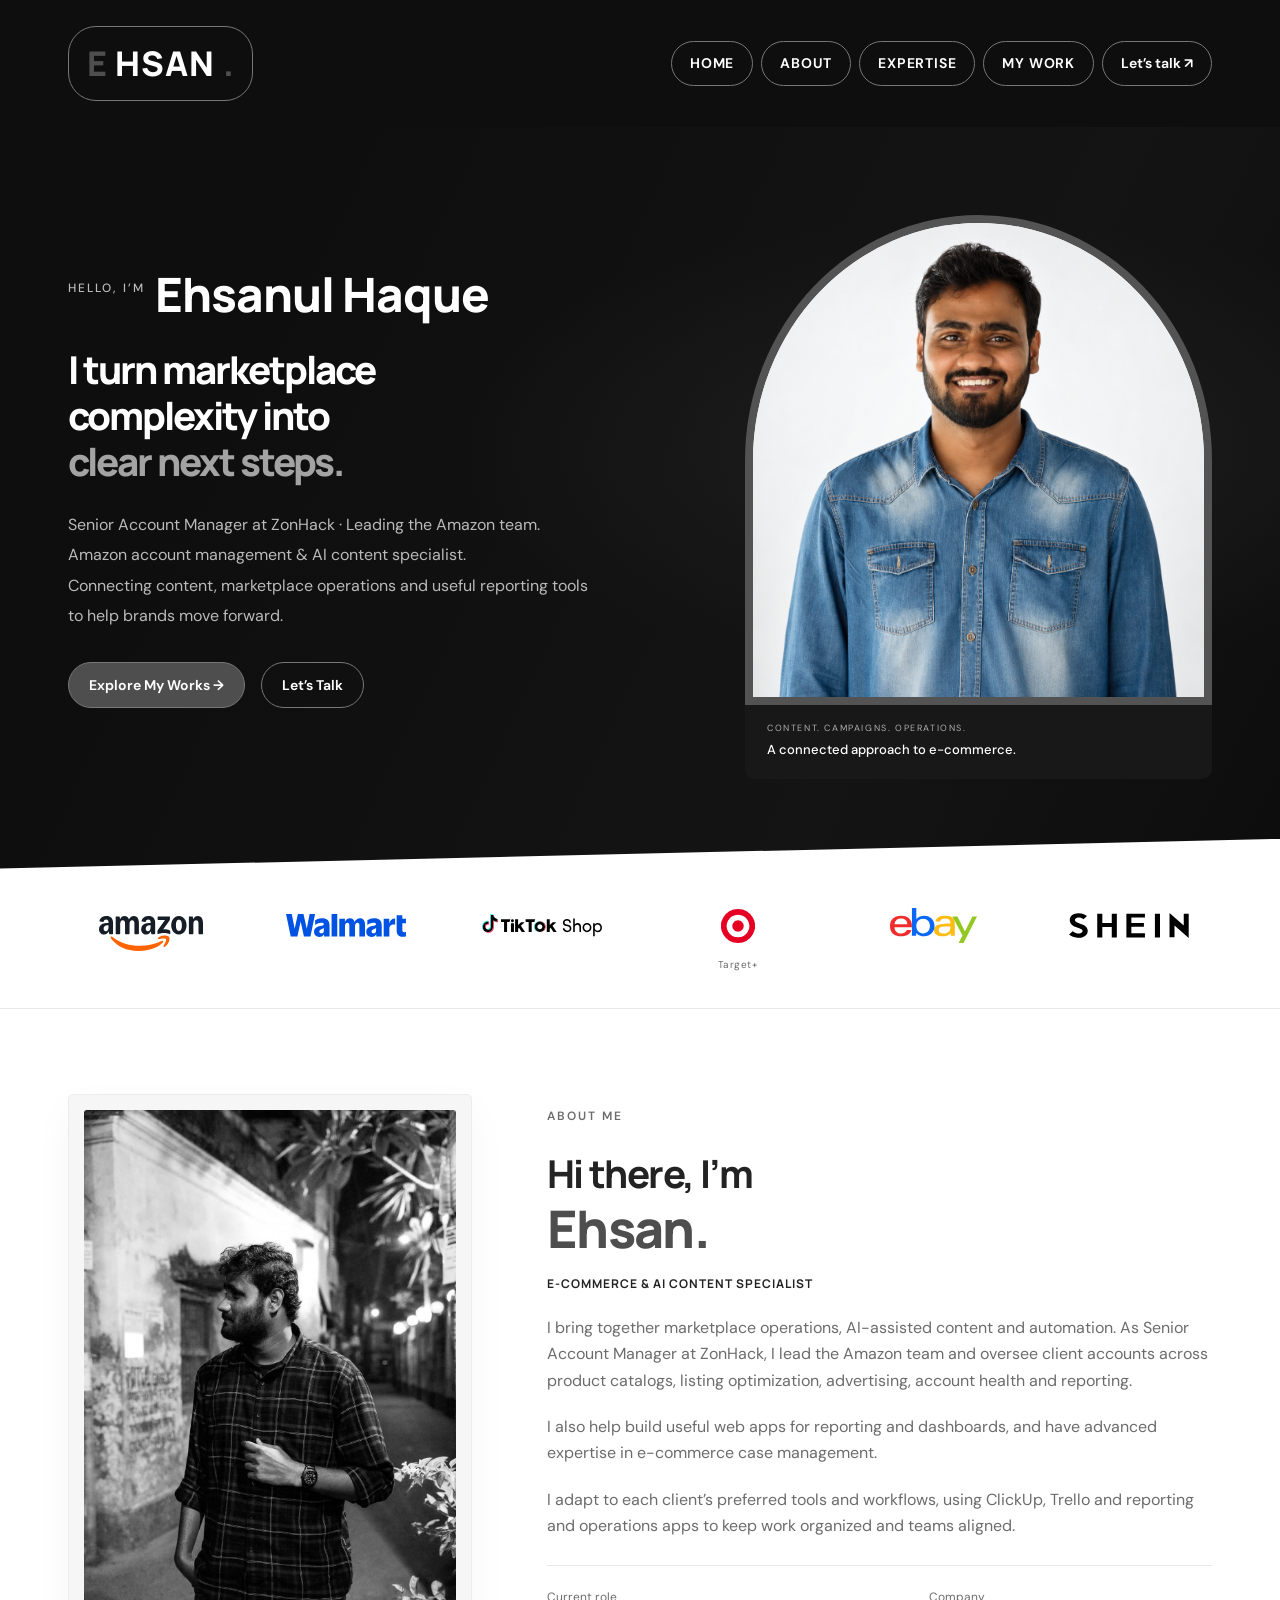
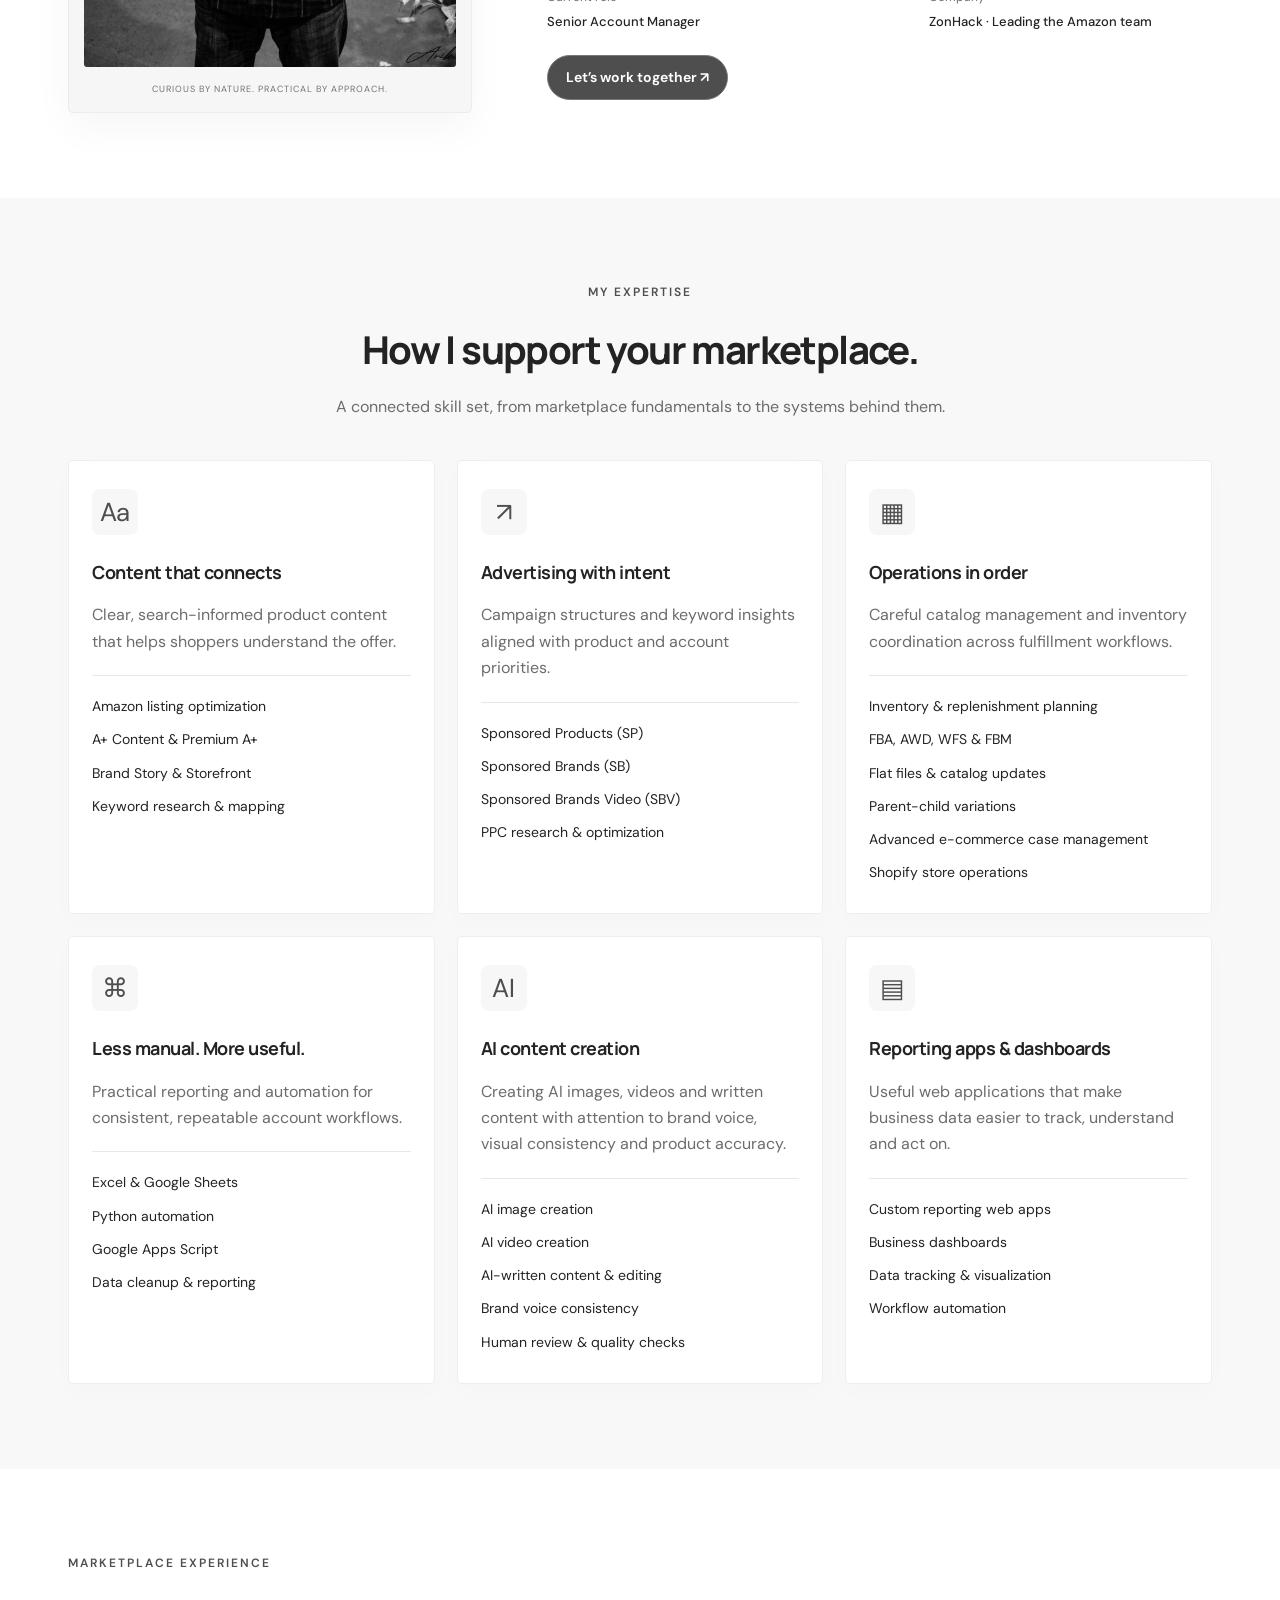
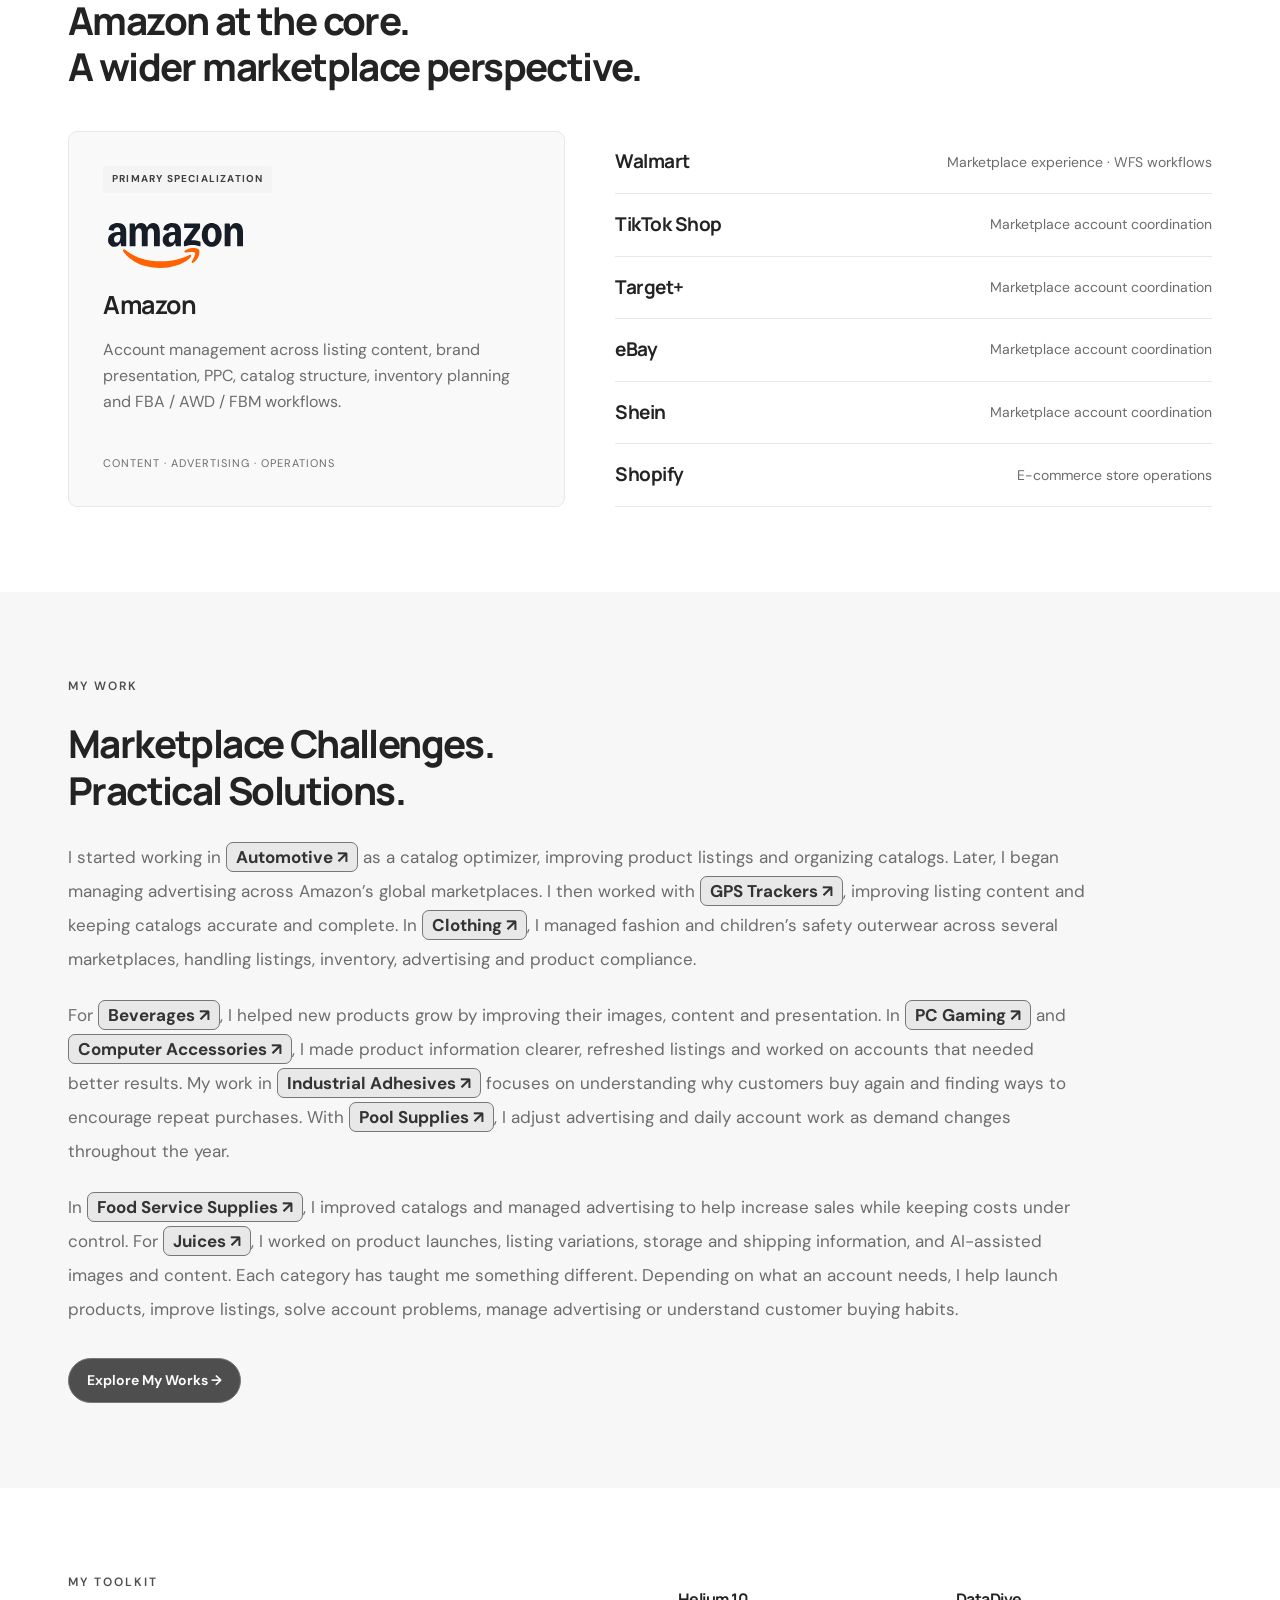
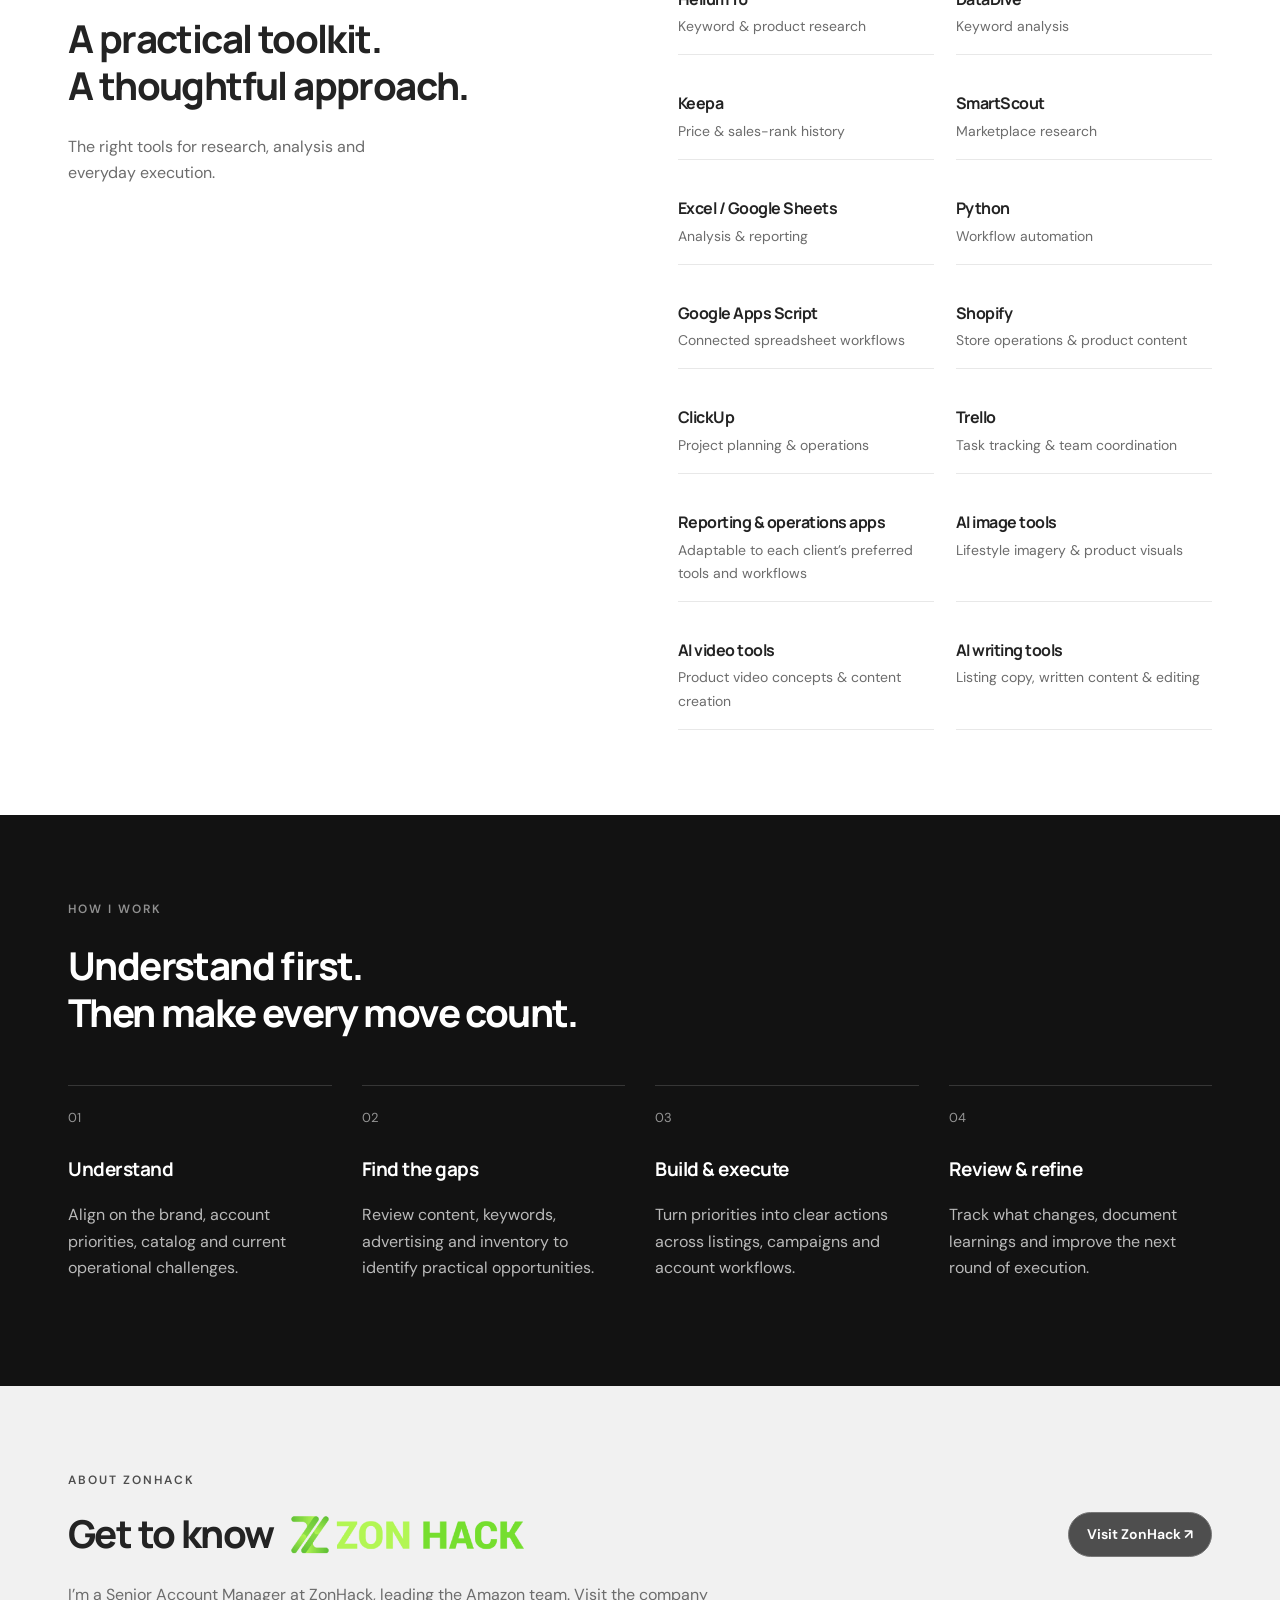
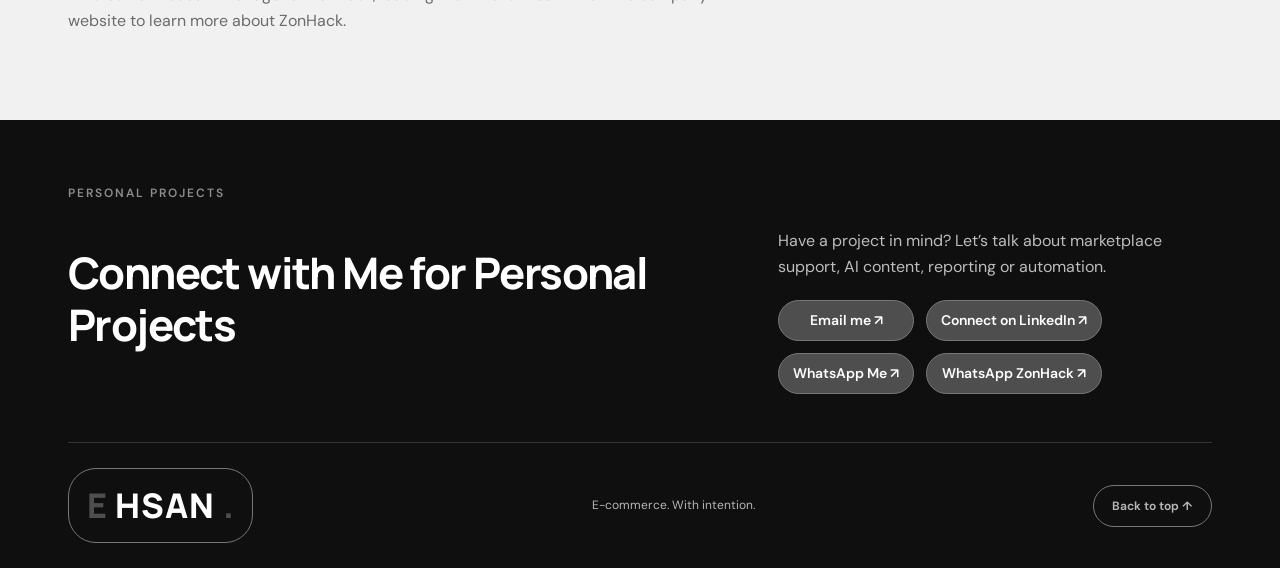
==== index.html @ 2efc2a70 "Use natural language for homepage marketplace journey" ====
<!doctype html>
<html lang="en"><head><meta charset="utf-8"><meta name="viewport" content="width=device-width,initial-scale=1"><title>Ehsan — E-commerce & Marketplace Specialist</title><meta name="description" content="Ehsan, Senior Account Manager and Amazon account management specialist. Marketplace strategy, AI content, advertising, reporting web apps, dashboards and automation."><link rel="icon" type="image/svg+xml" href="data:image/svg+xml,%3Csvg xmlns='http://www.w3.org/2000/svg' viewBox='0 0 40 40'%3E%3Crect width='40' height='40' rx='9' fill='%23474747'/%3E%3Ctext x='11' y='29' fill='white' font-family='Arial' font-size='29' font-weight='bold'%3Ee%3C/text%3E%3C/svg%3E"><link rel="stylesheet" href="styles.css?v=31d6a5881855"><link rel="stylesheet" href="theme.css?v=1203fa1ce2ac"></head>
<body><a class="skip" href="#main">Skip to content</a><header><a class="wordmark" href="#main"><span class="brand-accent">E</span>HSAN<span class="brand-dot">.</span></a><nav aria-label="Main navigation"><a href="#main">Home</a><a href="#about">About</a><a href="#expertise">Expertise</a><a href="my-work.html">My Work</a><a class="nav-cta" href="#contact">Let’s talk ↗</a></nav></header>
<main id="main"><section class="hero"><div class="wrap hero-grid"><div class="hero-intro"><div class="eyebrow"><span class="name-intro">HELLO, I’M</span><strong class="personal-name">Ehsanul Haque</strong></div><h1>I turn marketplace<br>complexity into<br><span>clear next steps.</span></h1><p class="hero-copy">Senior Account Manager at ZonHack · Leading the Amazon team.<br>Amazon account management & AI content specialist.<br>Connecting content, marketplace operations and useful reporting tools to help brands move forward.</p><div class="actions"><a class="button" href="my-work.html">Explore My Works →</a><a class="button hero-talk" href="#contact">Let’s Talk</a></div></div><div class="portrait-stage"><div class="portrait-frame"><img src="assets/ehsan-hero.png" alt="Ehsanul Haque" width="1141" height="1378" fetchpriority="high"></div><div class="portrait-caption"><span>CONTENT. CAMPAIGNS. OPERATIONS.</span><b>A connected approach to e-commerce.</b></div></div></div></section>
<div class="market-strip"><div class="wrap" aria-label="Marketplace experience"><div class="logo-item amazon"><img src="assets/amazon.svg" alt="Amazon" width="120" height="35"></div><div class="logo-item walmart"><img src="assets/walmart.svg" alt="Walmart" width="120" height="35"></div><div class="logo-item tiktok-shop"><img src="assets/tiktok-shop.svg" alt="TikTok Shop" width="120" height="35"><span>&nbsp;</span></div><div class="logo-item target"><img src="assets/target.svg" alt="Target" width="120" height="35"><span>Target+</span></div><div class="logo-item ebay"><img src="assets/ebay.svg" alt="eBay" width="120" height="35"><span>&nbsp;</span></div><div class="logo-item shein"><img src="assets/shein.svg" alt="SHEIN" width="120" height="35"><span>&nbsp;</span></div></div></div>
<section class="wrap section about" id="about"><div class="about-photo"><img src="assets/ehsan-about.jpeg" alt="Ehsanul Haque, Senior Account Manager" width="1080" height="1620" loading="lazy"><span>CURIOUS BY NATURE. PRACTICAL BY APPROACH.</span></div><div><div class="section-label">ABOUT ME</div><h2>Hi there, I’m <em>Ehsan.</em></h2><h3 class="about-subtitle">E-COMMERCE & AI CONTENT SPECIALIST</h3><p>I bring together marketplace operations, AI-assisted content and automation. As Senior Account Manager at ZonHack, I lead the Amazon team and oversee client accounts across product catalogs, listing optimization, advertising, account health and reporting.</p><p>I also help build useful web apps for reporting and dashboards, and have advanced expertise in e-commerce case management.</p><p>I adapt to each client’s preferred tools and workflows, using ClickUp, Trello and reporting and operations apps to keep work organized and teams aligned.</p><div class="about-facts"><div><span>Current role</span><strong>Senior Account Manager</strong></div><div><span>Company</span><strong>ZonHack · Leading the Amazon team</strong></div></div><a class="button" href="#contact">Let’s work together ↗</a></div></section>
<section class="expertise-bg" id="expertise"><div class="wrap section"><div class="section-heading"><div><div class="section-label">MY EXPERTISE</div><h2>How I support your marketplace.</h2></div><p>A connected skill set, from marketplace fundamentals to the systems behind them.</p></div><div class="expertise-grid">
<article><span class="skill-icon">Aa</span><h3>Content that connects</h3><p>Clear, search-informed product content that helps shoppers understand the offer.</p><ul><li>Amazon listing optimization</li><li>A+ Content & Premium A+</li><li>Brand Story & Storefront</li><li>Keyword research & mapping</li></ul></article>
<article><span class="skill-icon">↗</span><h3>Advertising with intent</h3><p>Campaign structures and keyword insights aligned with product and account priorities.</p><ul><li>Sponsored Products (SP)</li><li>Sponsored Brands (SB)</li><li>Sponsored Brands Video (SBV)</li><li>PPC research & optimization</li></ul></article>
<article><span class="skill-icon">▦</span><h3>Operations in order</h3><p>Careful catalog management and inventory coordination across fulfillment workflows.</p><ul><li>Inventory & replenishment planning</li><li>FBA, AWD, WFS & FBM</li><li>Flat files & catalog updates</li><li>Parent-child variations</li><li>Advanced e-commerce case management</li><li>Shopify store operations</li></ul></article>
<article><span class="skill-icon">⌘</span><h3>Less manual. More useful.</h3><p>Practical reporting and automation for consistent, repeatable account workflows.</p><ul><li>Excel & Google Sheets</li><li>Python automation</li><li>Google Apps Script</li><li>Data cleanup & reporting</li></ul></article><article><span class="skill-icon">AI</span><h3>AI content creation</h3><p>Creating AI images, videos and written content with attention to brand voice, visual consistency and product accuracy.</p><ul><li>AI image creation</li><li>AI video creation</li><li>AI-written content & editing</li><li>Brand voice consistency</li><li>Human review & quality checks</li></ul></article><article><span class="skill-icon">▤</span><h3>Reporting apps & dashboards</h3><p>Useful web applications that make business data easier to track, understand and act on.</p><ul><li>Custom reporting web apps</li><li>Business dashboards</li><li>Data tracking & visualization</li><li>Workflow automation</li></ul></article></div></div></section>
<section class="wrap section" id="marketplaces"><div class="section-heading"><div><div class="section-label">MARKETPLACE EXPERIENCE</div><h2>Amazon at the core.<br>A wider marketplace perspective.</h2></div></div><div class="market-grid"><article class="amazon-card"><span class="tag">PRIMARY SPECIALIZATION</span><img class="market-logo" src="assets/amazon.svg" alt="Amazon" width="145" height="45" loading="lazy"><h3>Amazon</h3><p>Account management across listing content, brand presentation, PPC, catalog structure, inventory planning and FBA / AWD / FBM workflows.</p><span class="mini-label">CONTENT · ADVERTISING · OPERATIONS</span></article><div class="other-markets"><div><h3>Walmart</h3><p>Marketplace experience · WFS workflows</p></div><div><h3>TikTok Shop</h3><p>Marketplace account coordination</p></div><div><h3>Target+</h3><p>Marketplace account coordination</p></div><div><h3>eBay</h3><p>Marketplace account coordination</p></div><div><h3>Shein</h3><p>Marketplace account coordination</p></div><div><h3>Shopify</h3><p>E-commerce store operations</p></div></div></div></section>
<section class="work-bg" id="projects"><div class="wrap section"><div class="section-label">MY WORK</div><h2>Marketplace Challenges.<br>Practical Solutions.</h2><div class="journey-copy"><p>I started working in <a class="journey-link" href="my-work.html#automotive">Automotive ↗</a> as a catalog optimizer, improving product listings and organizing catalogs. Later, I began managing advertising across Amazon’s global marketplaces. I then worked with <a class="journey-link" href="my-work.html#gps-trackers">GPS Trackers ↗</a>, improving listing content and keeping catalogs accurate and complete. In <a class="journey-link" href="my-work.html#clothing">Clothing ↗</a>, I managed fashion and children’s safety outerwear across several marketplaces, handling listings, inventory, advertising and product compliance.</p>
<p>For <a class="journey-link" href="my-work.html#beverages">Beverages ↗</a>, I helped new products grow by improving their images, content and presentation. In <a class="journey-link" href="my-work.html#pc-gaming">PC Gaming ↗</a> and <a class="journey-link" href="my-work.html#computer-accessories">Computer Accessories ↗</a>, I made product information clearer, refreshed listings and worked on accounts that needed better results. My work in <a class="journey-link" href="my-work.html#industrial-adhesives">Industrial Adhesives ↗</a> focuses on understanding why customers buy again and finding ways to encourage repeat purchases. With <a class="journey-link" href="my-work.html#pool-supplies">Pool Supplies ↗</a>, I adjust advertising and daily account work as demand changes throughout the year.</p>
<p>In <a class="journey-link" href="my-work.html#food-service-supplies">Food Service Supplies ↗</a>, I improved catalogs and managed advertising to help increase sales while keeping costs under control. For <a class="journey-link" href="my-work.html#juices">Juices ↗</a>, I worked on product launches, listing variations, storage and shipping information, and AI-assisted images and content. Each category has taught me something different. Depending on what an account needs, I help launch products, improve listings, solve account problems, manage advertising or understand customer buying habits.</p></div><a class="button" href="my-work.html">Explore My Works →</a></div></section>
<section class="wrap section tools-section" id="tools"><div><div class="section-label">MY TOOLKIT</div><h2>A practical toolkit.<br>A thoughtful approach.</h2><p>The right tools for research, analysis and everyday execution.</p></div><div id="tool-list" class="tool-list"></div></section>
<section class="process-bg" id="process"><div class="wrap section"><div class="section-label">HOW I WORK</div><h2>Understand first.<br>Then make every move count.</h2><div class="process-grid"><article><span>01</span><h3>Understand</h3><p>Align on the brand, account priorities, catalog and current operational challenges.</p></article><article><span>02</span><h3>Find the gaps</h3><p>Review content, keywords, advertising and inventory to identify practical opportunities.</p></article><article><span>03</span><h3>Build & execute</h3><p>Turn priorities into clear actions across listings, campaigns and account workflows.</p></article><article><span>04</span><h3>Review & refine</h3><p>Track what changes, document learnings and improve the next round of execution.</p></article></div></div></section>

<section id="zonhack" class="zonhack-section"><div class="wrap section"><div><div class="section-label">ABOUT ZONHACK</div><h2>Get to know <img class="zonhack-logo" src="[data-uri]" alt="ZonHack" width="400" height="71"></h2><p>I’m a Senior Account Manager at ZonHack, leading the Amazon team. Visit the company website to learn more about ZonHack.</p></div><a class="button" href="https://zonhack.com/">Visit ZonHack ↗</a></div></section><section id="contact" class="contact"><div class="wrap"><div class="section-label">PERSONAL PROJECTS</div><div class="contact-grid"><h2>Connect with Me for Personal Projects</h2><div><p>Have a project in mind? Let’s talk about marketplace support, AI content, reporting or automation.</p><div id="contact-action"></div></div></div><footer><a class="wordmark" href="#"><span class="brand-accent">E</span>HSAN<span class="brand-dot">.</span></a><span>E-commerce. With intention.</span><a href="#main">Back to top ↑</a></footer></div></section></main><script src="content.js?v=734c6d0367c2"></script><script src="site.js?v=f131860112da"></script></body></html>
---- styles.css ----
@import url('https://fonts.googleapis.com/css2?family=DM+Sans:wght@400;450;500;550;600;650;700&family=Manrope:wght@400;500;600;650;700;750;800&display=swap');
:root{--ink:#222222;--blue:#595959;--muted:#6f6f6f;--line:#e0e0e0;--paper:#ffffff;--soft:#f6f6f6}*{box-sizing:border-box}html{scroll-behavior:smooth;scroll-padding-top:100px}body{margin:0;background:var(--paper);color:var(--ink);font-family:'DM Sans',Arial,sans-serif;font-size:16px;line-height:1.65}a{color:inherit;text-decoration:none}a,summary{touch-action:manipulation}a:focus-visible,summary:focus-visible{outline:3px solid #989898;outline-offset:6px}.wrap{max-width:1240px;padding:0 48px;margin:auto}header{max-width:1440px;padding:25px 48px;margin:auto;display:flex;align-items:center;justify-content:space-between;border-bottom:1px solid var(--line)}.wordmark{font-family:'Manrope',sans-serif;font-size:32px;font-weight:800;letter-spacing:-1.8px}.wordmark span{font-family:Arial;font-size:13px;vertical-align:top;margin-left:4px;letter-spacing:0}nav{display:flex;gap:34px;align-items:center;font-size:14px;font-weight:600}.nav-cta{padding:10px 18px;border:1px solid var(--line);border-radius:5px}.nav-cta span{margin-left:18px}.hero{padding-top:62px;padding-bottom:60px}.eyebrow,.section-label{font-size:12px;letter-spacing:1.7px;font-weight:700}.eyebrow{display:flex;align-items:center;gap:10px;margin-bottom:27px}.tiny-line{display:block;width:24px;height:2px;background:var(--blue)}.hero-grid{display:grid;grid-template-columns:1.65fr 1fr;gap:65px;align-items:center}h1,h2,h3,p{margin-top:0}h1,h2,h3{font-family:'Manrope',sans-serif}h1{font-size:clamp(40px,4.6vw,65px);line-height:1.12;letter-spacing:-2.9px;font-weight:750;margin-bottom:25px}h1>span{color:var(--blue)}.hero-copy{color:var(--muted);max-width:525px;font-size:17px;line-height:1.8}.actions{display:flex;align-items:center;gap:26px;margin:30px 0}.button{background:var(--blue);color:white;padding:15px 21px;display:inline-flex;align-items:center;gap:26px;border-radius:5px;font-size:14px;font-weight:650;transition:background .2s,transform .2s}.button:hover{background:#444444;transform:translateY(-2px)}.text-link{font-size:14px;font-weight:600}.text-link span{margin-left:12px}.role{border-left:2px solid #dedede;padding-left:15px;font-size:13px;line-height:1.8;color:var(--muted);margin-top:35px}.role strong{font-weight:500;color:var(--ink)}.hero-card{background:#222222;color:#ffffff;padding:26px 30px 20px;border-radius:12px;position:relative;box-shadow:14px 16px 0 #f1f1f1;overflow:hidden}.card-top{display:flex;justify-content:space-between;color:#c7c7c7;font-size:10px;letter-spacing:1.1px;gap:10px}.big-a{font-family:Georgia,serif;font-size:94px;line-height:1.2;letter-spacing:-6px;margin-top:15px;color:#bdbdbd}.big-a span{font-family:Arial,sans-serif;font-size:56px;margin-left:5px;color:#a2a2a2}.hero-card h2{font-size:30px;line-height:1.2;letter-spacing:-1px;margin:5px 0 12px}.hero-card p{color:#bdbdbd;font-size:14px;margin-bottom:22px}.pillar{display:flex;border-top:1px solid #414141;align-items:center;gap:16px;padding:10px 0;font-size:14px}.pillar>span:first-child{color:#ababab;font-size:11px}.pillar b{font-weight:500;flex:1}.pillar>span:last-child{color:#bdbdbd}.card-bottom{font-size:9px;letter-spacing:1px;margin-top:13px;color:#ababab}.market-strip{border-block:1px solid var(--line);background:#fcfcfc}.market-strip>.wrap{display:flex;justify-content:space-between;align-items:center;gap:25px;padding-block:25px;flex-wrap:wrap}.market-strip .wrap>span{font-size:10px;letter-spacing:1.5px;color:var(--muted)}.market-strip b{font-size:21px;letter-spacing:-.7px}.market-strip small{font-size:10px;font-weight:400;letter-spacing:0}.section{padding-top:90px;padding-bottom:90px}.section-label{color:var(--blue);margin-bottom:24px}h2{font-size:clamp(30px,3.25vw,44px);line-height:1.22;letter-spacing:-1.6px;font-weight:650;margin-bottom:24px}h3{font-size:19px;letter-spacing:-.5px;line-height:1.35;font-weight:700}p{color:var(--muted);margin-bottom:20px}.about,.experience{display:grid;grid-template-columns:1fr 2fr;gap:50px}.about>div:last-child,.experience>div:last-child{max-width:700px}.large-copy{font-size:22px;color:var(--ink);line-height:1.6}.section-heading{display:flex;justify-content:space-between;gap:50px;align-items:flex-end;margin-bottom:36px}.section-heading h2{margin-bottom:0}.section-heading>p{max-width:340px;margin:0;font-size:15px}.expertise-bg{background:var(--soft)}.expertise-grid{display:grid;grid-template-columns:repeat(4,1fr);gap:25px}.expertise-grid article{border-top:1px solid #cfcfcf;padding-top:25px}.skill-icon{display:inline-flex;width:40px;height:40px;border:1px solid #d6d6d6;background:#f0f0f0;align-items:center;justify-content:center;font-size:23px;color:var(--blue);border-radius:8px;margin-bottom:27px}.expertise-grid h3{font-size:18px}.expertise-grid p{font-size:14px}.expertise-grid ul{list-style:none;padding:18px 0 0;margin:0;border-top:1px solid var(--line);font-size:13px;line-height:2.15}.market-grid{display:grid;grid-template-columns:1fr 1.2fr;gap:50px}.amazon-card{border:1px solid #dedede;border-radius:9px;padding:34px;background:#f9f9f9;display:flex;flex-direction:column;align-items:flex-start}.tag{font-size:10px;letter-spacing:1.2px;color:var(--blue);font-weight:700;background:#eeeeee;padding:5px 9px;border-radius:3px;display:inline-block}.amazon-card h3{font-size:36px;margin:30px 0 15px}.mini-label{font-size:10px;letter-spacing:1px;margin-top:auto;color:var(--muted)}.other-markets>div{display:flex;justify-content:space-between;align-items:center;gap:25px;padding:18px 0;border-bottom:1px solid var(--line)}.other-markets h3{margin:0}.other-markets p{font-size:13px;margin:0;text-align:right}.work-bg{background:#f7f7f7}.project{border-top:1px solid #d8d8d8}.project:last-child{border-bottom:1px solid #d8d8d8}.project summary{display:flex;gap:24px;align-items:center;padding:25px 0;cursor:pointer;list-style:none}.project summary::-webkit-details-marker{display:none}.project-number{font-size:12px;color:var(--muted);width:30px}.project h3{font-size:27px;margin:0;flex:1}.project-status{font-size:10px;letter-spacing:1px;color:var(--muted)}.project-toggle{border:1px solid #d2d2d2;border-radius:50%;width:35px;height:35px;display:grid;place-items:center;font-size:24px;font-weight:400;transition:transform .2s}.project[open] .project-toggle{transform:rotate(45deg)}.project-body{max-width:760px;padding:0 50px 22px;font-size:15px}.tools-section{display:grid;grid-template-columns:1fr 1fr;gap:75px}.tools-section>div>p{max-width:320px}.tool-list{display:grid;grid-template-columns:1fr 1fr;gap:22px}.tool-list>div{border-bottom:1px solid var(--line);padding-bottom:15px}.tool-list h3{font-size:16px;margin-bottom:5px}.tool-list p{font-size:13px;margin:0}.process-bg{background:#222222;color:white}.process-bg .section-label{color:#bcbcbc}.process-grid{display:grid;grid-template-columns:repeat(4,1fr);gap:30px;margin-top:48px}.process-grid article{border-top:1px solid #545454;padding-top:18px}.process-grid article>span{font-size:13px;color:#bcbcbc}.process-grid h3{margin-top:27px}.process-grid p{font-size:14px;color:#c0c0c0}.experience .tag{margin-bottom:22px}.experience-foot{font-size:13px;border-top:1px solid var(--line);padding-top:20px;margin-top:25px;color:var(--muted)}.contact{background:var(--blue);color:white;padding-top:64px}.contact .section-label{color:#dcdcdc}.contact-grid{display:grid;grid-template-columns:1.5fr 1fr;gap:60px;align-items:center}.contact h2{font-size:clamp(35px,3.5vw,49px)}.contact h2 span{color:#cacaca}.contact p{color:#eaeaea}.light{background:white;color:var(--blue)}.light:hover{background:#f2f2f2}.contact-pending{border:1px solid #bababa;border-radius:4px;padding:14px 18px;display:inline-block;font-size:14px}.contact-address{font-size:14px;margin-top:14px}footer{border-top:1px solid #8b8b8b;display:flex;align-items:center;justify-content:space-between;gap:20px;margin-top:48px;padding:25px 0}footer>span,footer>a:last-child{font-size:12px;color:#eaeaea}.skip{position:absolute;top:-100px;left:15px;padding:12px;background:white;z-index:10}.skip:focus{top:10px}@media(min-width:1440px){header{padding-inline:148px;max-width:1440px}}@media(max-width:1000px){.hero-grid{gap:35px;grid-template-columns:1.4fr 1fr}h1{font-size:48px;letter-spacing:-2px}.hero-card{padding:24px}.expertise-grid{grid-template-columns:repeat(2,1fr);gap:35px}.about,.experience{grid-template-columns:1fr 2.5fr;gap:20px}.tools-section{gap:35px}.market-grid{gap:30px}.process-grid{grid-template-columns:repeat(2,1fr)}.contact-grid{gap:30px}}@media(max-width:720px){.wrap{padding-inline:24px}header{padding:20px 24px}nav{gap:18px}nav>a:not(.nav-cta){display:none}.wordmark{font-size:29px}.hero{padding-top:40px;padding-bottom:45px}.eyebrow{font-size:10px;letter-spacing:1.1px}.hero-grid{grid-template-columns:1fr;gap:40px}h1{font-size:clamp(37px,8.4vw,57px);letter-spacing:-1.8px}.hero-copy{font-size:16px}.hero-card{max-width:460px;width:100%;padding:25px 28px}.big-a{float:right;margin-top:25px;font-size:90px}.hero-card h2{margin-top:30px}.hero-card>p{max-width:210px}.card-top{font-size:9px}.hero-card .pillar{clear:both}.actions{gap:20px;flex-wrap:wrap}.role{margin-top:25px}.market-strip>.wrap{justify-content:flex-start;gap:22px 28px}.market-strip .wrap>span{width:100%}.market-strip b{font-size:19px}.section{padding-top:58px;padding-bottom:58px}.about,.experience,.market-grid,.tools-section,.contact-grid{grid-template-columns:1fr;gap:24px}.section-heading{display:block;margin-bottom:30px}.section-heading>p{margin-top:22px;max-width:100%}.large-copy{font-size:20px}.expertise-grid{gap:30px 22px}.expertise-grid h3{font-size:17px}.expertise-grid ul{font-size:12px}.expertise-grid p{font-size:14px}.project summary{gap:12px;flex-wrap:wrap;padding:22px 0}.project h3{font-size:23px}.project-status{order:4;width:100%;margin-left:42px;font-size:9px}.project-body{padding-left:42px;padding-right:0}.other-markets>div{gap:20px}.other-markets p{max-width:150px}.other-markets h3{font-size:18px}.section-label{font-size:10px;margin-bottom:20px}.process-grid{gap:25px}.contact{padding-top:48px}.contact-grid h2{margin-bottom:0}footer{flex-wrap:wrap;margin-top:30px}footer>.wordmark{width:100%}footer{padding-bottom:28px}.tools-section>div>p{max-width:100%}}@media(prefers-reduced-motion:reduce){html{scroll-behavior:auto}*{transition:none!important}} 
/* Reference-inspired visual direction */
:root{--blue:#535353;--ink:#212121;--muted:#6f6f6f;--line:#e9e9e9;--soft:#f8f8f8}
header{background:#0e0e0e;color:#ffffff;max-width:none;padding:26px max(32px,calc((100vw - 1144px)/2));border:0;position:relative;z-index:2}.wordmark{letter-spacing:1px;font-size:29px}.wordmark .brand-accent{font:inherit;color:var(--blue);margin:0;vertical-align:baseline}.wordmark .brand-dot{font:inherit;color:var(--blue);margin:0;vertical-align:baseline}nav{gap:27px;font-size:12px}nav>a:not(.nav-cta){text-transform:uppercase;letter-spacing:.8px}.nav-cta{border-color:#535353;border-radius:30px;padding:9px 20px}.hero{max-width:none;background:radial-gradient(ellipse at 76% 43%,#1e1e1e 0,transparent 38%),linear-gradient(115deg,#0e0e0e 20%,#141414 70%,#0d0d0d);color:white;position:relative;padding:68px 0 70px}.hero-grid{grid-template-columns:1.3fr 1fr;gap:70px}.eyebrow{font-size:12px;font-weight:500;letter-spacing:2px;margin-bottom:22px}h1{font-size:clamp(40px,4.1vw,59px);font-weight:800;line-height:1.2;letter-spacing:-2px}.hero-copy{font-size:16px;color:#bababa;line-height:1.9}.button{border-radius:30px;padding:13px 25px}.hero .text-link{border-bottom:1px solid #868686;padding-bottom:4px}.hero-socials{display:flex;gap:20px;font-size:12px;color:#cecece;letter-spacing:.7px;margin-top:40px}.hero-socials>span{color:#5d5d5d}.portrait-stage{position:relative;padding:20px 0}.portrait-frame{border-radius:50% 50% 10px 10px;border:8px solid #535353;overflow:hidden;box-shadow:24px -18px 0 -19px #535353;aspect-ratio:1/1.05;background:#fafafa}.portrait-frame img{width:100%;height:100%;object-fit:cover;object-position:50% 40%;display:block}.portrait-caption{position:relative;margin-top:-35px;margin-left:-26px;background:#181818;border-left:3px solid var(--blue);padding:16px 22px;box-shadow:0 12px 32px #05050540}.portrait-caption span{display:block;font-size:9px;letter-spacing:1.6px;color:#aeaeae}.portrait-caption b{font-size:13px;font-weight:500}.scroll-cue{display:flex;gap:15px;align-items:center;justify-content:center;font-size:9px;letter-spacing:2px;color:#b4b4b4;margin-top:45px}.scroll-cue span{font-size:20px;color:var(--blue)}.hero{clip-path:polygon(0 0,100% 0,100% 96%,0 100%);margin-bottom:-1px}@media(max-width:720px){header{padding:20px 24px}.hero{padding-top:35px}.hero-grid{grid-template-columns:1fr;gap:20px}h1{font-size:clamp(36px,8.5vw,55px)}.portrait-stage{max-width:330px;margin:20px auto 0;width:100%}.portrait-caption{margin-left:-10px}.hero-socials{margin-top:25px}.hero nav{gap:10px}}
---- theme.css ----
/* Reference-inspired theme. Adjust these colors to restyle the site. */
:root { --blue: #4e4e4e; --ink: #232323; --muted: #6c6c6c; --line: #e8e8e8; --soft: #f8f8f8; }
body { font-size: 16px; }
.section { padding-block: 85px; }
h2 { font-size: clamp(30px, 3vw, 40px); font-weight: 750; }
.section-label { font-size: 12px; letter-spacing: 2px; font-weight: 600; }
.button:hover { background: #3d3d3d; }
.section-heading { margin-bottom: 40px; }
.expertise-bg .section-heading, .centered { display: block; text-align: center; }
.expertise-bg .section-heading > p { max-width: 650px; margin: 20px auto 0; font-size: 16px; }
.centered p { margin: 20px 0 0; }
.about { grid-template-columns: .85fr 1.4fr; gap: 75px; align-items: center; }
.about-photo { padding: 15px; background: #f6f6f6; border: 1px solid #ececec; border-radius: 5px; box-shadow: 0 15px 40px #1717170a; }
.about-photo img { width: 100%; height: auto; display: block; border-radius: 3px; }
.about-photo > span { display: block; text-align: center; font-size: 9px; letter-spacing: 1px; color: #727272; padding-top: 15px; }
.about h2 { margin-bottom: 15px; }
.about h2 em { font-style: normal; color: var(--blue); }
.about .section-label { color: var(--muted); }
.about-subtitle { font-size: 12px; letter-spacing: 1px; margin-bottom: 23px; }
.about p { font-size: 16px; }
.about-facts { display: grid; grid-template-columns: 1.3fr 1fr; gap: 15px; border-top: 1px solid var(--line); padding-block: 22px; margin-top: 25px; }
.about-facts span, .about-facts strong { display: block; }
.about-facts span { color: var(--muted); font-size: 12px; margin-bottom: 4px; }
.about-facts strong { font-size: 13px; font-weight: 500; }
.market-strip { background: white; border-top: 0; }
.market-strip > .wrap { display: grid; grid-template-columns: repeat(6, 1fr); gap: 30px; padding-block: 34px; }
.market-strip .logo-item { display: flex; flex-direction: column; align-items: center; justify-content: center; gap: 10px; min-width: 0; }
.market-strip img { display: block; width: 100%; max-width: 120px; height: 35px; object-fit: contain; }
.market-strip .logo-item.target img { width: 34px; }
.market-strip .logo-item span { font-size: 10px; color: #6c6c6c; letter-spacing: .5px; }
.expertise-grid { gap: 22px; grid-template-columns: repeat(3, minmax(0, 1fr)); }
.expertise-grid article { background: white; border: 1px solid #eeeeee; border-radius: 5px; padding: 28px 23px; box-shadow: 0 8px 26px #14141404; }
.skill-icon { color: var(--blue); background: #f7f7f7; border: 0; margin-bottom: 25px; width: 46px; height: 46px; font-size: 26px; }
.expertise-grid p { font-size: 16px; }
.expertise-grid ul { font-size: 14px; line-height: 1.8; }
.expertise-grid li + li { margin-top: 8px; }
.expertise-grid h3 { font-size: 18px; }
.amazon-card { background: #f9f9f9; border-color: var(--line); }
.tag { background: #f4f4f4; color: #3f3f3f; }
.amazon-card .market-logo { width: 145px; height: 45px; object-fit: contain; margin: 30px 0 10px; }
.amazon-card h3 { font-size: 25px; margin: 10px 0 15px; }
.mini-label { font-size: 11px; }
.other-markets p { font-size: 14px; }
.project-list { display: grid; grid-template-columns: repeat(2, 1fr); gap: 22px; }
.project { background: white; border: 1px solid var(--line); border-radius: 5px; padding: 5px 25px; }
.project:last-child { border: 1px solid var(--line); }
.project summary { flex-wrap: wrap; gap: 14px; padding-block: 25px; }
.project-number { width: 22px; color: var(--blue); }
.project h3 { font-size: 24px; }
.project-status { order: 4; width: 100%; font-size: 10px; margin-left: 36px; }
.project-markets { order: 3; width: 100%; padding-left: 36px; font-size: 14px; line-height: 1.7; color: #595959; }
.project h3 { min-width: 0; overflow-wrap: anywhere; }
.project-toggle { width: 29px; height: 29px; font-size: 20px; }
.project-body { padding: 0 0 15px 36px; font-size: 16px; }
.tools-section { align-items: start; }
.tool-list > div { padding: 16px 0; }
.tool-list p { font-size: 14px; }
.process-bg { background: #121212; }
.process-bg .section-label { color: #909090; }
.process-grid article { border-color: #363636; }
.process-grid article > span { color: #949494; }
.process-grid p { font-size: 16px; color: #bababa; }
.experience-bg { background: #fafafa; }
.timeline { max-width: 960px; margin: auto; }
.timeline-item { display: grid; grid-template-columns: 1fr 2.4fr; gap: 45px; padding-block: 35px; border-bottom: 1px solid var(--line); }
.timeline-item:first-child { padding-top: 0; }
.job-meta > span { font-size: 13px; color: #3e3e3e; }
.job-meta h3 { font-size: 18px; margin: 10px 0 8px; }
.job-meta p { font-size: 13px; }
.job-body { border-left: 2px solid #dedede; padding-left: 28px; }
.current .job-body { border-left-color: var(--blue); }
.job-body h3 { font-size: 22px; margin-bottom: 12px; }
.current-badge { display: inline-block; color: #3d3d3d; background: #ececec; padding: 4px 10px; font-size: 10px; letter-spacing: 1px; margin-bottom: 8px; border-radius: 3px; }
.job-body ul { padding-left: 18px; color: var(--muted); margin-block: 8px 0; }
.job-body li { font-size: 16px; margin-bottom: 8px; }
.education-note { max-width: 960px; margin: 35px auto 0; padding: 28px 30px; background: white; border: 1px solid var(--line); border-radius: 5px; }
.education-note > span { font-size: 11px; letter-spacing: 1px; color: var(--blue); }
.education-note h3 { margin: 10px 0 6px; }
.education-note p { font-size: 14px; margin: 0; }
.contact { background: #0f0f0f; }
.contact h2 span { color: #747474; }
.contact .section-label { color: #8c8c8c; }
.contact p { color: #bdbdbd; }
.light { background: var(--blue); color: white; }
.light:hover { background: #3d3d3d; }
.contact .text-link { color: white; }
footer { border-color: #343434; }
footer > span, footer > a:last-child { color: #b6b6b6; }
@media(max-width:1000px) {
  header { padding-inline: 32px; }
  nav { gap: 17px; }
  .about { gap: 35px; }
  .expertise-grid { grid-template-columns: repeat(2, 1fr); }
  .hero-grid { gap: 35px; }
}
@media(max-width:720px) {
  .section { padding-block: 58px; }
  header { padding: 20px 24px; }
  .about { grid-template-columns: 1fr; gap: 35px; }
  .about-photo { max-width: 330px; margin: auto; }
  .about-facts { grid-template-columns: 1fr; }
  .market-strip > .wrap { grid-template-columns: repeat(3, 1fr); gap: 26px 20px; }
  .market-strip img { height: 29px; max-width: 110px; }
  .market-strip .logo-item.target img { width: 29px; }
  .project-list { grid-template-columns: 1fr; }
  .project-status { margin-left: 36px; }
  .timeline-item { grid-template-columns: 1fr; gap: 12px; padding-block: 27px; }
  .job-meta p { margin-bottom: 0; }
  .job-body { padding-left: 20px; }
  .job-body h3 { font-size: 20px; }
  .education-note { padding: 24px; }
}
@media(max-width:430px) {
  .expertise-grid, .process-grid { grid-template-columns: 1fr; }
  .expertise-grid article { padding: 25px; }
  .hero-intro h1 { font-size: 36px; letter-spacing: -1.4px; }
}

/* Name prominence and neutral finish */
.personal-name { display:block; font-family:Manrope,Arial,sans-serif; font-size:clamp(32px,3.7vw,52px); font-weight:800; line-height:1.2; letter-spacing:-1px; margin-top:10px; }
.name-intro { font-size:12px; color:#bbb; }
.wordmark { font-size:38px; font-weight:800; }
.about h2 em { display:block; font-size:1.35em; font-weight:800; }
.hero .eyebrow { margin-bottom:24px; }
.hero h1 { font-size:clamp(30px,3vw,42px); }
.project-body h4 { margin:20px 0 8px; color:#333; }
.project-body ul { padding-left:20px; color:#666; }
.project-body li { margin-bottom:10px; }
#contact-action .button { font-size:18px; font-weight:800; }
@media(max-width:430px) { .hero-intro h1 { font-size:30px; } .wordmark { font-size:32px; } .project-body { padding-left:0; } }

/* Equal logo rows keep every marketplace on the same horizontal centerline. */
.market-strip .logo-item { display:grid; grid-template-rows:48px 18px; align-items:center; justify-items:center; align-content:start; gap:6px; }
.market-strip .logo-item img { grid-row:1; align-self:center; margin:0; }
.market-strip .logo-item span { grid-row:2; line-height:18px; }
.zonhack-section { background:#f1f1f1; }
.zonhack-section .wrap { display:flex; justify-content:space-between; align-items:center; gap:40px; }
.zonhack-section p { max-width:650px; margin:0; }
.zonhack-section .button { flex-shrink:0; }
#contact-action p { margin-top:18px; }
@media(max-width:720px) { .zonhack-section .wrap { flex-direction:column; align-items:flex-start; gap:25px; } }
.contact-links { display:flex; flex-direction:column; align-items:flex-start; gap:8px; margin-top:24px; }
.contact-links a { color:#e4e4e4; text-decoration:underline; text-underline-offset:4px; font-size:16px; }
.contact-links a:hover { color:white; }
.whatsapp-links { display:flex; flex-wrap:wrap; gap:8px; color:#aaa; }
/* Clear button affordances and dedicated long-form stories. */
a:not(.skip), button.button { display:inline-flex; align-items:center; justify-content:center; gap:8px; border:1px solid #777; border-radius:28px; padding:11px 18px; text-decoration:none; font-size:14px; font-weight:650; line-height:1.5; cursor:pointer; }
a.wordmark { font-size:34px; font-weight:800; }
nav { flex-wrap:wrap; gap:8px; }
.hero-socials { flex-wrap:wrap; gap:12px; }
.hero .scroll-cue { position:relative; margin:20px 4%; }
.button, button.button { background:#4e4e4e; color:#fff; font-family:inherit; }
a:hover, button.button:hover { background:#666; color:#fff; }
a:focus-visible,button:focus-visible { outline:3px solid #999; outline-offset:4px; }
.hero h1 span { color:#a3a3a3; }
.zonhack-logo { display:inline-block; width:236px; height:auto; vertical-align:middle; margin:12px 0; }
.contact-links a { text-decoration:none; color:white; }
.contact-grid h2 { font-size:clamp(30px,3.4vw,46px); line-height:1.2; }
dialog { border:1px solid #777; border-radius:16px; padding:32px; width:min(520px,90vw); background:#f8f8f8; color:#222; }
dialog::backdrop { background:#0009; }
.contact dialog p { color:#555; }
.email-options { display:flex; flex-direction:column; gap:12px; margin-top:24px; }
.case-page h1 { font-size:clamp(36px,5vw,66px); line-height:1.12; max-width:900px; margin:20px 0; }
.case-page .section-label strong { display:block; font-size:28px; letter-spacing:0; margin-top:15px; }
.case-intro { max-width:720px; }
.category-nav { display:flex; flex-wrap:wrap; margin:36px 0 60px; gap:10px; }
.category-nav .button { font-size:14px; }
.case-story { border-top:1px solid #ccc; padding:54px 0; scroll-margin-top:25px; }
.case-story h2 { max-width:850px; margin:14px 0 30px; }
.case-story h3 { font-size:20px; margin:24px 0 12px; }
.case-story p,.case-story li { font-size:16px; line-height:1.85; color:#505050; }
.case-story ul { padding-left:22px; }
.case-story li { margin:0 0 12px; }
.story-columns { display:grid; grid-template-columns:1.2fr 1fr; gap:50px; margin-bottom:28px; }
@media(max-width:900px) { header { flex-wrap:wrap; gap:15px; } header nav { display:flex; width:100%; flex-wrap:wrap; } header nav a { padding:8px 12px; } }
@media(max-width:720px) { .story-columns { grid-template-columns:1fr; gap:8px; } .category-nav { display:flex; } .contact-grid { grid-template-columns:1fr; gap:25px; } .zonhack-logo { max-width:100%; } }
.journey-copy { max-width:1020px; margin:25px 0 32px; }
.journey-copy p { font-size:17px; line-height:2; margin-bottom:22px; }
a.journey-link { display:inline; padding:3px 9px; border-radius:7px; font-size:inherit; font-weight:700; background:#e8e8e8; color:#333; box-decoration-break:clone; -webkit-box-decoration-break:clone; }
a.journey-link:hover { background:#444; color:white; }
.work-name { display:block; font-size:32px; font-weight:800; margin:18px 0; }
.work-page h1 { font-size:clamp(34px,4.6vw,60px); line-height:1.15; }
.work-intro { max-width:820px; font-size:17px; line-height:1.8; margin-bottom:42px; }
.work-cards { display:grid; grid-template-columns:repeat(2,minmax(0,1fr)); gap:24px; align-items:start; margin-bottom:36px; }
.work-card { padding:30px; background:#f8f8f8; border:1px solid #ddd; border-radius:12px; scroll-margin-top:24px; }
.work-card h2 { font-size:28px; line-height:1.25; margin-bottom:18px; }
.work-card p { font-size:16px; line-height:1.8; }
.work-card summary { display:inline-flex; border-radius:28px; padding:10px 18px; background:#4e4e4e; color:white; cursor:pointer; font-weight:650; list-style:none; }
.work-card summary::-webkit-details-marker { display:none; }
.work-card summary:hover { background:#333; }
.open-label { display:none; }
details[open] .open-label { display:inline; }
details[open] .closed-label { display:none; }
.full-story { margin-top:26px; border-top:1px solid #ddd; }
.full-story h3 { margin:24px 0 12px; font-size:20px; }
.full-story .story-columns { display:block; }
.full-story li { margin-bottom:10px; color:#555; line-height:1.8; }
.full-story ul { padding-left:20px; }
@media(max-width:760px) { .work-cards { grid-template-columns:1fr; } .work-card { padding:24px; } }
/* Final alignment and compact contact controls. */
.portrait-caption { width:100%; margin-left:0; margin-top:0; box-sizing:border-box; border-left:0; border-radius:0 0 10px 10px; }
.portrait-frame { border-radius:50% 50% 0 0; }
.hero .actions { align-items:center; gap:16px; flex-wrap:wrap; }
.hero .actions > a { min-height:46px; padding:11px 20px; margin:0; line-height:22px; border:1px solid #777; }
.hero .actions .hero-talk { background:transparent; }
.zonhack-section .wrap { display:grid; grid-template-columns:minmax(0,1fr) auto; gap:0 40px; align-items:start; }
.zonhack-section .wrap > div { display:contents; }
.zonhack-section .section-label { grid-column:1 / -1; margin-bottom:20px; }
.zonhack-section h2 { grid-column:1; grid-row:2; display:flex; flex-wrap:wrap; align-items:center; gap:16px; margin:0; }
.zonhack-section .zonhack-logo { width:236px; height:auto; margin:0; }
.zonhack-section .wrap > .button { grid-column:2; grid-row:2; align-self:center; }
.zonhack-section p { grid-column:1 / -1; margin-top:24px; }
.contact-button-grid { display:grid; grid-template-columns:max-content max-content; gap:12px; justify-content:start; }
#contact-action .contact-button-grid > .button { padding:9px 14px; font-size:14px; font-weight:600; min-height:40px; margin:0; gap:5px; }
@media(max-width:720px) { .zonhack-section .wrap { grid-template-columns:1fr; gap:20px; } .zonhack-section .section-label { margin:0; } .zonhack-section .wrap > .button { grid-column:1; grid-row:3; justify-self:start; } .zonhack-section p { grid-row:4; margin:0; } }
@media(max-width:380px) { #contact-action .contact-button-grid > .button { font-size:12px; padding:8px 10px; } .contact-button-grid { gap:8px; } }
/* One clean silhouette for the portrait and its caption. */
.portrait-stage .portrait-frame { box-shadow:none; width:100%; margin:0; }
.portrait-stage .portrait-caption { box-shadow:none; width:100%; margin:0; }
/* Align the Amazon wordmark optically with the other marketplace names. */
.market-strip .logo-item.amazon img { transform:translateY(8px); }
@media(max-width:720px) { .market-strip .logo-item.amazon img { transform:translateY(6px); } }
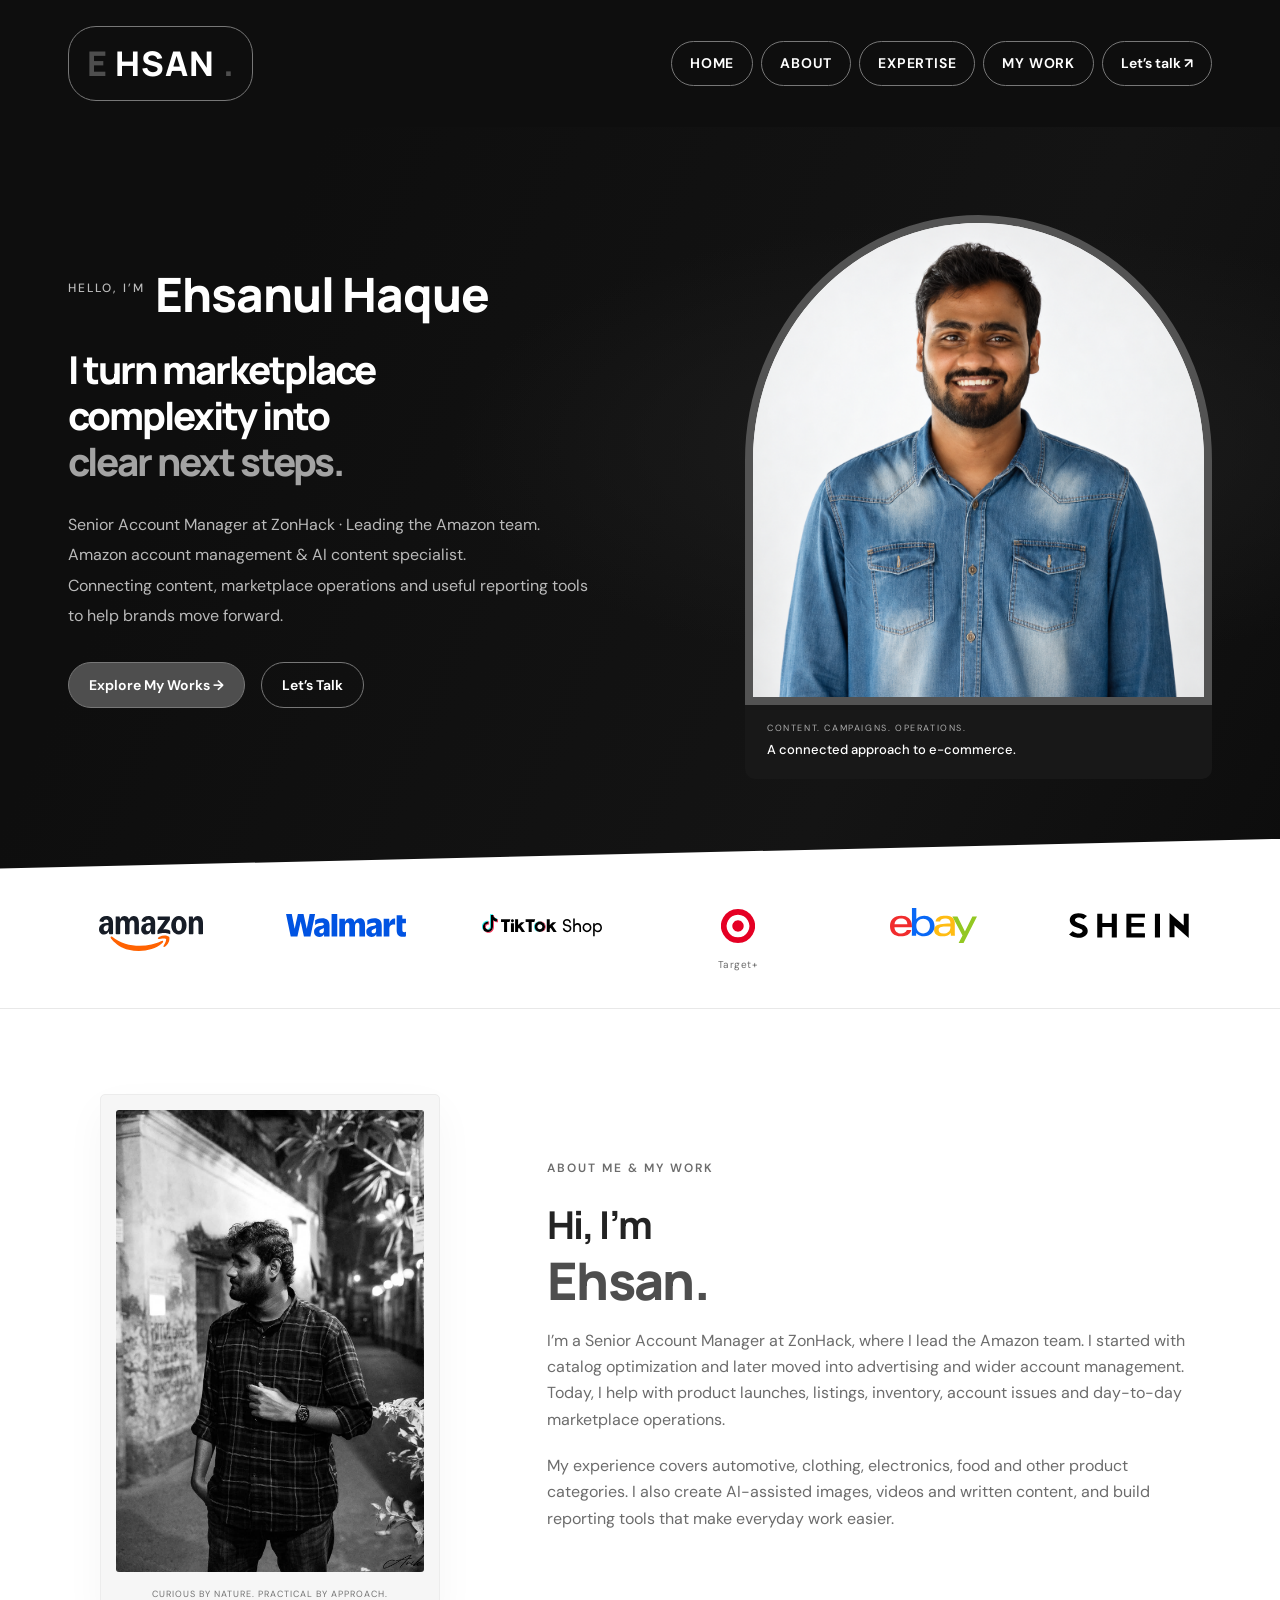
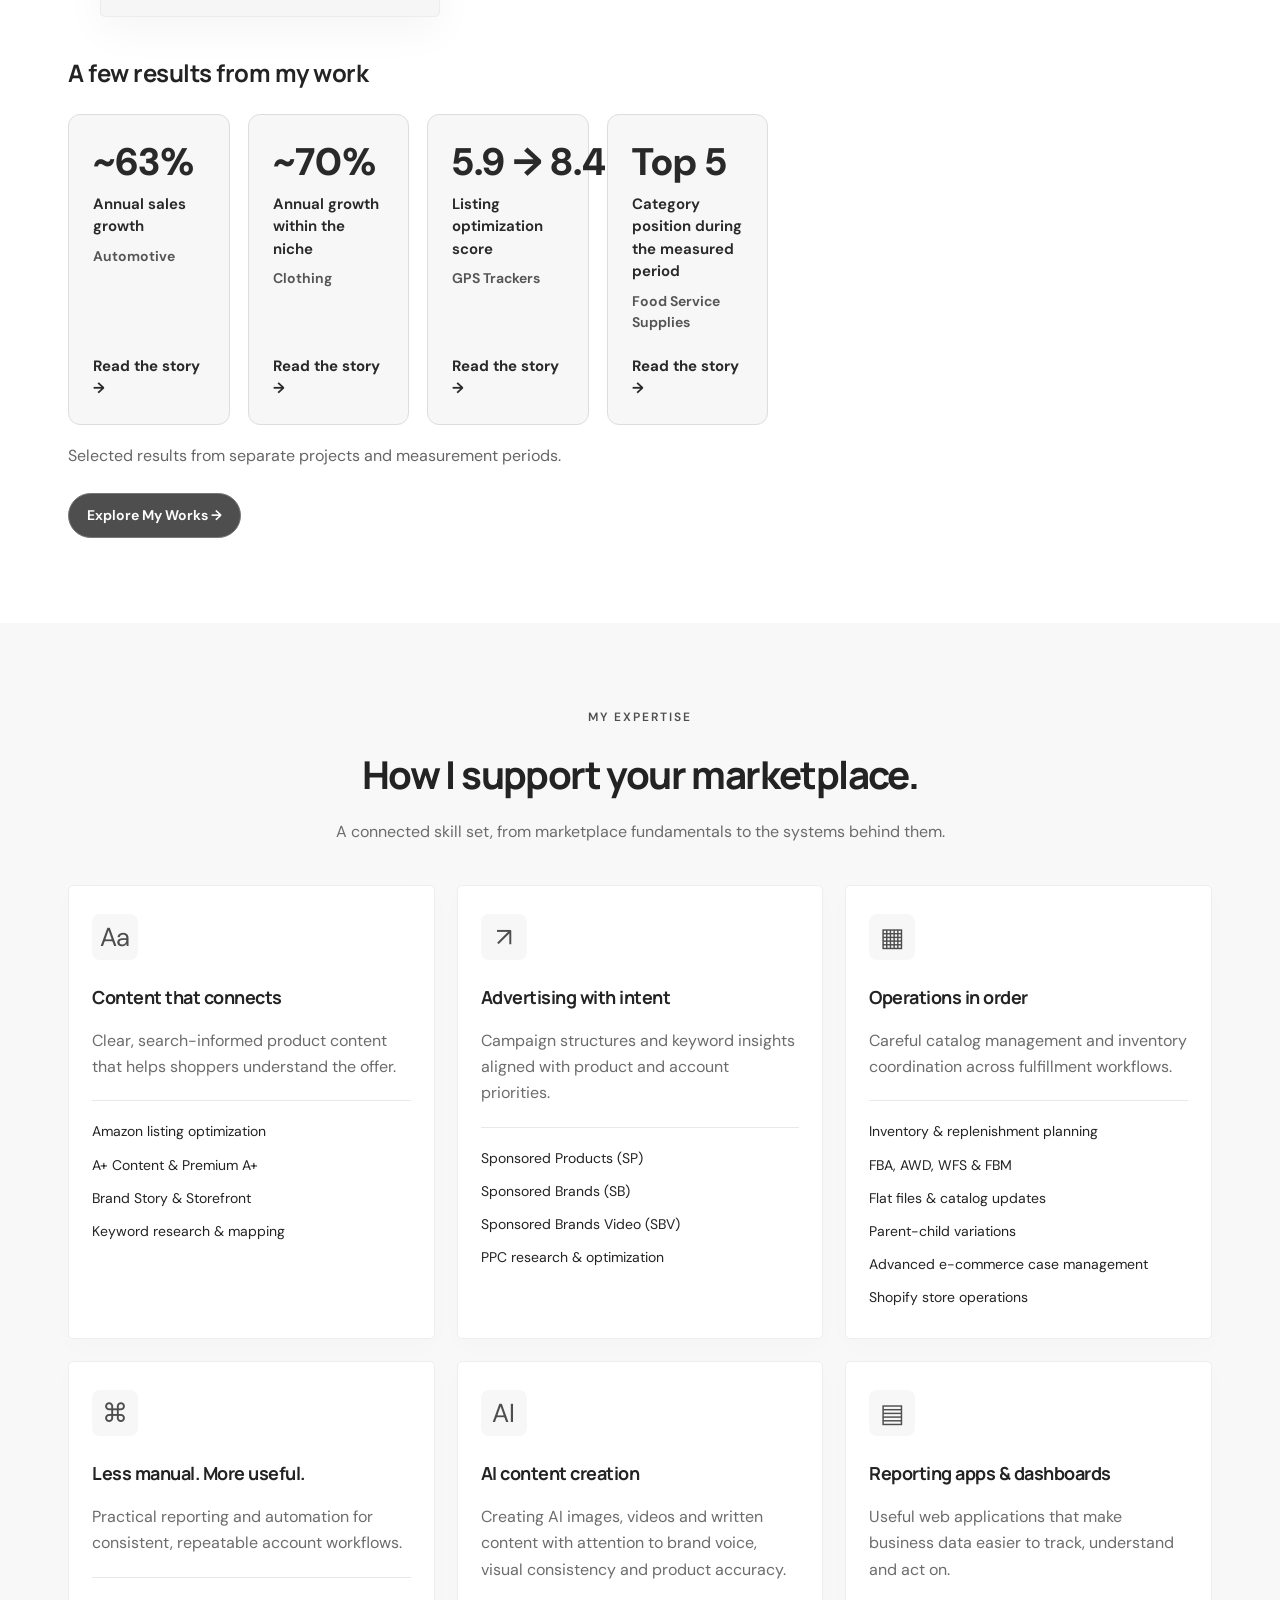
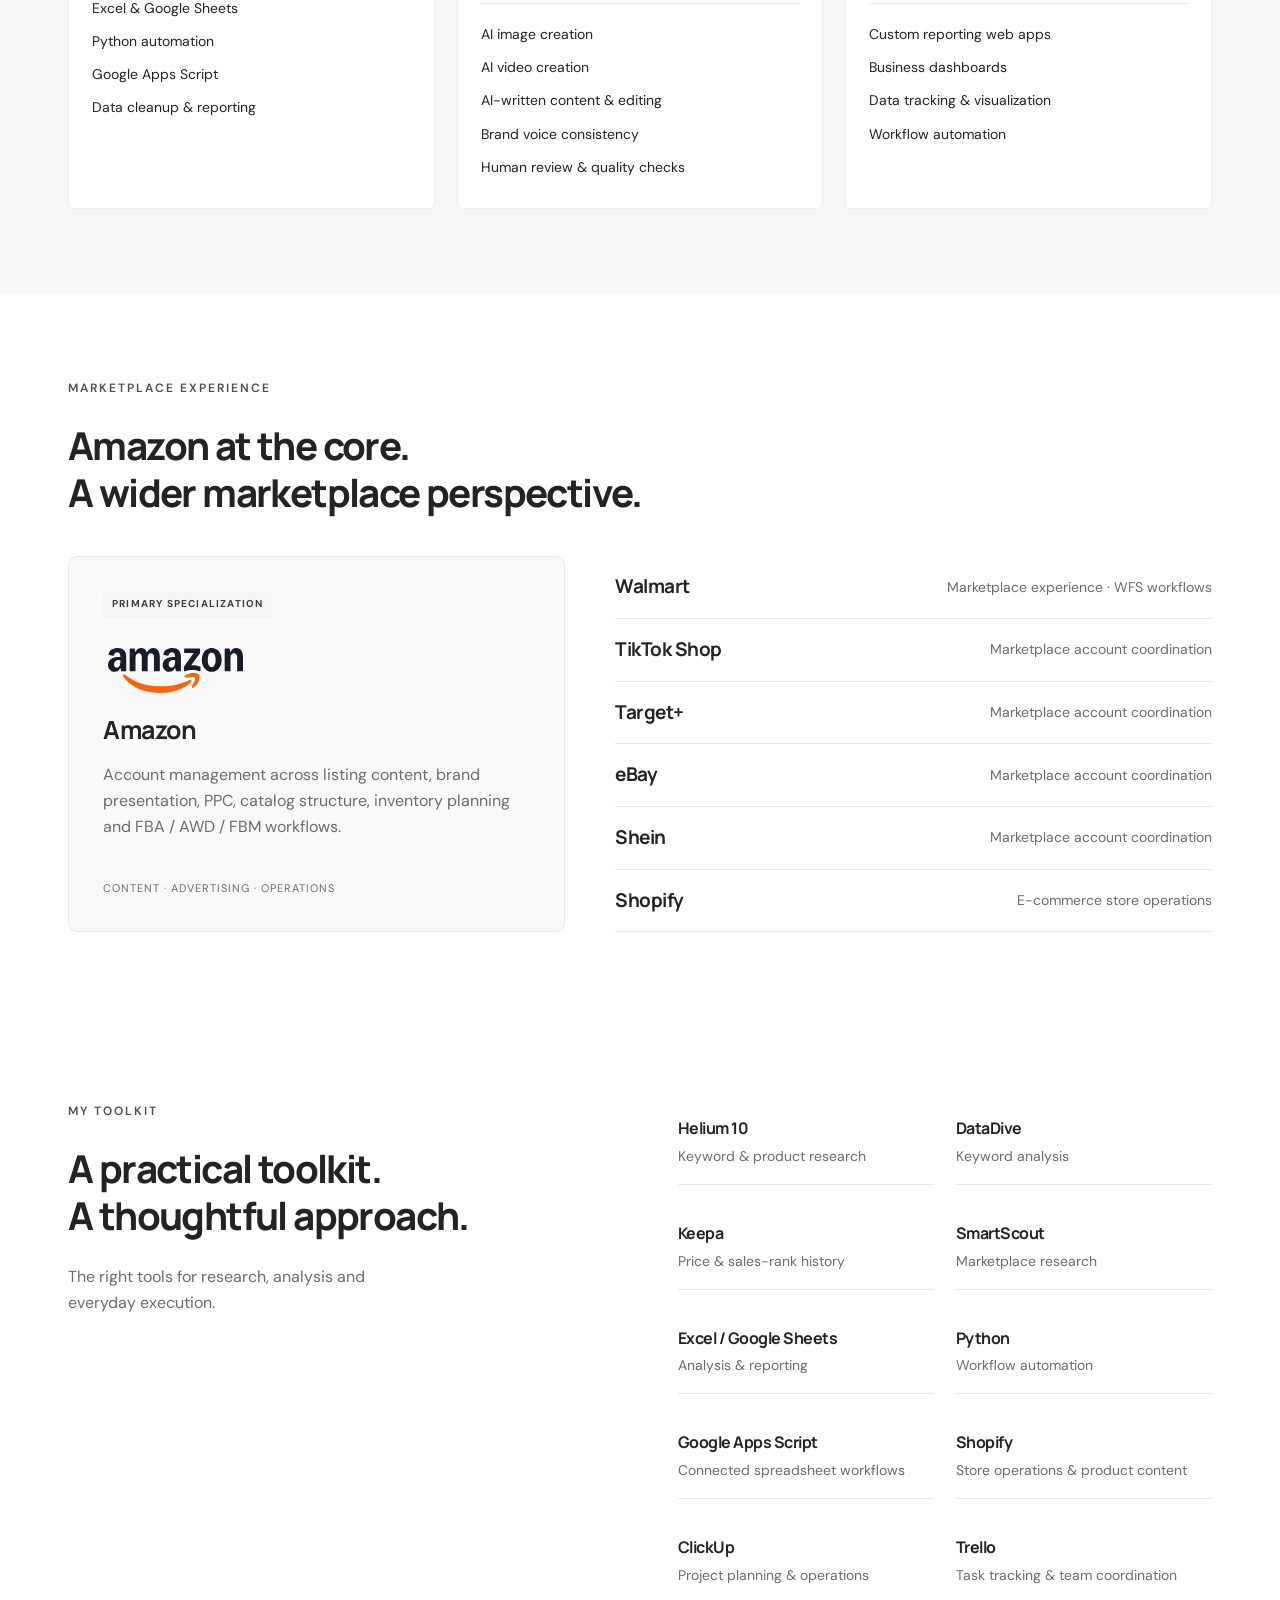
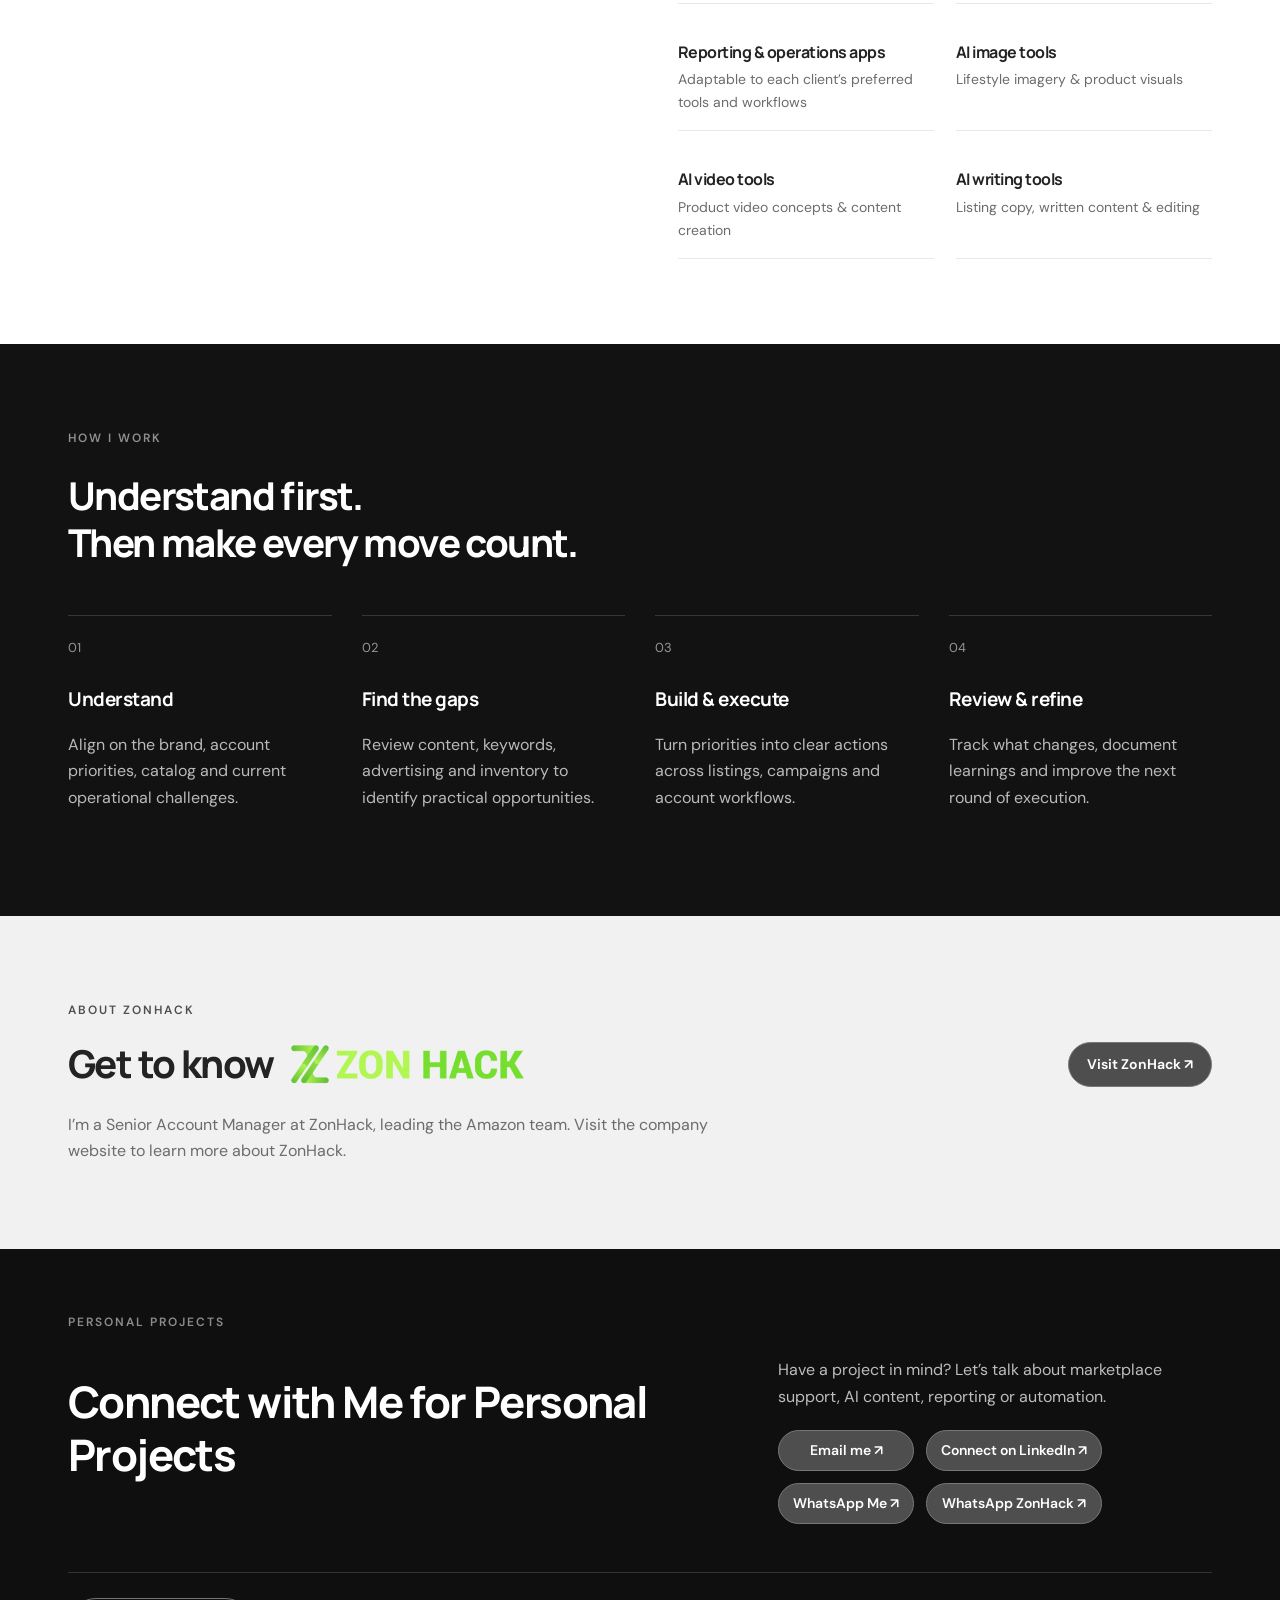
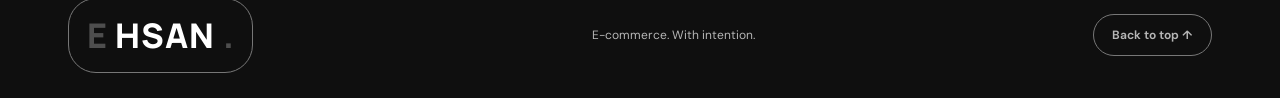
==== commit 2e078ad9: "Combine introduction with selected results and retain journeys on My Work" ====
--- a/index.html
+++ b/index.html
@@ -1,18 +1,21 @@
 <!doctype html>
-<html lang="en"><head><meta charset="utf-8"><meta name="viewport" content="width=device-width,initial-scale=1"><title>Ehsan — E-commerce & Marketplace Specialist</title><meta name="description" content="Ehsan, Senior Account Manager and Amazon account management specialist. Marketplace strategy, AI content, advertising, reporting web apps, dashboards and automation."><link rel="icon" type="image/svg+xml" href="data:image/svg+xml,%3Csvg xmlns='http://www.w3.org/2000/svg' viewBox='0 0 40 40'%3E%3Crect width='40' height='40' rx='9' fill='%23474747'/%3E%3Ctext x='11' y='29' fill='white' font-family='Arial' font-size='29' font-weight='bold'%3Ee%3C/text%3E%3C/svg%3E"><link rel="stylesheet" href="styles.css?v=31d6a5881855"><link rel="stylesheet" href="theme.css?v=1203fa1ce2ac"></head>
+<html lang="en"><head><meta charset="utf-8"><meta name="viewport" content="width=device-width,initial-scale=1"><title>Ehsan — E-commerce & Marketplace Specialist</title><meta name="description" content="Ehsan, Senior Account Manager and Amazon account management specialist. Marketplace strategy, AI content, advertising, reporting web apps, dashboards and automation."><link rel="icon" type="image/svg+xml" href="data:image/svg+xml,%3Csvg xmlns='http://www.w3.org/2000/svg' viewBox='0 0 40 40'%3E%3Crect width='40' height='40' rx='9' fill='%23474747'/%3E%3Ctext x='11' y='29' fill='white' font-family='Arial' font-size='29' font-weight='bold'%3Ee%3C/text%3E%3C/svg%3E"><link rel="stylesheet" href="styles.css?v=31d6a5881855"><link rel="stylesheet" href="theme.css?v=83966a58b118"></head>
 <body><a class="skip" href="#main">Skip to content</a><header><a class="wordmark" href="#main"><span class="brand-accent">E</span>HSAN<span class="brand-dot">.</span></a><nav aria-label="Main navigation"><a href="#main">Home</a><a href="#about">About</a><a href="#expertise">Expertise</a><a href="my-work.html">My Work</a><a class="nav-cta" href="#contact">Let’s talk ↗</a></nav></header>
 <main id="main"><section class="hero"><div class="wrap hero-grid"><div class="hero-intro"><div class="eyebrow"><span class="name-intro">HELLO, I’M</span><strong class="personal-name">Ehsanul Haque</strong></div><h1>I turn marketplace<br>complexity into<br><span>clear next steps.</span></h1><p class="hero-copy">Senior Account Manager at ZonHack · Leading the Amazon team.<br>Amazon account management & AI content specialist.<br>Connecting content, marketplace operations and useful reporting tools to help brands move forward.</p><div class="actions"><a class="button" href="my-work.html">Explore My Works →</a><a class="button hero-talk" href="#contact">Let’s Talk</a></div></div><div class="portrait-stage"><div class="portrait-frame"><img src="assets/ehsan-hero.png" alt="Ehsanul Haque" width="1141" height="1378" fetchpriority="high"></div><div class="portrait-caption"><span>CONTENT. CAMPAIGNS. OPERATIONS.</span><b>A connected approach to e-commerce.</b></div></div></div></section>
 <div class="market-strip"><div class="wrap" aria-label="Marketplace experience"><div class="logo-item amazon"><img src="assets/amazon.svg" alt="Amazon" width="120" height="35"></div><div class="logo-item walmart"><img src="assets/walmart.svg" alt="Walmart" width="120" height="35"></div><div class="logo-item tiktok-shop"><img src="assets/tiktok-shop.svg" alt="TikTok Shop" width="120" height="35"><span>&nbsp;</span></div><div class="logo-item target"><img src="assets/target.svg" alt="Target" width="120" height="35"><span>Target+</span></div><div class="logo-item ebay"><img src="assets/ebay.svg" alt="eBay" width="120" height="35"><span>&nbsp;</span></div><div class="logo-item shein"><img src="assets/shein.svg" alt="SHEIN" width="120" height="35"><span>&nbsp;</span></div></div></div>
-<section class="wrap section about" id="about"><div class="about-photo"><img src="assets/ehsan-about.jpeg" alt="Ehsanul Haque, Senior Account Manager" width="1080" height="1620" loading="lazy"><span>CURIOUS BY NATURE. PRACTICAL BY APPROACH.</span></div><div><div class="section-label">ABOUT ME</div><h2>Hi there, I’m <em>Ehsan.</em></h2><h3 class="about-subtitle">E-COMMERCE & AI CONTENT SPECIALIST</h3><p>I bring together marketplace operations, AI-assisted content and automation. As Senior Account Manager at ZonHack, I lead the Amazon team and oversee client accounts across product catalogs, listing optimization, advertising, account health and reporting.</p><p>I also help build useful web apps for reporting and dashboards, and have advanced expertise in e-commerce case management.</p><p>I adapt to each client’s preferred tools and workflows, using ClickUp, Trello and reporting and operations apps to keep work organized and teams aligned.</p><div class="about-facts"><div><span>Current role</span><strong>Senior Account Manager</strong></div><div><span>Company</span><strong>ZonHack · Leading the Amazon team</strong></div></div><a class="button" href="#contact">Let’s work together ↗</a></div></section>
+<section class="wrap section about about-results" id="about"><div class="about-photo"><img src="assets/ehsan-about.jpeg" alt="Ehsanul Haque, Senior Account Manager" width="1080" height="1620" loading="lazy"><span>CURIOUS BY NATURE. PRACTICAL BY APPROACH.</span></div><div class="about-intro"><div class="section-label">ABOUT ME &amp; MY WORK</div><h2>Hi, I’m <em>Ehsan.</em></h2><p>I’m a Senior Account Manager at ZonHack, where I lead the Amazon team. I started with catalog optimization and later moved into advertising and wider account management. Today, I help with product launches, listings, inventory, account issues and day-to-day marketplace operations.</p><p>My experience covers automotive, clothing, electronics, food and other product categories. I also create AI-assisted images, videos and written content, and build reporting tools that make everyday work easier.</p></div><div class="selected-results" id="projects"><h3>A few results from my work</h3><div class="results-grid">
+<a class="result-card" href="my-work.html#automotive"><strong>~63%</strong><span>Annual sales growth</span><small>Automotive</small><span class="result-link">Read the story →</span></a>
+<a class="result-card" href="my-work.html#clothing"><strong>~70%</strong><span>Annual growth within the niche</span><small>Clothing</small><span class="result-link">Read the story →</span></a>
+<a class="result-card" href="my-work.html#gps-trackers"><strong>5.9 → 8.4</strong><span>Listing optimization score</span><small>GPS Trackers</small><span class="result-link">Read the story →</span></a>
+<a class="result-card" href="my-work.html#food-service-supplies"><strong>Top 5</strong><span>Category position during the measured period</span><small>Food Service Supplies</small><span class="result-link">Read the story →</span></a>
+</div><p class="results-note">Selected results from separate projects and measurement periods.</p><a class="button" href="my-work.html">Explore My Works →</a></div></section>
 <section class="expertise-bg" id="expertise"><div class="wrap section"><div class="section-heading"><div><div class="section-label">MY EXPERTISE</div><h2>How I support your marketplace.</h2></div><p>A connected skill set, from marketplace fundamentals to the systems behind them.</p></div><div class="expertise-grid">
 <article><span class="skill-icon">Aa</span><h3>Content that connects</h3><p>Clear, search-informed product content that helps shoppers understand the offer.</p><ul><li>Amazon listing optimization</li><li>A+ Content & Premium A+</li><li>Brand Story & Storefront</li><li>Keyword research & mapping</li></ul></article>
 <article><span class="skill-icon">↗</span><h3>Advertising with intent</h3><p>Campaign structures and keyword insights aligned with product and account priorities.</p><ul><li>Sponsored Products (SP)</li><li>Sponsored Brands (SB)</li><li>Sponsored Brands Video (SBV)</li><li>PPC research & optimization</li></ul></article>
 <article><span class="skill-icon">▦</span><h3>Operations in order</h3><p>Careful catalog management and inventory coordination across fulfillment workflows.</p><ul><li>Inventory & replenishment planning</li><li>FBA, AWD, WFS & FBM</li><li>Flat files & catalog updates</li><li>Parent-child variations</li><li>Advanced e-commerce case management</li><li>Shopify store operations</li></ul></article>
 <article><span class="skill-icon">⌘</span><h3>Less manual. More useful.</h3><p>Practical reporting and automation for consistent, repeatable account workflows.</p><ul><li>Excel & Google Sheets</li><li>Python automation</li><li>Google Apps Script</li><li>Data cleanup & reporting</li></ul></article><article><span class="skill-icon">AI</span><h3>AI content creation</h3><p>Creating AI images, videos and written content with attention to brand voice, visual consistency and product accuracy.</p><ul><li>AI image creation</li><li>AI video creation</li><li>AI-written content & editing</li><li>Brand voice consistency</li><li>Human review & quality checks</li></ul></article><article><span class="skill-icon">▤</span><h3>Reporting apps & dashboards</h3><p>Useful web applications that make business data easier to track, understand and act on.</p><ul><li>Custom reporting web apps</li><li>Business dashboards</li><li>Data tracking & visualization</li><li>Workflow automation</li></ul></article></div></div></section>
 <section class="wrap section" id="marketplaces"><div class="section-heading"><div><div class="section-label">MARKETPLACE EXPERIENCE</div><h2>Amazon at the core.<br>A wider marketplace perspective.</h2></div></div><div class="market-grid"><article class="amazon-card"><span class="tag">PRIMARY SPECIALIZATION</span><img class="market-logo" src="assets/amazon.svg" alt="Amazon" width="145" height="45" loading="lazy"><h3>Amazon</h3><p>Account management across listing content, brand presentation, PPC, catalog structure, inventory planning and FBA / AWD / FBM workflows.</p><span class="mini-label">CONTENT · ADVERTISING · OPERATIONS</span></article><div class="other-markets"><div><h3>Walmart</h3><p>Marketplace experience · WFS workflows</p></div><div><h3>TikTok Shop</h3><p>Marketplace account coordination</p></div><div><h3>Target+</h3><p>Marketplace account coordination</p></div><div><h3>eBay</h3><p>Marketplace account coordination</p></div><div><h3>Shein</h3><p>Marketplace account coordination</p></div><div><h3>Shopify</h3><p>E-commerce store operations</p></div></div></div></section>
-<section class="work-bg" id="projects"><div class="wrap section"><div class="section-label">MY WORK</div><h2>Marketplace Challenges.<br>Practical Solutions.</h2><div class="journey-copy"><p>I started working in <a class="journey-link" href="my-work.html#automotive">Automotive ↗</a> as a catalog optimizer, improving product listings and organizing catalogs. Later, I began managing advertising across Amazon’s global marketplaces. I then worked with <a class="journey-link" href="my-work.html#gps-trackers">GPS Trackers ↗</a>, improving listing content and keeping catalogs accurate and complete. In <a class="journey-link" href="my-work.html#clothing">Clothing ↗</a>, I managed fashion and children’s safety outerwear across several marketplaces, handling listings, inventory, advertising and product compliance.</p>
-<p>For <a class="journey-link" href="my-work.html#beverages">Beverages ↗</a>, I helped new products grow by improving their images, content and presentation. In <a class="journey-link" href="my-work.html#pc-gaming">PC Gaming ↗</a> and <a class="journey-link" href="my-work.html#computer-accessories">Computer Accessories ↗</a>, I made product information clearer, refreshed listings and worked on accounts that needed better results. My work in <a class="journey-link" href="my-work.html#industrial-adhesives">Industrial Adhesives ↗</a> focuses on understanding why customers buy again and finding ways to encourage repeat purchases. With <a class="journey-link" href="my-work.html#pool-supplies">Pool Supplies ↗</a>, I adjust advertising and daily account work as demand changes throughout the year.</p>
-<p>In <a class="journey-link" href="my-work.html#food-service-supplies">Food Service Supplies ↗</a>, I improved catalogs and managed advertising to help increase sales while keeping costs under control. For <a class="journey-link" href="my-work.html#juices">Juices ↗</a>, I worked on product launches, listing variations, storage and shipping information, and AI-assisted images and content. Each category has taught me something different. Depending on what an account needs, I help launch products, improve listings, solve account problems, manage advertising or understand customer buying habits.</p></div><a class="button" href="my-work.html">Explore My Works →</a></div></section>
+
 <section class="wrap section tools-section" id="tools"><div><div class="section-label">MY TOOLKIT</div><h2>A practical toolkit.<br>A thoughtful approach.</h2><p>The right tools for research, analysis and everyday execution.</p></div><div id="tool-list" class="tool-list"></div></section>
 <section class="process-bg" id="process"><div class="wrap section"><div class="section-label">HOW I WORK</div><h2>Understand first.<br>Then make every move count.</h2><div class="process-grid"><article><span>01</span><h3>Understand</h3><p>Align on the brand, account priorities, catalog and current operational challenges.</p></article><article><span>02</span><h3>Find the gaps</h3><p>Review content, keywords, advertising and inventory to identify practical opportunities.</p></article><article><span>03</span><h3>Build & execute</h3><p>Turn priorities into clear actions across listings, campaigns and account workflows.</p></article><article><span>04</span><h3>Review & refine</h3><p>Track what changes, document learnings and improve the next round of execution.</p></article></div></div></section>
 
--- a/theme.css
+++ b/theme.css
@@ -221,3 +221,21 @@
 .market-strip .logo-item.amazon img { transform:translateY(8px); }
 @media(max-width:720px) { .market-strip .logo-item.amazon img { transform:translateY(6px); } }
 
+/* Combined introduction and selected results. */
+.about-results { align-items:center; row-gap:40px; }
+.about-results .about-photo { max-width:340px; justify-self:center; }
+.selected-results { grid-column:1 / -1; }
+.selected-results > h3 { font-size:24px; margin-bottom:24px; }
+.results-grid { display:grid; grid-template-columns:repeat(4,minmax(0,1fr)); gap:18px; }
+a.result-card { display:flex; flex-direction:column; align-items:flex-start; justify-content:flex-start; padding:24px; border:1px solid #ddd; border-radius:12px; background:#f7f7f7; color:#292929; text-align:left; gap:8px; }
+a.result-card:hover { background:#eaeaea; color:#111; border-color:#888; }
+.result-card strong { font-size:clamp(28px,3vw,40px); font-weight:800; line-height:1.2; white-space:nowrap; }
+.result-card > span { font-size:15px; line-height:1.5; }
+.result-card small { font-size:14px; color:#555; }
+.result-card .result-link { margin-top:auto; padding-top:14px; font-weight:700; }
+.results-note { font-size:14px; color:#666; margin:18px 0 24px; }
+.work-journey { margin:35px 0 45px; }
+.work-journey h2 { font-size:28px; }
+@media(max-width:1000px) { .results-grid { grid-template-columns:repeat(2,minmax(0,1fr)); } }
+@media(max-width:440px) { .results-grid { grid-template-columns:1fr; } }
+
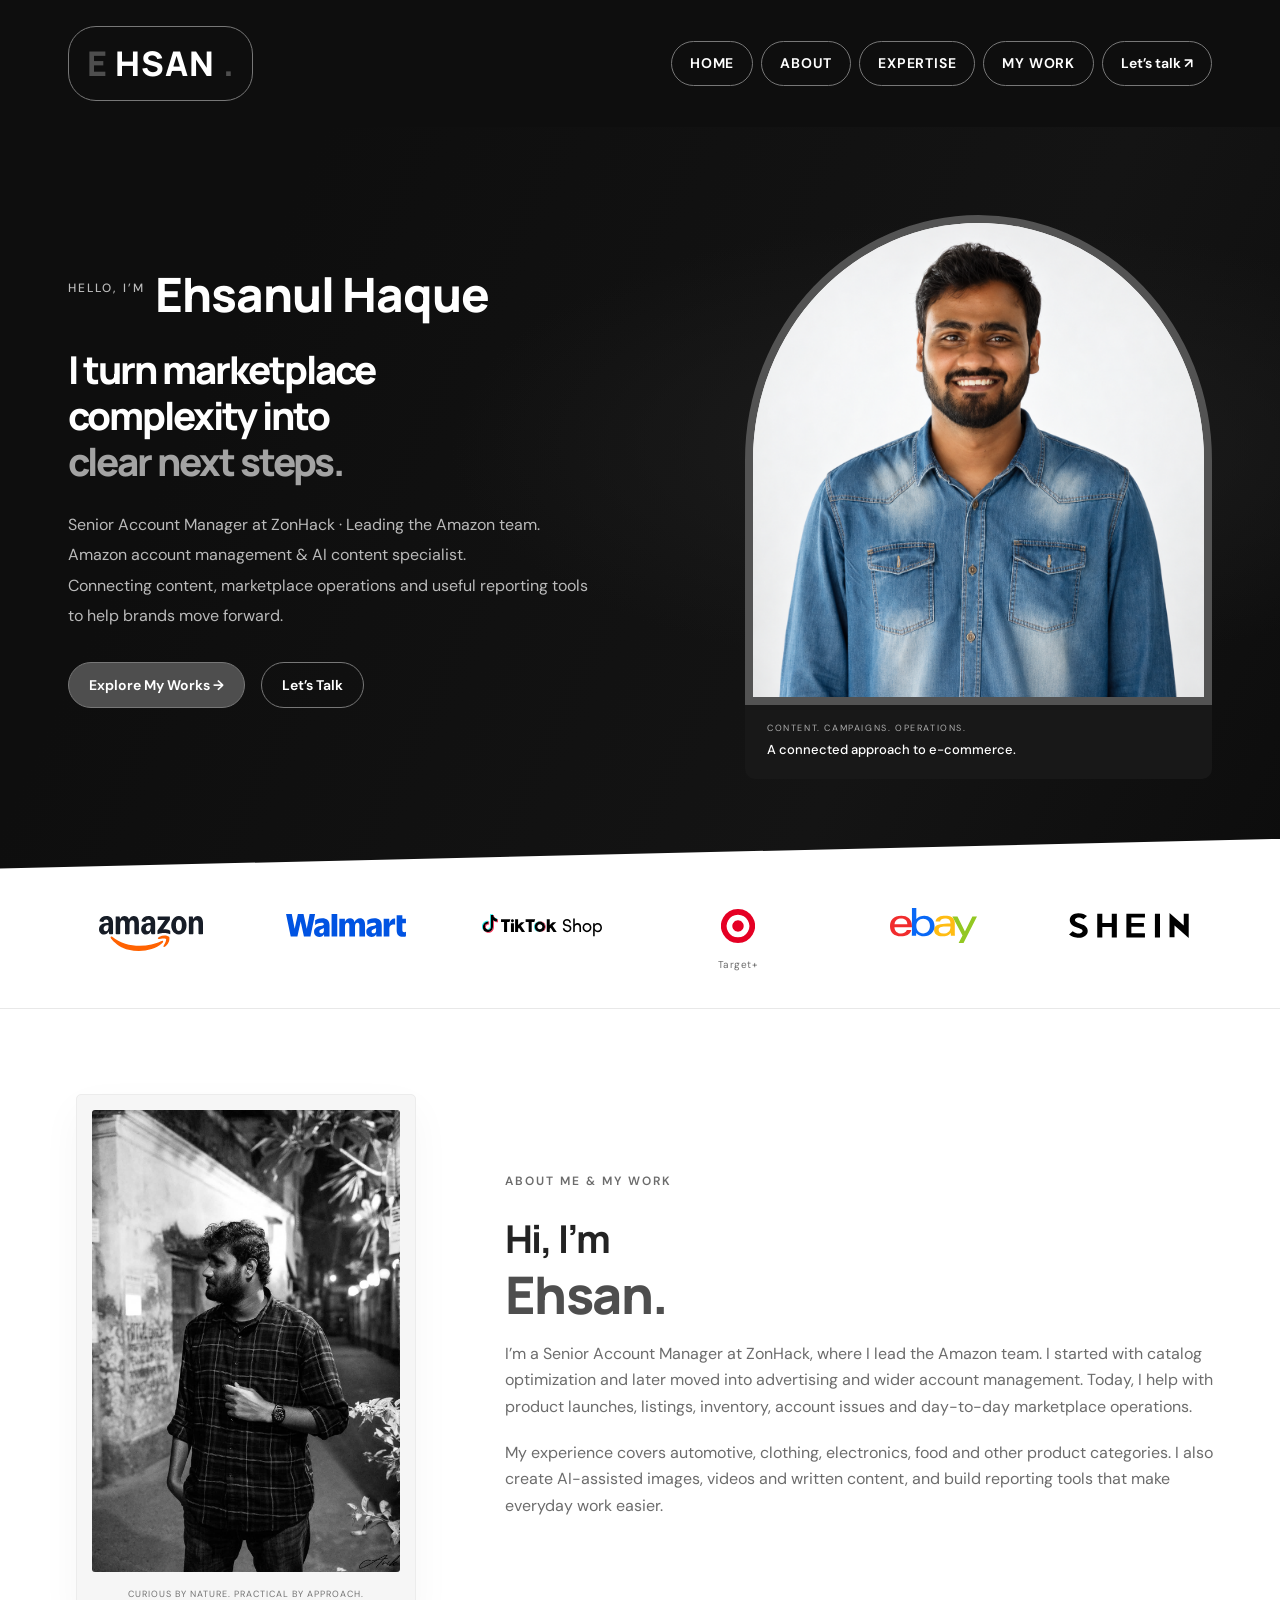
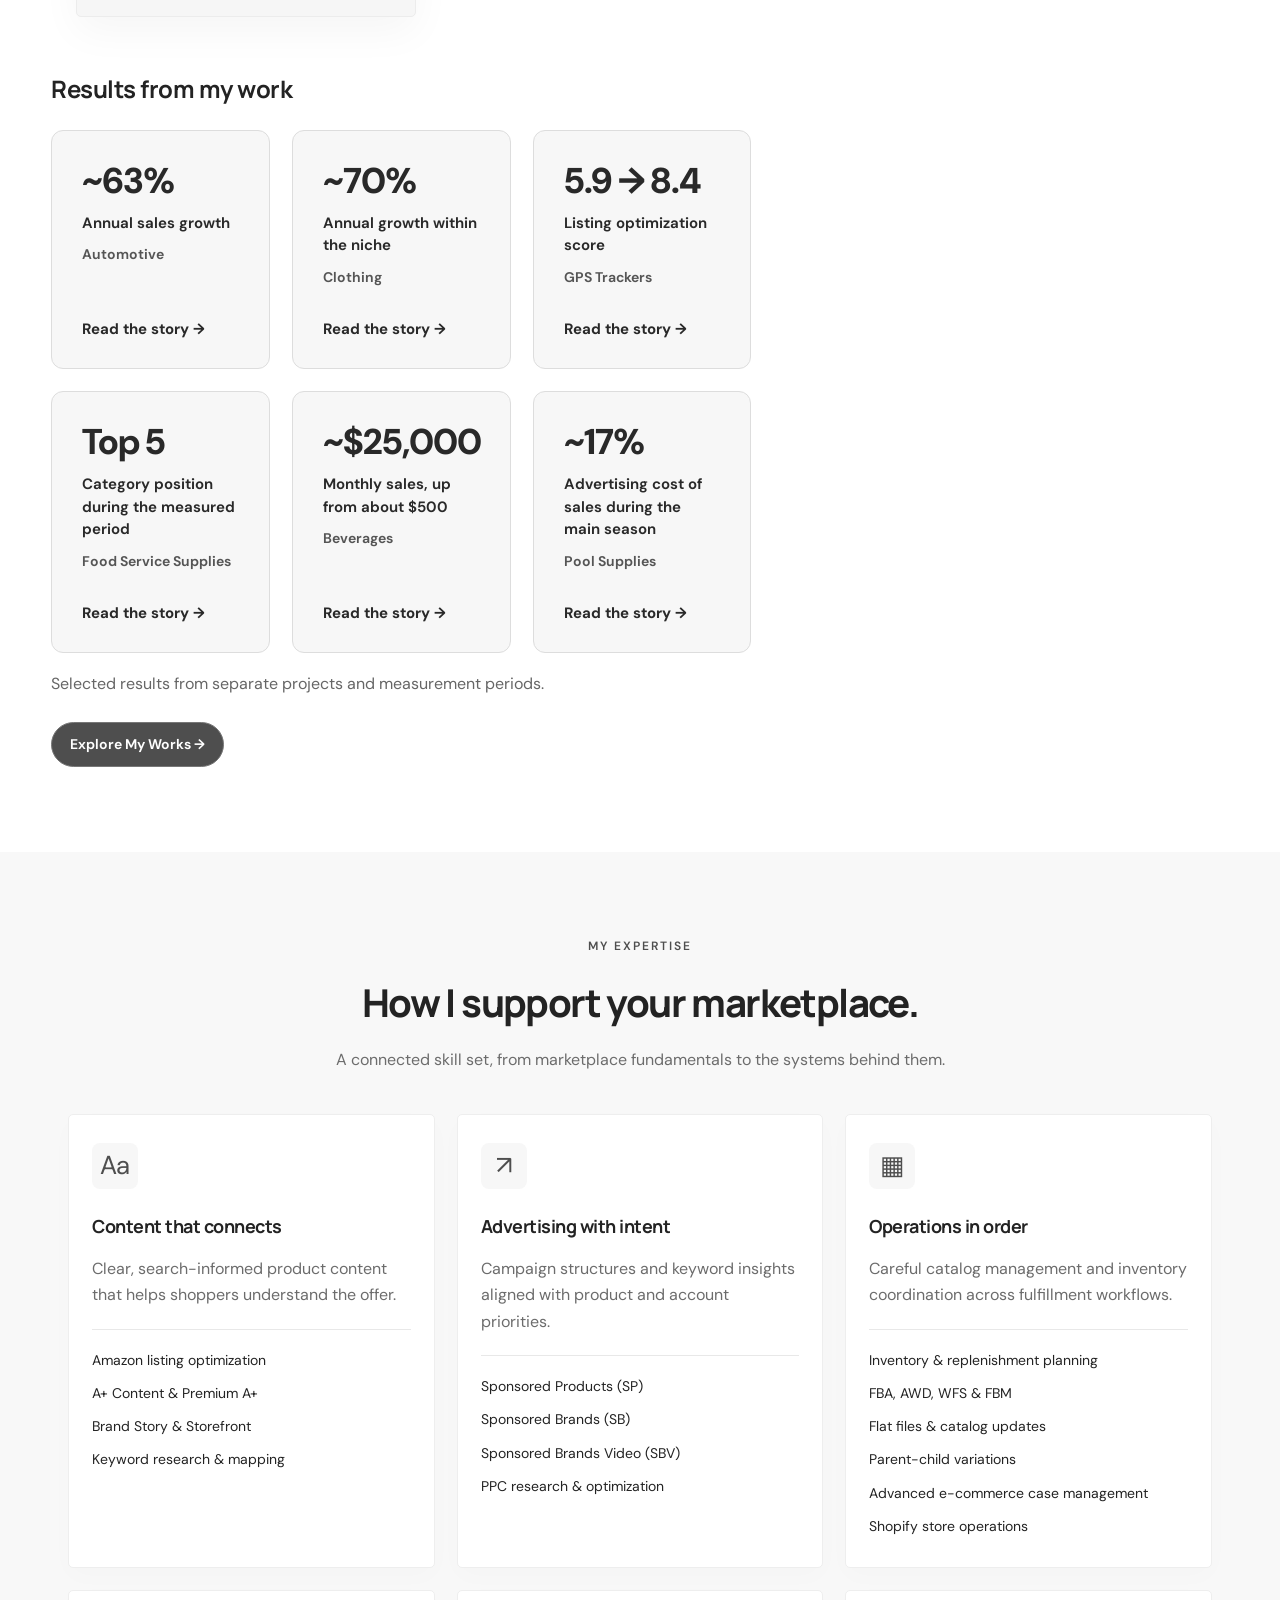
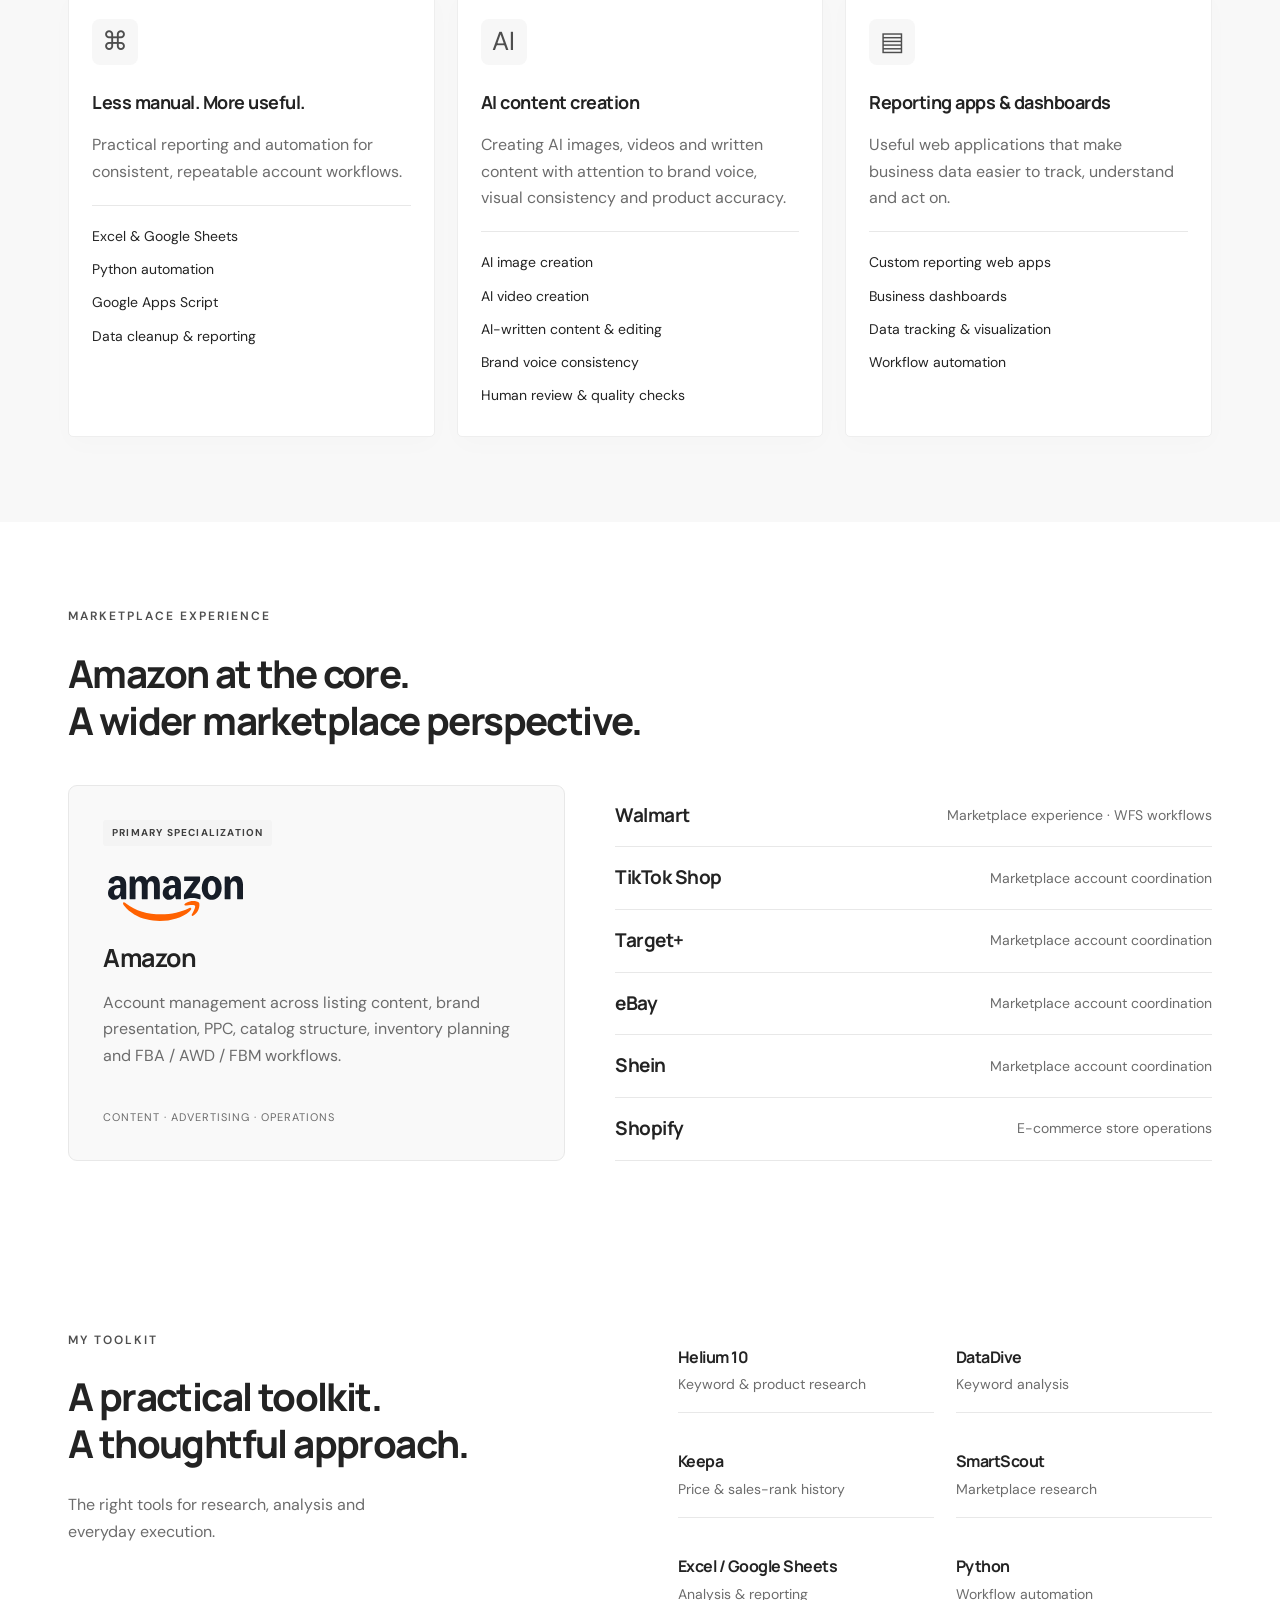
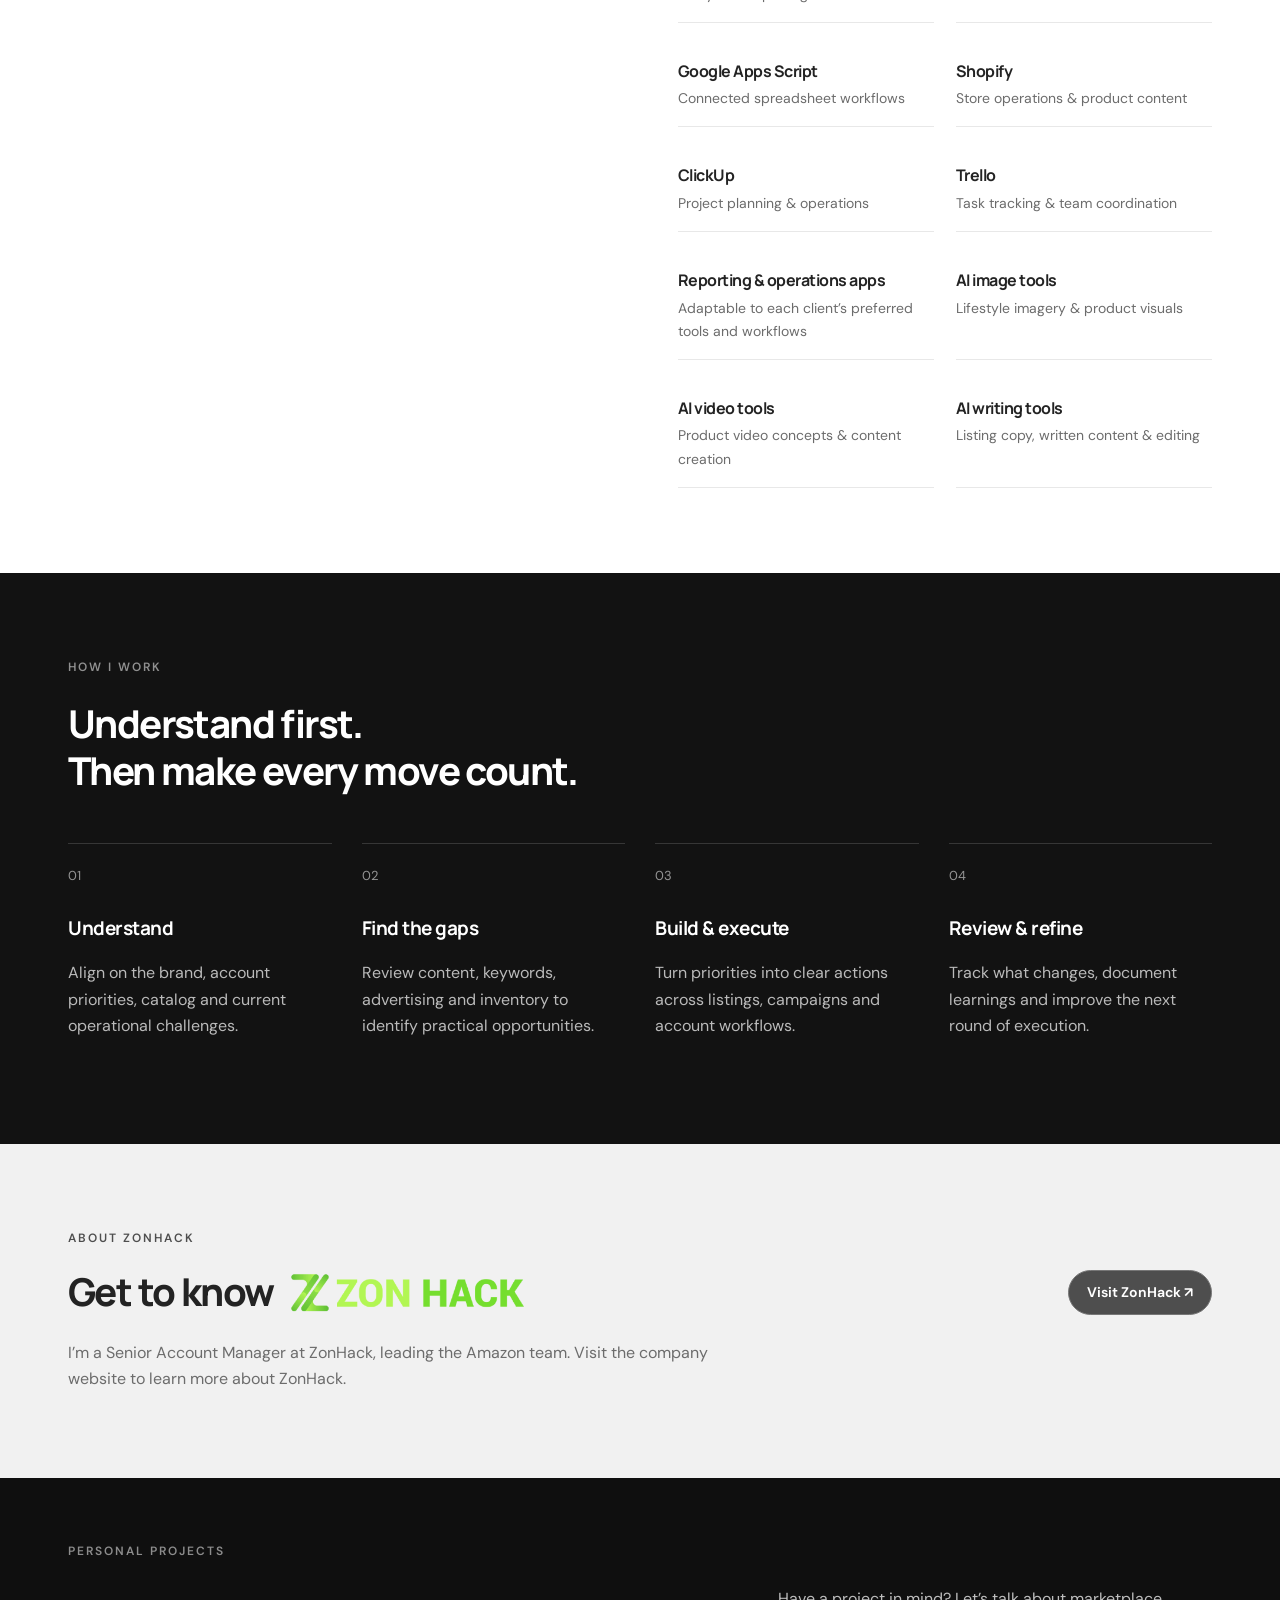
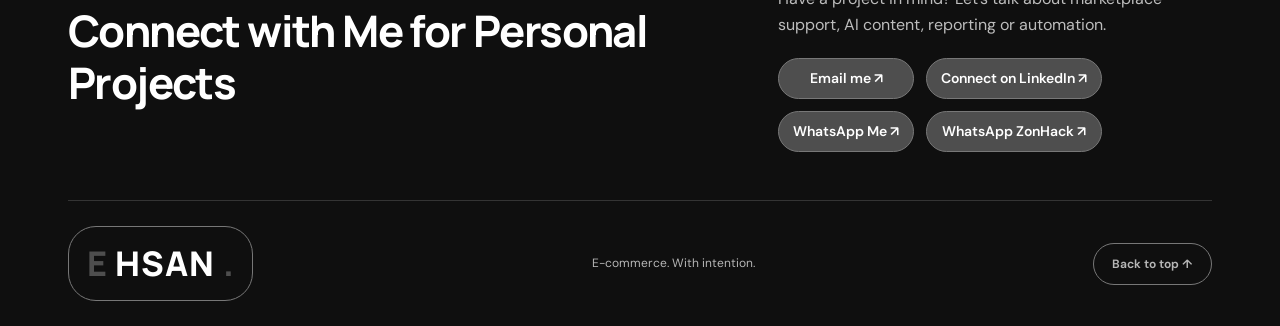
==== commit dc568e20: "Widen result cards and add beverage and seasonal advertising highlights" ====
--- a/index.html
+++ b/index.html
@@ -1,13 +1,15 @@
 <!doctype html>
-<html lang="en"><head><meta charset="utf-8"><meta name="viewport" content="width=device-width,initial-scale=1"><title>Ehsan — E-commerce & Marketplace Specialist</title><meta name="description" content="Ehsan, Senior Account Manager and Amazon account management specialist. Marketplace strategy, AI content, advertising, reporting web apps, dashboards and automation."><link rel="icon" type="image/svg+xml" href="data:image/svg+xml,%3Csvg xmlns='http://www.w3.org/2000/svg' viewBox='0 0 40 40'%3E%3Crect width='40' height='40' rx='9' fill='%23474747'/%3E%3Ctext x='11' y='29' fill='white' font-family='Arial' font-size='29' font-weight='bold'%3Ee%3C/text%3E%3C/svg%3E"><link rel="stylesheet" href="styles.css?v=31d6a5881855"><link rel="stylesheet" href="theme.css?v=83966a58b118"></head>
+<html lang="en"><head><meta charset="utf-8"><meta name="viewport" content="width=device-width,initial-scale=1"><title>Ehsan — E-commerce & Marketplace Specialist</title><meta name="description" content="Ehsan, Senior Account Manager and Amazon account management specialist. Marketplace strategy, AI content, advertising, reporting web apps, dashboards and automation."><link rel="icon" type="image/svg+xml" href="data:image/svg+xml,%3Csvg xmlns='http://www.w3.org/2000/svg' viewBox='0 0 40 40'%3E%3Crect width='40' height='40' rx='9' fill='%23474747'/%3E%3Ctext x='11' y='29' fill='white' font-family='Arial' font-size='29' font-weight='bold'%3Ee%3C/text%3E%3C/svg%3E"><link rel="stylesheet" href="styles.css?v=31d6a5881855"><link rel="stylesheet" href="theme.css?v=c451ef0831c7"></head>
 <body><a class="skip" href="#main">Skip to content</a><header><a class="wordmark" href="#main"><span class="brand-accent">E</span>HSAN<span class="brand-dot">.</span></a><nav aria-label="Main navigation"><a href="#main">Home</a><a href="#about">About</a><a href="#expertise">Expertise</a><a href="my-work.html">My Work</a><a class="nav-cta" href="#contact">Let’s talk ↗</a></nav></header>
 <main id="main"><section class="hero"><div class="wrap hero-grid"><div class="hero-intro"><div class="eyebrow"><span class="name-intro">HELLO, I’M</span><strong class="personal-name">Ehsanul Haque</strong></div><h1>I turn marketplace<br>complexity into<br><span>clear next steps.</span></h1><p class="hero-copy">Senior Account Manager at ZonHack · Leading the Amazon team.<br>Amazon account management & AI content specialist.<br>Connecting content, marketplace operations and useful reporting tools to help brands move forward.</p><div class="actions"><a class="button" href="my-work.html">Explore My Works →</a><a class="button hero-talk" href="#contact">Let’s Talk</a></div></div><div class="portrait-stage"><div class="portrait-frame"><img src="assets/ehsan-hero.png" alt="Ehsanul Haque" width="1141" height="1378" fetchpriority="high"></div><div class="portrait-caption"><span>CONTENT. CAMPAIGNS. OPERATIONS.</span><b>A connected approach to e-commerce.</b></div></div></div></section>
 <div class="market-strip"><div class="wrap" aria-label="Marketplace experience"><div class="logo-item amazon"><img src="assets/amazon.svg" alt="Amazon" width="120" height="35"></div><div class="logo-item walmart"><img src="assets/walmart.svg" alt="Walmart" width="120" height="35"></div><div class="logo-item tiktok-shop"><img src="assets/tiktok-shop.svg" alt="TikTok Shop" width="120" height="35"><span>&nbsp;</span></div><div class="logo-item target"><img src="assets/target.svg" alt="Target" width="120" height="35"><span>Target+</span></div><div class="logo-item ebay"><img src="assets/ebay.svg" alt="eBay" width="120" height="35"><span>&nbsp;</span></div><div class="logo-item shein"><img src="assets/shein.svg" alt="SHEIN" width="120" height="35"><span>&nbsp;</span></div></div></div>
-<section class="wrap section about about-results" id="about"><div class="about-photo"><img src="assets/ehsan-about.jpeg" alt="Ehsanul Haque, Senior Account Manager" width="1080" height="1620" loading="lazy"><span>CURIOUS BY NATURE. PRACTICAL BY APPROACH.</span></div><div class="about-intro"><div class="section-label">ABOUT ME &amp; MY WORK</div><h2>Hi, I’m <em>Ehsan.</em></h2><p>I’m a Senior Account Manager at ZonHack, where I lead the Amazon team. I started with catalog optimization and later moved into advertising and wider account management. Today, I help with product launches, listings, inventory, account issues and day-to-day marketplace operations.</p><p>My experience covers automotive, clothing, electronics, food and other product categories. I also create AI-assisted images, videos and written content, and build reporting tools that make everyday work easier.</p></div><div class="selected-results" id="projects"><h3>A few results from my work</h3><div class="results-grid">
+<section class="wrap section about about-results" id="about"><div class="about-photo"><img src="assets/ehsan-about.jpeg" alt="Ehsanul Haque, Senior Account Manager" width="1080" height="1620" loading="lazy"><span>CURIOUS BY NATURE. PRACTICAL BY APPROACH.</span></div><div class="about-intro"><div class="section-label">ABOUT ME &amp; MY WORK</div><h2>Hi, I’m <em>Ehsan.</em></h2><p>I’m a Senior Account Manager at ZonHack, where I lead the Amazon team. I started with catalog optimization and later moved into advertising and wider account management. Today, I help with product launches, listings, inventory, account issues and day-to-day marketplace operations.</p><p>My experience covers automotive, clothing, electronics, food and other product categories. I also create AI-assisted images, videos and written content, and build reporting tools that make everyday work easier.</p></div><div class="selected-results" id="projects"><h3>Results from my work</h3><div class="results-grid">
 <a class="result-card" href="my-work.html#automotive"><strong>~63%</strong><span>Annual sales growth</span><small>Automotive</small><span class="result-link">Read the story →</span></a>
 <a class="result-card" href="my-work.html#clothing"><strong>~70%</strong><span>Annual growth within the niche</span><small>Clothing</small><span class="result-link">Read the story →</span></a>
 <a class="result-card" href="my-work.html#gps-trackers"><strong>5.9 → 8.4</strong><span>Listing optimization score</span><small>GPS Trackers</small><span class="result-link">Read the story →</span></a>
 <a class="result-card" href="my-work.html#food-service-supplies"><strong>Top 5</strong><span>Category position during the measured period</span><small>Food Service Supplies</small><span class="result-link">Read the story →</span></a>
+<a class="result-card" href="my-work.html#beverages"><strong>~$25,000</strong><span>Monthly sales, up from about $500</span><small>Beverages</small><span class="result-link">Read the story →</span></a>
+<a class="result-card" href="my-work.html#pool-supplies"><strong>~17%</strong><span>Advertising cost of sales during the main season</span><small>Pool Supplies</small><span class="result-link">Read the story →</span></a>
 </div><p class="results-note">Selected results from separate projects and measurement periods.</p><a class="button" href="my-work.html">Explore My Works →</a></div></section>
 <section class="expertise-bg" id="expertise"><div class="wrap section"><div class="section-heading"><div><div class="section-label">MY EXPERTISE</div><h2>How I support your marketplace.</h2></div><p>A connected skill set, from marketplace fundamentals to the systems behind them.</p></div><div class="expertise-grid">
 <article><span class="skill-icon">Aa</span><h3>Content that connects</h3><p>Clear, search-informed product content that helps shoppers understand the offer.</p><ul><li>Amazon listing optimization</li><li>A+ Content & Premium A+</li><li>Brand Story & Storefront</li><li>Keyword research & mapping</li></ul></article>
--- a/theme.css
+++ b/theme.css
@@ -115,110 +115,110 @@
   .expertise-grid article { padding: 25px; }
   .hero-intro h1 { font-size: 36px; letter-spacing: -1.4px; }
 }
-
-/* Name prominence and neutral finish */
-.personal-name { display:block; font-family:Manrope,Arial,sans-serif; font-size:clamp(32px,3.7vw,52px); font-weight:800; line-height:1.2; letter-spacing:-1px; margin-top:10px; }
-.name-intro { font-size:12px; color:#bbb; }
-.wordmark { font-size:38px; font-weight:800; }
-.about h2 em { display:block; font-size:1.35em; font-weight:800; }
-.hero .eyebrow { margin-bottom:24px; }
-.hero h1 { font-size:clamp(30px,3vw,42px); }
-.project-body h4 { margin:20px 0 8px; color:#333; }
-.project-body ul { padding-left:20px; color:#666; }
-.project-body li { margin-bottom:10px; }
-#contact-action .button { font-size:18px; font-weight:800; }
+
+/* Name prominence and neutral finish */
+.personal-name { display:block; font-family:Manrope,Arial,sans-serif; font-size:clamp(32px,3.7vw,52px); font-weight:800; line-height:1.2; letter-spacing:-1px; margin-top:10px; }
+.name-intro { font-size:12px; color:#bbb; }
+.wordmark { font-size:38px; font-weight:800; }
+.about h2 em { display:block; font-size:1.35em; font-weight:800; }
+.hero .eyebrow { margin-bottom:24px; }
+.hero h1 { font-size:clamp(30px,3vw,42px); }
+.project-body h4 { margin:20px 0 8px; color:#333; }
+.project-body ul { padding-left:20px; color:#666; }
+.project-body li { margin-bottom:10px; }
+#contact-action .button { font-size:18px; font-weight:800; }
 @media(max-width:430px) { .hero-intro h1 { font-size:30px; } .wordmark { font-size:32px; } .project-body { padding-left:0; } }
-
-/* Equal logo rows keep every marketplace on the same horizontal centerline. */
-.market-strip .logo-item { display:grid; grid-template-rows:48px 18px; align-items:center; justify-items:center; align-content:start; gap:6px; }
-.market-strip .logo-item img { grid-row:1; align-self:center; margin:0; }
-.market-strip .logo-item span { grid-row:2; line-height:18px; }
-.zonhack-section { background:#f1f1f1; }
-.zonhack-section .wrap { display:flex; justify-content:space-between; align-items:center; gap:40px; }
-.zonhack-section p { max-width:650px; margin:0; }
-.zonhack-section .button { flex-shrink:0; }
-#contact-action p { margin-top:18px; }
+
+/* Equal logo rows keep every marketplace on the same horizontal centerline. */
+.market-strip .logo-item { display:grid; grid-template-rows:48px 18px; align-items:center; justify-items:center; align-content:start; gap:6px; }
+.market-strip .logo-item img { grid-row:1; align-self:center; margin:0; }
+.market-strip .logo-item span { grid-row:2; line-height:18px; }
+.zonhack-section { background:#f1f1f1; }
+.zonhack-section .wrap { display:flex; justify-content:space-between; align-items:center; gap:40px; }
+.zonhack-section p { max-width:650px; margin:0; }
+.zonhack-section .button { flex-shrink:0; }
+#contact-action p { margin-top:18px; }
 @media(max-width:720px) { .zonhack-section .wrap { flex-direction:column; align-items:flex-start; gap:25px; } }
-.contact-links { display:flex; flex-direction:column; align-items:flex-start; gap:8px; margin-top:24px; }
-.contact-links a { color:#e4e4e4; text-decoration:underline; text-underline-offset:4px; font-size:16px; }
-.contact-links a:hover { color:white; }
+.contact-links { display:flex; flex-direction:column; align-items:flex-start; gap:8px; margin-top:24px; }
+.contact-links a { color:#e4e4e4; text-decoration:underline; text-underline-offset:4px; font-size:16px; }
+.contact-links a:hover { color:white; }
 .whatsapp-links { display:flex; flex-wrap:wrap; gap:8px; color:#aaa; }
-/* Clear button affordances and dedicated long-form stories. */
-a:not(.skip), button.button { display:inline-flex; align-items:center; justify-content:center; gap:8px; border:1px solid #777; border-radius:28px; padding:11px 18px; text-decoration:none; font-size:14px; font-weight:650; line-height:1.5; cursor:pointer; }
-a.wordmark { font-size:34px; font-weight:800; }
-nav { flex-wrap:wrap; gap:8px; }
-.hero-socials { flex-wrap:wrap; gap:12px; }
-.hero .scroll-cue { position:relative; margin:20px 4%; }
-.button, button.button { background:#4e4e4e; color:#fff; font-family:inherit; }
-a:hover, button.button:hover { background:#666; color:#fff; }
-a:focus-visible,button:focus-visible { outline:3px solid #999; outline-offset:4px; }
-.hero h1 span { color:#a3a3a3; }
-.zonhack-logo { display:inline-block; width:236px; height:auto; vertical-align:middle; margin:12px 0; }
-.contact-links a { text-decoration:none; color:white; }
-.contact-grid h2 { font-size:clamp(30px,3.4vw,46px); line-height:1.2; }
-dialog { border:1px solid #777; border-radius:16px; padding:32px; width:min(520px,90vw); background:#f8f8f8; color:#222; }
-dialog::backdrop { background:#0009; }
-.contact dialog p { color:#555; }
-.email-options { display:flex; flex-direction:column; gap:12px; margin-top:24px; }
-.case-page h1 { font-size:clamp(36px,5vw,66px); line-height:1.12; max-width:900px; margin:20px 0; }
-.case-page .section-label strong { display:block; font-size:28px; letter-spacing:0; margin-top:15px; }
-.case-intro { max-width:720px; }
-.category-nav { display:flex; flex-wrap:wrap; margin:36px 0 60px; gap:10px; }
-.category-nav .button { font-size:14px; }
-.case-story { border-top:1px solid #ccc; padding:54px 0; scroll-margin-top:25px; }
-.case-story h2 { max-width:850px; margin:14px 0 30px; }
-.case-story h3 { font-size:20px; margin:24px 0 12px; }
-.case-story p,.case-story li { font-size:16px; line-height:1.85; color:#505050; }
-.case-story ul { padding-left:22px; }
-.case-story li { margin:0 0 12px; }
-.story-columns { display:grid; grid-template-columns:1.2fr 1fr; gap:50px; margin-bottom:28px; }
-@media(max-width:900px) { header { flex-wrap:wrap; gap:15px; } header nav { display:flex; width:100%; flex-wrap:wrap; } header nav a { padding:8px 12px; } }
+/* Clear button affordances and dedicated long-form stories. */
+a:not(.skip), button.button { display:inline-flex; align-items:center; justify-content:center; gap:8px; border:1px solid #777; border-radius:28px; padding:11px 18px; text-decoration:none; font-size:14px; font-weight:650; line-height:1.5; cursor:pointer; }
+a.wordmark { font-size:34px; font-weight:800; }
+nav { flex-wrap:wrap; gap:8px; }
+.hero-socials { flex-wrap:wrap; gap:12px; }
+.hero .scroll-cue { position:relative; margin:20px 4%; }
+.button, button.button { background:#4e4e4e; color:#fff; font-family:inherit; }
+a:hover, button.button:hover { background:#666; color:#fff; }
+a:focus-visible,button:focus-visible { outline:3px solid #999; outline-offset:4px; }
+.hero h1 span { color:#a3a3a3; }
+.zonhack-logo { display:inline-block; width:236px; height:auto; vertical-align:middle; margin:12px 0; }
+.contact-links a { text-decoration:none; color:white; }
+.contact-grid h2 { font-size:clamp(30px,3.4vw,46px); line-height:1.2; }
+dialog { border:1px solid #777; border-radius:16px; padding:32px; width:min(520px,90vw); background:#f8f8f8; color:#222; }
+dialog::backdrop { background:#0009; }
+.contact dialog p { color:#555; }
+.email-options { display:flex; flex-direction:column; gap:12px; margin-top:24px; }
+.case-page h1 { font-size:clamp(36px,5vw,66px); line-height:1.12; max-width:900px; margin:20px 0; }
+.case-page .section-label strong { display:block; font-size:28px; letter-spacing:0; margin-top:15px; }
+.case-intro { max-width:720px; }
+.category-nav { display:flex; flex-wrap:wrap; margin:36px 0 60px; gap:10px; }
+.category-nav .button { font-size:14px; }
+.case-story { border-top:1px solid #ccc; padding:54px 0; scroll-margin-top:25px; }
+.case-story h2 { max-width:850px; margin:14px 0 30px; }
+.case-story h3 { font-size:20px; margin:24px 0 12px; }
+.case-story p,.case-story li { font-size:16px; line-height:1.85; color:#505050; }
+.case-story ul { padding-left:22px; }
+.case-story li { margin:0 0 12px; }
+.story-columns { display:grid; grid-template-columns:1.2fr 1fr; gap:50px; margin-bottom:28px; }
+@media(max-width:900px) { header { flex-wrap:wrap; gap:15px; } header nav { display:flex; width:100%; flex-wrap:wrap; } header nav a { padding:8px 12px; } }
 @media(max-width:720px) { .story-columns { grid-template-columns:1fr; gap:8px; } .category-nav { display:flex; } .contact-grid { grid-template-columns:1fr; gap:25px; } .zonhack-logo { max-width:100%; } }
-.journey-copy { max-width:1020px; margin:25px 0 32px; }
-.journey-copy p { font-size:17px; line-height:2; margin-bottom:22px; }
-a.journey-link { display:inline; padding:3px 9px; border-radius:7px; font-size:inherit; font-weight:700; background:#e8e8e8; color:#333; box-decoration-break:clone; -webkit-box-decoration-break:clone; }
-a.journey-link:hover { background:#444; color:white; }
-.work-name { display:block; font-size:32px; font-weight:800; margin:18px 0; }
-.work-page h1 { font-size:clamp(34px,4.6vw,60px); line-height:1.15; }
-.work-intro { max-width:820px; font-size:17px; line-height:1.8; margin-bottom:42px; }
-.work-cards { display:grid; grid-template-columns:repeat(2,minmax(0,1fr)); gap:24px; align-items:start; margin-bottom:36px; }
-.work-card { padding:30px; background:#f8f8f8; border:1px solid #ddd; border-radius:12px; scroll-margin-top:24px; }
-.work-card h2 { font-size:28px; line-height:1.25; margin-bottom:18px; }
-.work-card p { font-size:16px; line-height:1.8; }
-.work-card summary { display:inline-flex; border-radius:28px; padding:10px 18px; background:#4e4e4e; color:white; cursor:pointer; font-weight:650; list-style:none; }
-.work-card summary::-webkit-details-marker { display:none; }
-.work-card summary:hover { background:#333; }
-.open-label { display:none; }
-details[open] .open-label { display:inline; }
-details[open] .closed-label { display:none; }
-.full-story { margin-top:26px; border-top:1px solid #ddd; }
-.full-story h3 { margin:24px 0 12px; font-size:20px; }
-.full-story .story-columns { display:block; }
-.full-story li { margin-bottom:10px; color:#555; line-height:1.8; }
-.full-story ul { padding-left:20px; }
+.journey-copy { max-width:1020px; margin:25px 0 32px; }
+.journey-copy p { font-size:17px; line-height:2; margin-bottom:22px; }
+a.journey-link { display:inline; padding:3px 9px; border-radius:7px; font-size:inherit; font-weight:700; background:#e8e8e8; color:#333; box-decoration-break:clone; -webkit-box-decoration-break:clone; }
+a.journey-link:hover { background:#444; color:white; }
+.work-name { display:block; font-size:32px; font-weight:800; margin:18px 0; }
+.work-page h1 { font-size:clamp(34px,4.6vw,60px); line-height:1.15; }
+.work-intro { max-width:820px; font-size:17px; line-height:1.8; margin-bottom:42px; }
+.work-cards { display:grid; grid-template-columns:repeat(2,minmax(0,1fr)); gap:24px; align-items:start; margin-bottom:36px; }
+.work-card { padding:30px; background:#f8f8f8; border:1px solid #ddd; border-radius:12px; scroll-margin-top:24px; }
+.work-card h2 { font-size:28px; line-height:1.25; margin-bottom:18px; }
+.work-card p { font-size:16px; line-height:1.8; }
+.work-card summary { display:inline-flex; border-radius:28px; padding:10px 18px; background:#4e4e4e; color:white; cursor:pointer; font-weight:650; list-style:none; }
+.work-card summary::-webkit-details-marker { display:none; }
+.work-card summary:hover { background:#333; }
+.open-label { display:none; }
+details[open] .open-label { display:inline; }
+details[open] .closed-label { display:none; }
+.full-story { margin-top:26px; border-top:1px solid #ddd; }
+.full-story h3 { margin:24px 0 12px; font-size:20px; }
+.full-story .story-columns { display:block; }
+.full-story li { margin-bottom:10px; color:#555; line-height:1.8; }
+.full-story ul { padding-left:20px; }
 @media(max-width:760px) { .work-cards { grid-template-columns:1fr; } .work-card { padding:24px; } }
-/* Final alignment and compact contact controls. */
-.portrait-caption { width:100%; margin-left:0; margin-top:0; box-sizing:border-box; border-left:0; border-radius:0 0 10px 10px; }
-.portrait-frame { border-radius:50% 50% 0 0; }
-.hero .actions { align-items:center; gap:16px; flex-wrap:wrap; }
-.hero .actions > a { min-height:46px; padding:11px 20px; margin:0; line-height:22px; border:1px solid #777; }
-.hero .actions .hero-talk { background:transparent; }
-.zonhack-section .wrap { display:grid; grid-template-columns:minmax(0,1fr) auto; gap:0 40px; align-items:start; }
-.zonhack-section .wrap > div { display:contents; }
-.zonhack-section .section-label { grid-column:1 / -1; margin-bottom:20px; }
-.zonhack-section h2 { grid-column:1; grid-row:2; display:flex; flex-wrap:wrap; align-items:center; gap:16px; margin:0; }
-.zonhack-section .zonhack-logo { width:236px; height:auto; margin:0; }
-.zonhack-section .wrap > .button { grid-column:2; grid-row:2; align-self:center; }
-.zonhack-section p { grid-column:1 / -1; margin-top:24px; }
-.contact-button-grid { display:grid; grid-template-columns:max-content max-content; gap:12px; justify-content:start; }
-#contact-action .contact-button-grid > .button { padding:9px 14px; font-size:14px; font-weight:600; min-height:40px; margin:0; gap:5px; }
-@media(max-width:720px) { .zonhack-section .wrap { grid-template-columns:1fr; gap:20px; } .zonhack-section .section-label { margin:0; } .zonhack-section .wrap > .button { grid-column:1; grid-row:3; justify-self:start; } .zonhack-section p { grid-row:4; margin:0; } }
+/* Final alignment and compact contact controls. */
+.portrait-caption { width:100%; margin-left:0; margin-top:0; box-sizing:border-box; border-left:0; border-radius:0 0 10px 10px; }
+.portrait-frame { border-radius:50% 50% 0 0; }
+.hero .actions { align-items:center; gap:16px; flex-wrap:wrap; }
+.hero .actions > a { min-height:46px; padding:11px 20px; margin:0; line-height:22px; border:1px solid #777; }
+.hero .actions .hero-talk { background:transparent; }
+.zonhack-section .wrap { display:grid; grid-template-columns:minmax(0,1fr) auto; gap:0 40px; align-items:start; }
+.zonhack-section .wrap > div { display:contents; }
+.zonhack-section .section-label { grid-column:1 / -1; margin-bottom:20px; }
+.zonhack-section h2 { grid-column:1; grid-row:2; display:flex; flex-wrap:wrap; align-items:center; gap:16px; margin:0; }
+.zonhack-section .zonhack-logo { width:236px; height:auto; margin:0; }
+.zonhack-section .wrap > .button { grid-column:2; grid-row:2; align-self:center; }
+.zonhack-section p { grid-column:1 / -1; margin-top:24px; }
+.contact-button-grid { display:grid; grid-template-columns:max-content max-content; gap:12px; justify-content:start; }
+#contact-action .contact-button-grid > .button { padding:9px 14px; font-size:14px; font-weight:600; min-height:40px; margin:0; gap:5px; }
+@media(max-width:720px) { .zonhack-section .wrap { grid-template-columns:1fr; gap:20px; } .zonhack-section .section-label { margin:0; } .zonhack-section .wrap > .button { grid-column:1; grid-row:3; justify-self:start; } .zonhack-section p { grid-row:4; margin:0; } }
 @media(max-width:380px) { #contact-action .contact-button-grid > .button { font-size:12px; padding:8px 10px; } .contact-button-grid { gap:8px; } }
-/* One clean silhouette for the portrait and its caption. */
-.portrait-stage .portrait-frame { box-shadow:none; width:100%; margin:0; }
+/* One clean silhouette for the portrait and its caption. */
+.portrait-stage .portrait-frame { box-shadow:none; width:100%; margin:0; }
 .portrait-stage .portrait-caption { box-shadow:none; width:100%; margin:0; }
-/* Align the Amazon wordmark optically with the other marketplace names. */
-.market-strip .logo-item.amazon img { transform:translateY(8px); }
+/* Align the Amazon wordmark optically with the other marketplace names. */
+.market-strip .logo-item.amazon img { transform:translateY(8px); }
 @media(max-width:720px) { .market-strip .logo-item.amazon img { transform:translateY(6px); } }
 
 /* Combined introduction and selected results. */
@@ -239,3 +239,15 @@
 @media(max-width:1000px) { .results-grid { grid-template-columns:repeat(2,minmax(0,1fr)); } }
 @media(max-width:440px) { .results-grid { grid-template-columns:1fr; } }
 
+/* Give the results the full section width, overriding the legacy About limit. */
+.wrap.about-results { width:100%; max-width:1680px; padding-inline:clamp(24px,4vw,76px); grid-template-columns:minmax(240px,.7fr) minmax(0,1.3fr); column-gap:clamp(32px,5vw,90px); row-gap:56px; }
+.about-results .about-intro { max-width:800px; }
+.about-results > .selected-results { width:100%; max-width:none; min-width:0; grid-column:1 / -1; }
+.about-results .results-grid { width:100%; grid-template-columns:repeat(3,minmax(0,1fr)); gap:22px; }
+.about-results a.result-card { min-width:0; min-height:235px; padding:28px 30px; gap:10px; }
+.about-results .result-card strong { font-size:clamp(30px,2.8vw,46px); letter-spacing:-1px; }
+.about-results .result-card .result-link { white-space:nowrap; padding-top:20px; }
+@media(max-width:1000px) { .about-results .results-grid { grid-template-columns:repeat(2,minmax(0,1fr)); } }
+@media(max-width:720px) { .wrap.about-results { grid-template-columns:1fr; row-gap:32px; } .about-results a.result-card { padding:24px; } }
+@media(max-width:540px) { .about-results .results-grid { grid-template-columns:1fr; gap:16px; } .about-results a.result-card { min-height:210px; } }
+
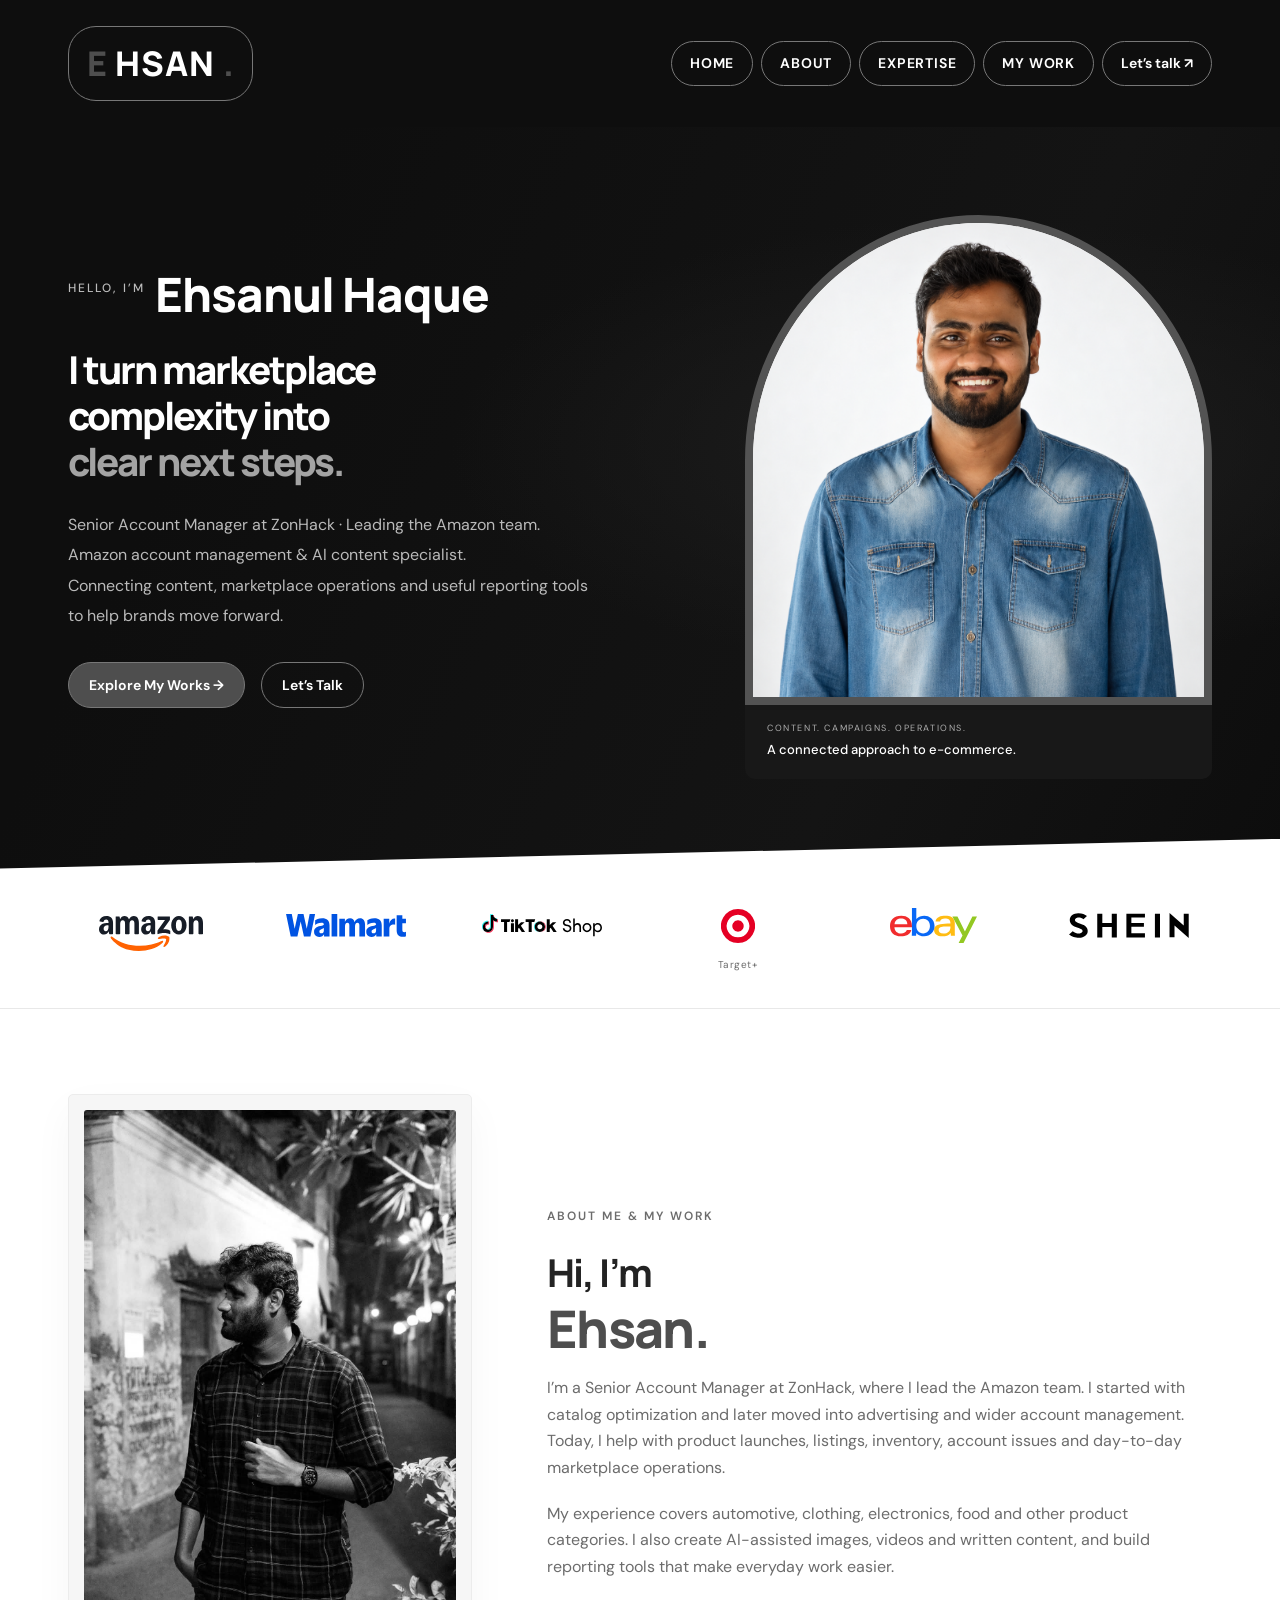
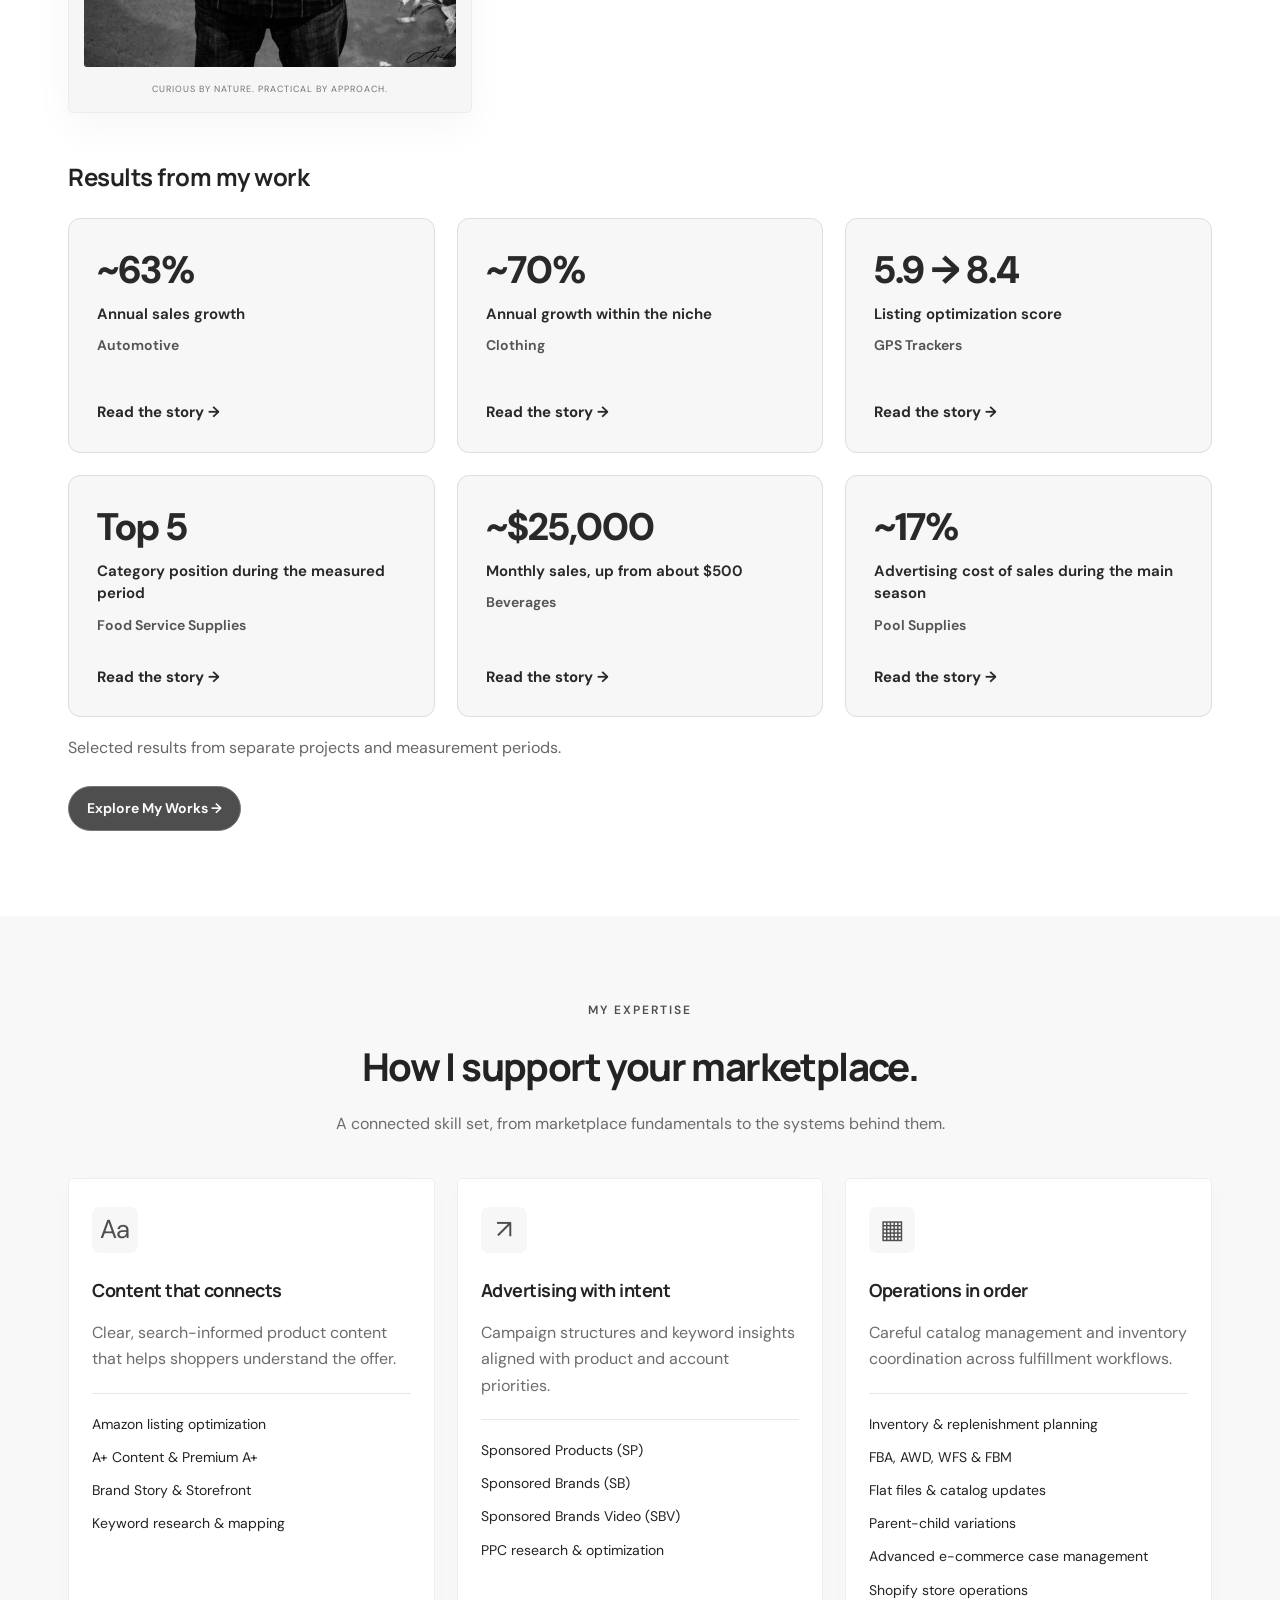
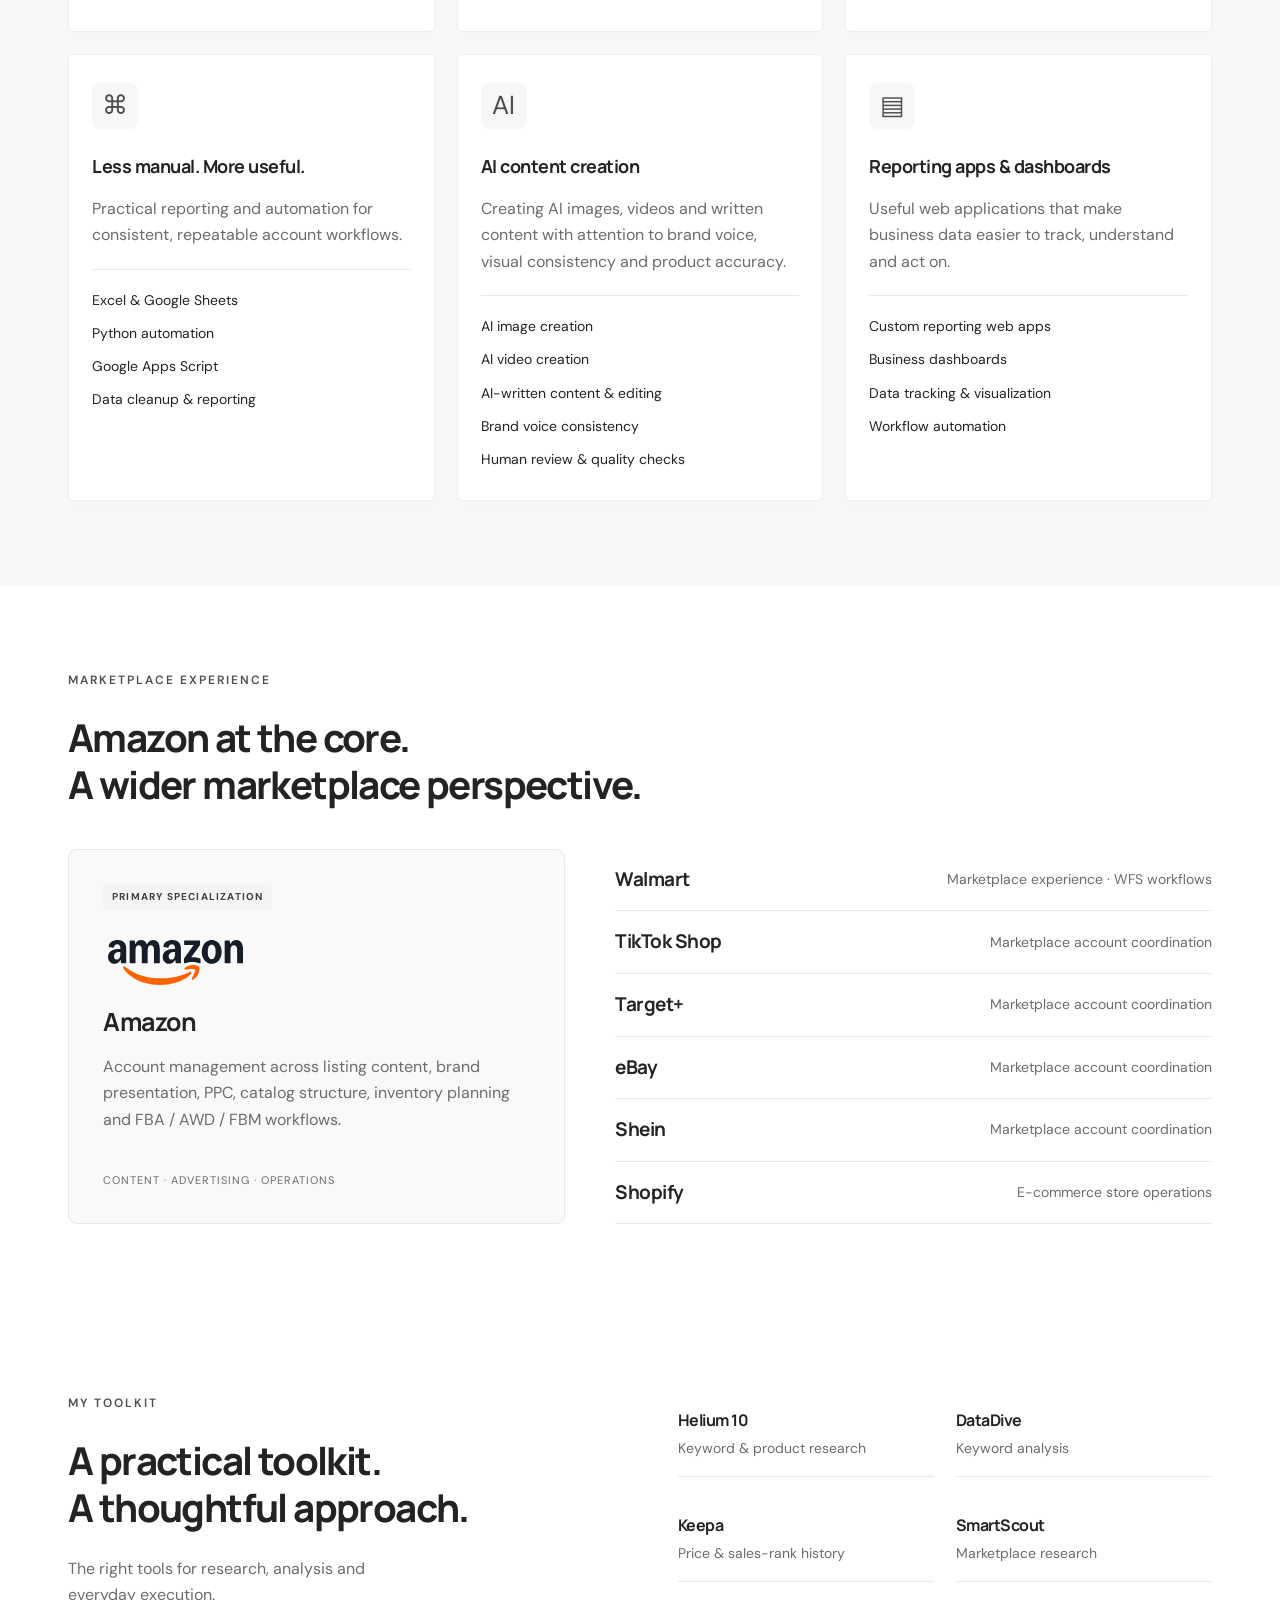
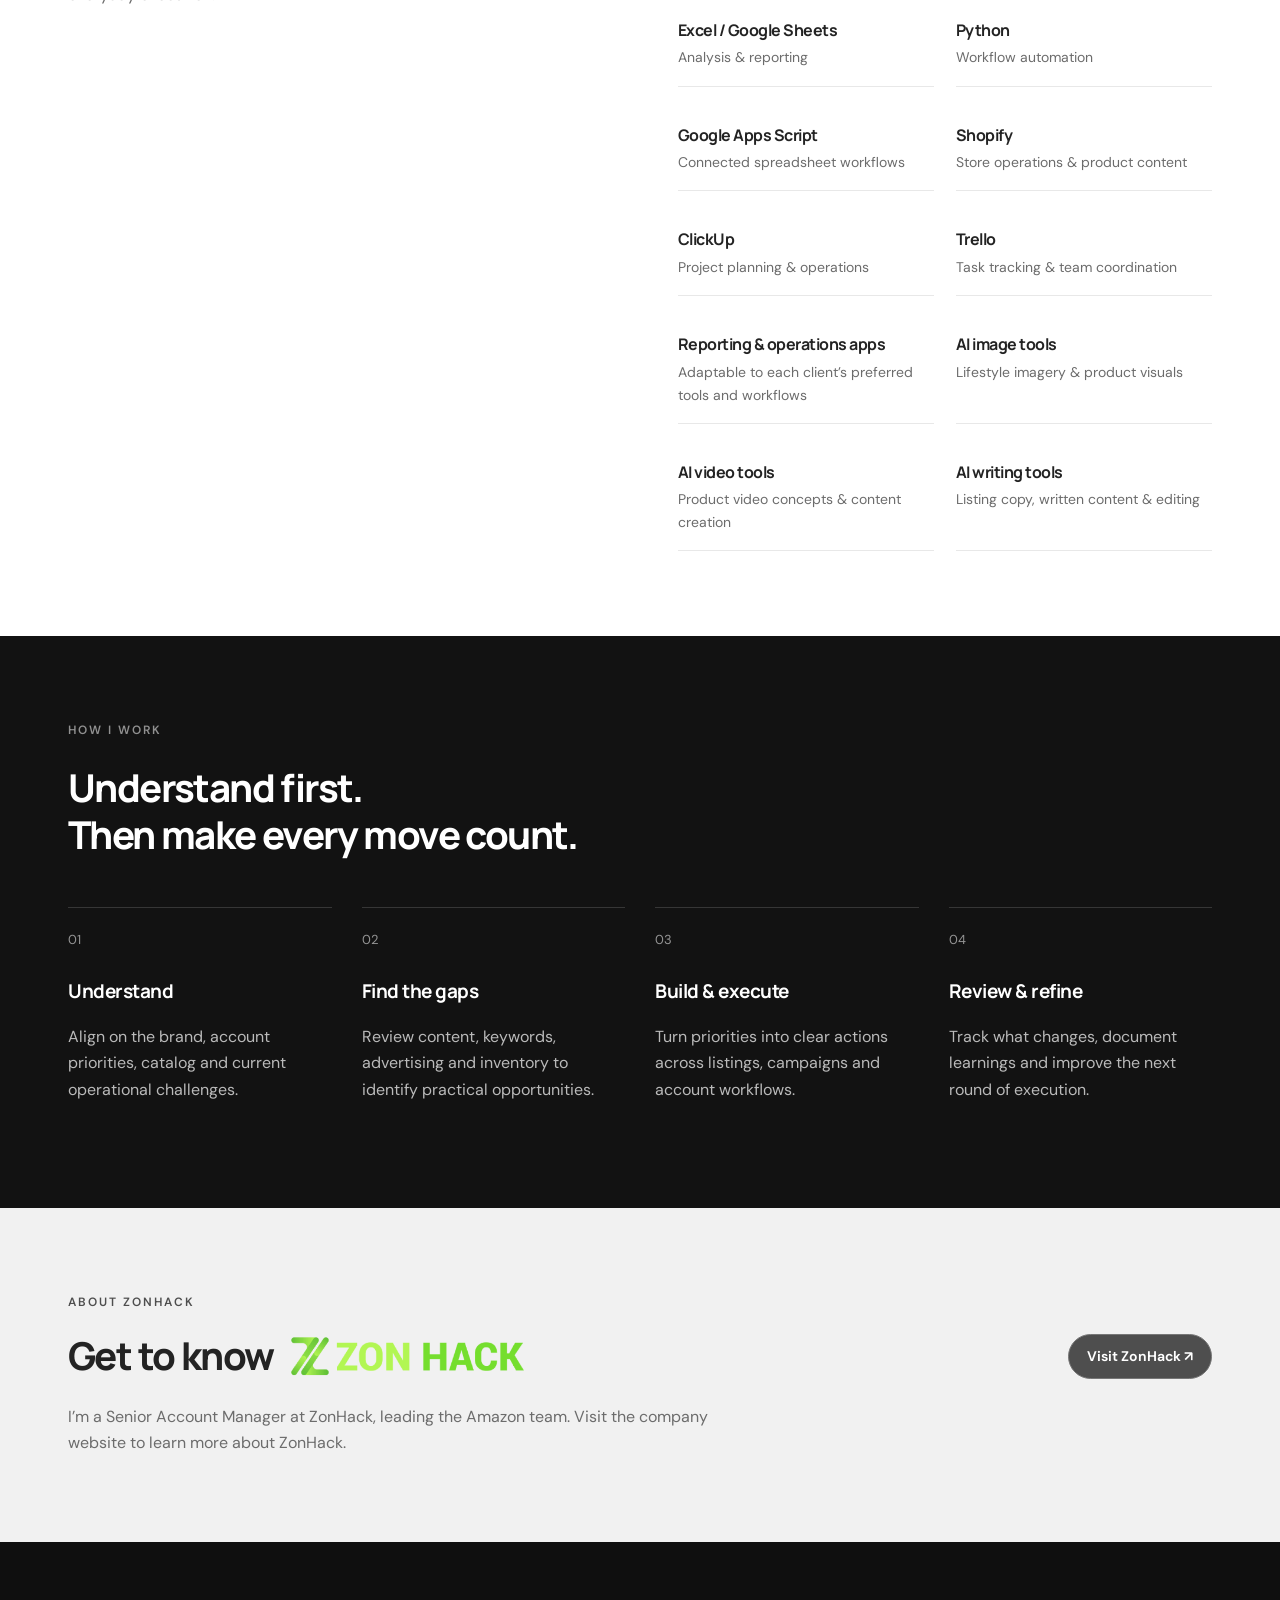
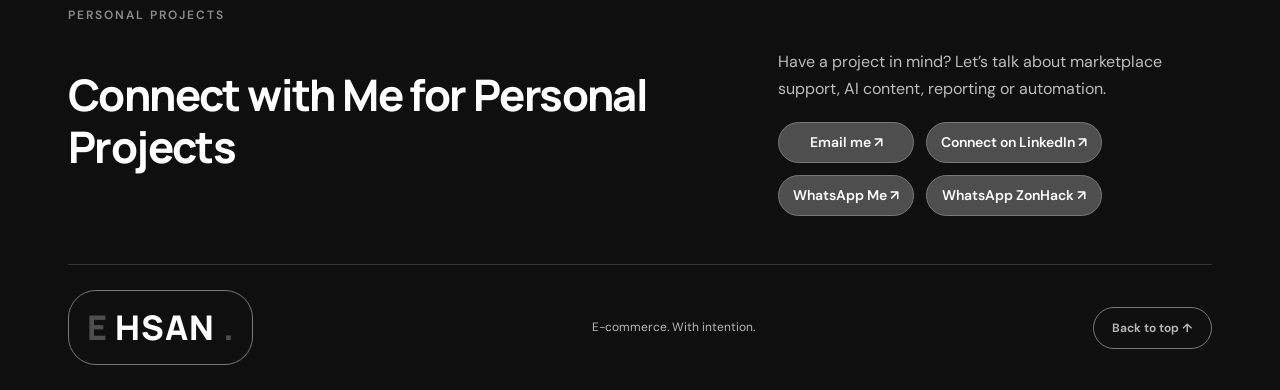
==== commit aae75ccb: "Remove conflicting About width rule and restore aligned responsive sections" ====
--- a/index.html
+++ b/index.html
@@ -1,5 +1,5 @@
 <!doctype html>
-<html lang="en"><head><meta charset="utf-8"><meta name="viewport" content="width=device-width,initial-scale=1"><title>Ehsan — E-commerce & Marketplace Specialist</title><meta name="description" content="Ehsan, Senior Account Manager and Amazon account management specialist. Marketplace strategy, AI content, advertising, reporting web apps, dashboards and automation."><link rel="icon" type="image/svg+xml" href="data:image/svg+xml,%3Csvg xmlns='http://www.w3.org/2000/svg' viewBox='0 0 40 40'%3E%3Crect width='40' height='40' rx='9' fill='%23474747'/%3E%3Ctext x='11' y='29' fill='white' font-family='Arial' font-size='29' font-weight='bold'%3Ee%3C/text%3E%3C/svg%3E"><link rel="stylesheet" href="styles.css?v=31d6a5881855"><link rel="stylesheet" href="theme.css?v=c451ef0831c7"></head>
+<html lang="en"><head><meta charset="utf-8"><meta name="viewport" content="width=device-width,initial-scale=1"><title>Ehsan — E-commerce & Marketplace Specialist</title><meta name="description" content="Ehsan, Senior Account Manager and Amazon account management specialist. Marketplace strategy, AI content, advertising, reporting web apps, dashboards and automation."><link rel="icon" type="image/svg+xml" href="data:image/svg+xml,%3Csvg xmlns='http://www.w3.org/2000/svg' viewBox='0 0 40 40'%3E%3Crect width='40' height='40' rx='9' fill='%23474747'/%3E%3Ctext x='11' y='29' fill='white' font-family='Arial' font-size='29' font-weight='bold'%3Ee%3C/text%3E%3C/svg%3E"><link rel="stylesheet" href="styles.css?v=fd7ac8c5c538"><link rel="stylesheet" href="theme.css?v=1d363a458d2e"></head>
 <body><a class="skip" href="#main">Skip to content</a><header><a class="wordmark" href="#main"><span class="brand-accent">E</span>HSAN<span class="brand-dot">.</span></a><nav aria-label="Main navigation"><a href="#main">Home</a><a href="#about">About</a><a href="#expertise">Expertise</a><a href="my-work.html">My Work</a><a class="nav-cta" href="#contact">Let’s talk ↗</a></nav></header>
 <main id="main"><section class="hero"><div class="wrap hero-grid"><div class="hero-intro"><div class="eyebrow"><span class="name-intro">HELLO, I’M</span><strong class="personal-name">Ehsanul Haque</strong></div><h1>I turn marketplace<br>complexity into<br><span>clear next steps.</span></h1><p class="hero-copy">Senior Account Manager at ZonHack · Leading the Amazon team.<br>Amazon account management & AI content specialist.<br>Connecting content, marketplace operations and useful reporting tools to help brands move forward.</p><div class="actions"><a class="button" href="my-work.html">Explore My Works →</a><a class="button hero-talk" href="#contact">Let’s Talk</a></div></div><div class="portrait-stage"><div class="portrait-frame"><img src="assets/ehsan-hero.png" alt="Ehsanul Haque" width="1141" height="1378" fetchpriority="high"></div><div class="portrait-caption"><span>CONTENT. CAMPAIGNS. OPERATIONS.</span><b>A connected approach to e-commerce.</b></div></div></div></section>
 <div class="market-strip"><div class="wrap" aria-label="Marketplace experience"><div class="logo-item amazon"><img src="assets/amazon.svg" alt="Amazon" width="120" height="35"></div><div class="logo-item walmart"><img src="assets/walmart.svg" alt="Walmart" width="120" height="35"></div><div class="logo-item tiktok-shop"><img src="assets/tiktok-shop.svg" alt="TikTok Shop" width="120" height="35"><span>&nbsp;</span></div><div class="logo-item target"><img src="assets/target.svg" alt="Target" width="120" height="35"><span>Target+</span></div><div class="logo-item ebay"><img src="assets/ebay.svg" alt="eBay" width="120" height="35"><span>&nbsp;</span></div><div class="logo-item shein"><img src="assets/shein.svg" alt="SHEIN" width="120" height="35"><span>&nbsp;</span></div></div></div>
--- a/styles.css
+++ b/styles.css
@@ -1,5 +1,5 @@
 @import url('https://fonts.googleapis.com/css2?family=DM+Sans:wght@400;450;500;550;600;650;700&family=Manrope:wght@400;500;600;650;700;750;800&display=swap');
-:root{--ink:#222222;--blue:#595959;--muted:#6f6f6f;--line:#e0e0e0;--paper:#ffffff;--soft:#f6f6f6}*{box-sizing:border-box}html{scroll-behavior:smooth;scroll-padding-top:100px}body{margin:0;background:var(--paper);color:var(--ink);font-family:'DM Sans',Arial,sans-serif;font-size:16px;line-height:1.65}a{color:inherit;text-decoration:none}a,summary{touch-action:manipulation}a:focus-visible,summary:focus-visible{outline:3px solid #989898;outline-offset:6px}.wrap{max-width:1240px;padding:0 48px;margin:auto}header{max-width:1440px;padding:25px 48px;margin:auto;display:flex;align-items:center;justify-content:space-between;border-bottom:1px solid var(--line)}.wordmark{font-family:'Manrope',sans-serif;font-size:32px;font-weight:800;letter-spacing:-1.8px}.wordmark span{font-family:Arial;font-size:13px;vertical-align:top;margin-left:4px;letter-spacing:0}nav{display:flex;gap:34px;align-items:center;font-size:14px;font-weight:600}.nav-cta{padding:10px 18px;border:1px solid var(--line);border-radius:5px}.nav-cta span{margin-left:18px}.hero{padding-top:62px;padding-bottom:60px}.eyebrow,.section-label{font-size:12px;letter-spacing:1.7px;font-weight:700}.eyebrow{display:flex;align-items:center;gap:10px;margin-bottom:27px}.tiny-line{display:block;width:24px;height:2px;background:var(--blue)}.hero-grid{display:grid;grid-template-columns:1.65fr 1fr;gap:65px;align-items:center}h1,h2,h3,p{margin-top:0}h1,h2,h3{font-family:'Manrope',sans-serif}h1{font-size:clamp(40px,4.6vw,65px);line-height:1.12;letter-spacing:-2.9px;font-weight:750;margin-bottom:25px}h1>span{color:var(--blue)}.hero-copy{color:var(--muted);max-width:525px;font-size:17px;line-height:1.8}.actions{display:flex;align-items:center;gap:26px;margin:30px 0}.button{background:var(--blue);color:white;padding:15px 21px;display:inline-flex;align-items:center;gap:26px;border-radius:5px;font-size:14px;font-weight:650;transition:background .2s,transform .2s}.button:hover{background:#444444;transform:translateY(-2px)}.text-link{font-size:14px;font-weight:600}.text-link span{margin-left:12px}.role{border-left:2px solid #dedede;padding-left:15px;font-size:13px;line-height:1.8;color:var(--muted);margin-top:35px}.role strong{font-weight:500;color:var(--ink)}.hero-card{background:#222222;color:#ffffff;padding:26px 30px 20px;border-radius:12px;position:relative;box-shadow:14px 16px 0 #f1f1f1;overflow:hidden}.card-top{display:flex;justify-content:space-between;color:#c7c7c7;font-size:10px;letter-spacing:1.1px;gap:10px}.big-a{font-family:Georgia,serif;font-size:94px;line-height:1.2;letter-spacing:-6px;margin-top:15px;color:#bdbdbd}.big-a span{font-family:Arial,sans-serif;font-size:56px;margin-left:5px;color:#a2a2a2}.hero-card h2{font-size:30px;line-height:1.2;letter-spacing:-1px;margin:5px 0 12px}.hero-card p{color:#bdbdbd;font-size:14px;margin-bottom:22px}.pillar{display:flex;border-top:1px solid #414141;align-items:center;gap:16px;padding:10px 0;font-size:14px}.pillar>span:first-child{color:#ababab;font-size:11px}.pillar b{font-weight:500;flex:1}.pillar>span:last-child{color:#bdbdbd}.card-bottom{font-size:9px;letter-spacing:1px;margin-top:13px;color:#ababab}.market-strip{border-block:1px solid var(--line);background:#fcfcfc}.market-strip>.wrap{display:flex;justify-content:space-between;align-items:center;gap:25px;padding-block:25px;flex-wrap:wrap}.market-strip .wrap>span{font-size:10px;letter-spacing:1.5px;color:var(--muted)}.market-strip b{font-size:21px;letter-spacing:-.7px}.market-strip small{font-size:10px;font-weight:400;letter-spacing:0}.section{padding-top:90px;padding-bottom:90px}.section-label{color:var(--blue);margin-bottom:24px}h2{font-size:clamp(30px,3.25vw,44px);line-height:1.22;letter-spacing:-1.6px;font-weight:650;margin-bottom:24px}h3{font-size:19px;letter-spacing:-.5px;line-height:1.35;font-weight:700}p{color:var(--muted);margin-bottom:20px}.about,.experience{display:grid;grid-template-columns:1fr 2fr;gap:50px}.about>div:last-child,.experience>div:last-child{max-width:700px}.large-copy{font-size:22px;color:var(--ink);line-height:1.6}.section-heading{display:flex;justify-content:space-between;gap:50px;align-items:flex-end;margin-bottom:36px}.section-heading h2{margin-bottom:0}.section-heading>p{max-width:340px;margin:0;font-size:15px}.expertise-bg{background:var(--soft)}.expertise-grid{display:grid;grid-template-columns:repeat(4,1fr);gap:25px}.expertise-grid article{border-top:1px solid #cfcfcf;padding-top:25px}.skill-icon{display:inline-flex;width:40px;height:40px;border:1px solid #d6d6d6;background:#f0f0f0;align-items:center;justify-content:center;font-size:23px;color:var(--blue);border-radius:8px;margin-bottom:27px}.expertise-grid h3{font-size:18px}.expertise-grid p{font-size:14px}.expertise-grid ul{list-style:none;padding:18px 0 0;margin:0;border-top:1px solid var(--line);font-size:13px;line-height:2.15}.market-grid{display:grid;grid-template-columns:1fr 1.2fr;gap:50px}.amazon-card{border:1px solid #dedede;border-radius:9px;padding:34px;background:#f9f9f9;display:flex;flex-direction:column;align-items:flex-start}.tag{font-size:10px;letter-spacing:1.2px;color:var(--blue);font-weight:700;background:#eeeeee;padding:5px 9px;border-radius:3px;display:inline-block}.amazon-card h3{font-size:36px;margin:30px 0 15px}.mini-label{font-size:10px;letter-spacing:1px;margin-top:auto;color:var(--muted)}.other-markets>div{display:flex;justify-content:space-between;align-items:center;gap:25px;padding:18px 0;border-bottom:1px solid var(--line)}.other-markets h3{margin:0}.other-markets p{font-size:13px;margin:0;text-align:right}.work-bg{background:#f7f7f7}.project{border-top:1px solid #d8d8d8}.project:last-child{border-bottom:1px solid #d8d8d8}.project summary{display:flex;gap:24px;align-items:center;padding:25px 0;cursor:pointer;list-style:none}.project summary::-webkit-details-marker{display:none}.project-number{font-size:12px;color:var(--muted);width:30px}.project h3{font-size:27px;margin:0;flex:1}.project-status{font-size:10px;letter-spacing:1px;color:var(--muted)}.project-toggle{border:1px solid #d2d2d2;border-radius:50%;width:35px;height:35px;display:grid;place-items:center;font-size:24px;font-weight:400;transition:transform .2s}.project[open] .project-toggle{transform:rotate(45deg)}.project-body{max-width:760px;padding:0 50px 22px;font-size:15px}.tools-section{display:grid;grid-template-columns:1fr 1fr;gap:75px}.tools-section>div>p{max-width:320px}.tool-list{display:grid;grid-template-columns:1fr 1fr;gap:22px}.tool-list>div{border-bottom:1px solid var(--line);padding-bottom:15px}.tool-list h3{font-size:16px;margin-bottom:5px}.tool-list p{font-size:13px;margin:0}.process-bg{background:#222222;color:white}.process-bg .section-label{color:#bcbcbc}.process-grid{display:grid;grid-template-columns:repeat(4,1fr);gap:30px;margin-top:48px}.process-grid article{border-top:1px solid #545454;padding-top:18px}.process-grid article>span{font-size:13px;color:#bcbcbc}.process-grid h3{margin-top:27px}.process-grid p{font-size:14px;color:#c0c0c0}.experience .tag{margin-bottom:22px}.experience-foot{font-size:13px;border-top:1px solid var(--line);padding-top:20px;margin-top:25px;color:var(--muted)}.contact{background:var(--blue);color:white;padding-top:64px}.contact .section-label{color:#dcdcdc}.contact-grid{display:grid;grid-template-columns:1.5fr 1fr;gap:60px;align-items:center}.contact h2{font-size:clamp(35px,3.5vw,49px)}.contact h2 span{color:#cacaca}.contact p{color:#eaeaea}.light{background:white;color:var(--blue)}.light:hover{background:#f2f2f2}.contact-pending{border:1px solid #bababa;border-radius:4px;padding:14px 18px;display:inline-block;font-size:14px}.contact-address{font-size:14px;margin-top:14px}footer{border-top:1px solid #8b8b8b;display:flex;align-items:center;justify-content:space-between;gap:20px;margin-top:48px;padding:25px 0}footer>span,footer>a:last-child{font-size:12px;color:#eaeaea}.skip{position:absolute;top:-100px;left:15px;padding:12px;background:white;z-index:10}.skip:focus{top:10px}@media(min-width:1440px){header{padding-inline:148px;max-width:1440px}}@media(max-width:1000px){.hero-grid{gap:35px;grid-template-columns:1.4fr 1fr}h1{font-size:48px;letter-spacing:-2px}.hero-card{padding:24px}.expertise-grid{grid-template-columns:repeat(2,1fr);gap:35px}.about,.experience{grid-template-columns:1fr 2.5fr;gap:20px}.tools-section{gap:35px}.market-grid{gap:30px}.process-grid{grid-template-columns:repeat(2,1fr)}.contact-grid{gap:30px}}@media(max-width:720px){.wrap{padding-inline:24px}header{padding:20px 24px}nav{gap:18px}nav>a:not(.nav-cta){display:none}.wordmark{font-size:29px}.hero{padding-top:40px;padding-bottom:45px}.eyebrow{font-size:10px;letter-spacing:1.1px}.hero-grid{grid-template-columns:1fr;gap:40px}h1{font-size:clamp(37px,8.4vw,57px);letter-spacing:-1.8px}.hero-copy{font-size:16px}.hero-card{max-width:460px;width:100%;padding:25px 28px}.big-a{float:right;margin-top:25px;font-size:90px}.hero-card h2{margin-top:30px}.hero-card>p{max-width:210px}.card-top{font-size:9px}.hero-card .pillar{clear:both}.actions{gap:20px;flex-wrap:wrap}.role{margin-top:25px}.market-strip>.wrap{justify-content:flex-start;gap:22px 28px}.market-strip .wrap>span{width:100%}.market-strip b{font-size:19px}.section{padding-top:58px;padding-bottom:58px}.about,.experience,.market-grid,.tools-section,.contact-grid{grid-template-columns:1fr;gap:24px}.section-heading{display:block;margin-bottom:30px}.section-heading>p{margin-top:22px;max-width:100%}.large-copy{font-size:20px}.expertise-grid{gap:30px 22px}.expertise-grid h3{font-size:17px}.expertise-grid ul{font-size:12px}.expertise-grid p{font-size:14px}.project summary{gap:12px;flex-wrap:wrap;padding:22px 0}.project h3{font-size:23px}.project-status{order:4;width:100%;margin-left:42px;font-size:9px}.project-body{padding-left:42px;padding-right:0}.other-markets>div{gap:20px}.other-markets p{max-width:150px}.other-markets h3{font-size:18px}.section-label{font-size:10px;margin-bottom:20px}.process-grid{gap:25px}.contact{padding-top:48px}.contact-grid h2{margin-bottom:0}footer{flex-wrap:wrap;margin-top:30px}footer>.wordmark{width:100%}footer{padding-bottom:28px}.tools-section>div>p{max-width:100%}}@media(prefers-reduced-motion:reduce){html{scroll-behavior:auto}*{transition:none!important}} 
+:root{--ink:#222222;--blue:#595959;--muted:#6f6f6f;--line:#e0e0e0;--paper:#ffffff;--soft:#f6f6f6}*{box-sizing:border-box}html{scroll-behavior:smooth;scroll-padding-top:100px}body{margin:0;background:var(--paper);color:var(--ink);font-family:'DM Sans',Arial,sans-serif;font-size:16px;line-height:1.65}a{color:inherit;text-decoration:none}a,summary{touch-action:manipulation}a:focus-visible,summary:focus-visible{outline:3px solid #989898;outline-offset:6px}.wrap{max-width:1240px;padding:0 48px;margin:auto}header{max-width:1440px;padding:25px 48px;margin:auto;display:flex;align-items:center;justify-content:space-between;border-bottom:1px solid var(--line)}.wordmark{font-family:'Manrope',sans-serif;font-size:32px;font-weight:800;letter-spacing:-1.8px}.wordmark span{font-family:Arial;font-size:13px;vertical-align:top;margin-left:4px;letter-spacing:0}nav{display:flex;gap:34px;align-items:center;font-size:14px;font-weight:600}.nav-cta{padding:10px 18px;border:1px solid var(--line);border-radius:5px}.nav-cta span{margin-left:18px}.hero{padding-top:62px;padding-bottom:60px}.eyebrow,.section-label{font-size:12px;letter-spacing:1.7px;font-weight:700}.eyebrow{display:flex;align-items:center;gap:10px;margin-bottom:27px}.tiny-line{display:block;width:24px;height:2px;background:var(--blue)}.hero-grid{display:grid;grid-template-columns:1.65fr 1fr;gap:65px;align-items:center}h1,h2,h3,p{margin-top:0}h1,h2,h3{font-family:'Manrope',sans-serif}h1{font-size:clamp(40px,4.6vw,65px);line-height:1.12;letter-spacing:-2.9px;font-weight:750;margin-bottom:25px}h1>span{color:var(--blue)}.hero-copy{color:var(--muted);max-width:525px;font-size:17px;line-height:1.8}.actions{display:flex;align-items:center;gap:26px;margin:30px 0}.button{background:var(--blue);color:white;padding:15px 21px;display:inline-flex;align-items:center;gap:26px;border-radius:5px;font-size:14px;font-weight:650;transition:background .2s,transform .2s}.button:hover{background:#444444;transform:translateY(-2px)}.text-link{font-size:14px;font-weight:600}.text-link span{margin-left:12px}.role{border-left:2px solid #dedede;padding-left:15px;font-size:13px;line-height:1.8;color:var(--muted);margin-top:35px}.role strong{font-weight:500;color:var(--ink)}.hero-card{background:#222222;color:#ffffff;padding:26px 30px 20px;border-radius:12px;position:relative;box-shadow:14px 16px 0 #f1f1f1;overflow:hidden}.card-top{display:flex;justify-content:space-between;color:#c7c7c7;font-size:10px;letter-spacing:1.1px;gap:10px}.big-a{font-family:Georgia,serif;font-size:94px;line-height:1.2;letter-spacing:-6px;margin-top:15px;color:#bdbdbd}.big-a span{font-family:Arial,sans-serif;font-size:56px;margin-left:5px;color:#a2a2a2}.hero-card h2{font-size:30px;line-height:1.2;letter-spacing:-1px;margin:5px 0 12px}.hero-card p{color:#bdbdbd;font-size:14px;margin-bottom:22px}.pillar{display:flex;border-top:1px solid #414141;align-items:center;gap:16px;padding:10px 0;font-size:14px}.pillar>span:first-child{color:#ababab;font-size:11px}.pillar b{font-weight:500;flex:1}.pillar>span:last-child{color:#bdbdbd}.card-bottom{font-size:9px;letter-spacing:1px;margin-top:13px;color:#ababab}.market-strip{border-block:1px solid var(--line);background:#fcfcfc}.market-strip>.wrap{display:flex;justify-content:space-between;align-items:center;gap:25px;padding-block:25px;flex-wrap:wrap}.market-strip .wrap>span{font-size:10px;letter-spacing:1.5px;color:var(--muted)}.market-strip b{font-size:21px;letter-spacing:-.7px}.market-strip small{font-size:10px;font-weight:400;letter-spacing:0}.section{padding-top:90px;padding-bottom:90px}.section-label{color:var(--blue);margin-bottom:24px}h2{font-size:clamp(30px,3.25vw,44px);line-height:1.22;letter-spacing:-1.6px;font-weight:650;margin-bottom:24px}h3{font-size:19px;letter-spacing:-.5px;line-height:1.35;font-weight:700}p{color:var(--muted);margin-bottom:20px}.about,.experience{display:grid;grid-template-columns:1fr 2fr;gap:50px}.about-intro,.experience>div:last-child{max-width:700px}.large-copy{font-size:22px;color:var(--ink);line-height:1.6}.section-heading{display:flex;justify-content:space-between;gap:50px;align-items:flex-end;margin-bottom:36px}.section-heading h2{margin-bottom:0}.section-heading>p{max-width:340px;margin:0;font-size:15px}.expertise-bg{background:var(--soft)}.expertise-grid{display:grid;grid-template-columns:repeat(4,1fr);gap:25px}.expertise-grid article{border-top:1px solid #cfcfcf;padding-top:25px}.skill-icon{display:inline-flex;width:40px;height:40px;border:1px solid #d6d6d6;background:#f0f0f0;align-items:center;justify-content:center;font-size:23px;color:var(--blue);border-radius:8px;margin-bottom:27px}.expertise-grid h3{font-size:18px}.expertise-grid p{font-size:14px}.expertise-grid ul{list-style:none;padding:18px 0 0;margin:0;border-top:1px solid var(--line);font-size:13px;line-height:2.15}.market-grid{display:grid;grid-template-columns:1fr 1.2fr;gap:50px}.amazon-card{border:1px solid #dedede;border-radius:9px;padding:34px;background:#f9f9f9;display:flex;flex-direction:column;align-items:flex-start}.tag{font-size:10px;letter-spacing:1.2px;color:var(--blue);font-weight:700;background:#eeeeee;padding:5px 9px;border-radius:3px;display:inline-block}.amazon-card h3{font-size:36px;margin:30px 0 15px}.mini-label{font-size:10px;letter-spacing:1px;margin-top:auto;color:var(--muted)}.other-markets>div{display:flex;justify-content:space-between;align-items:center;gap:25px;padding:18px 0;border-bottom:1px solid var(--line)}.other-markets h3{margin:0}.other-markets p{font-size:13px;margin:0;text-align:right}.work-bg{background:#f7f7f7}.project{border-top:1px solid #d8d8d8}.project:last-child{border-bottom:1px solid #d8d8d8}.project summary{display:flex;gap:24px;align-items:center;padding:25px 0;cursor:pointer;list-style:none}.project summary::-webkit-details-marker{display:none}.project-number{font-size:12px;color:var(--muted);width:30px}.project h3{font-size:27px;margin:0;flex:1}.project-status{font-size:10px;letter-spacing:1px;color:var(--muted)}.project-toggle{border:1px solid #d2d2d2;border-radius:50%;width:35px;height:35px;display:grid;place-items:center;font-size:24px;font-weight:400;transition:transform .2s}.project[open] .project-toggle{transform:rotate(45deg)}.project-body{max-width:760px;padding:0 50px 22px;font-size:15px}.tools-section{display:grid;grid-template-columns:1fr 1fr;gap:75px}.tools-section>div>p{max-width:320px}.tool-list{display:grid;grid-template-columns:1fr 1fr;gap:22px}.tool-list>div{border-bottom:1px solid var(--line);padding-bottom:15px}.tool-list h3{font-size:16px;margin-bottom:5px}.tool-list p{font-size:13px;margin:0}.process-bg{background:#222222;color:white}.process-bg .section-label{color:#bcbcbc}.process-grid{display:grid;grid-template-columns:repeat(4,1fr);gap:30px;margin-top:48px}.process-grid article{border-top:1px solid #545454;padding-top:18px}.process-grid article>span{font-size:13px;color:#bcbcbc}.process-grid h3{margin-top:27px}.process-grid p{font-size:14px;color:#c0c0c0}.experience .tag{margin-bottom:22px}.experience-foot{font-size:13px;border-top:1px solid var(--line);padding-top:20px;margin-top:25px;color:var(--muted)}.contact{background:var(--blue);color:white;padding-top:64px}.contact .section-label{color:#dcdcdc}.contact-grid{display:grid;grid-template-columns:1.5fr 1fr;gap:60px;align-items:center}.contact h2{font-size:clamp(35px,3.5vw,49px)}.contact h2 span{color:#cacaca}.contact p{color:#eaeaea}.light{background:white;color:var(--blue)}.light:hover{background:#f2f2f2}.contact-pending{border:1px solid #bababa;border-radius:4px;padding:14px 18px;display:inline-block;font-size:14px}.contact-address{font-size:14px;margin-top:14px}footer{border-top:1px solid #8b8b8b;display:flex;align-items:center;justify-content:space-between;gap:20px;margin-top:48px;padding:25px 0}footer>span,footer>a:last-child{font-size:12px;color:#eaeaea}.skip{position:absolute;top:-100px;left:15px;padding:12px;background:white;z-index:10}.skip:focus{top:10px}@media(min-width:1440px){header{padding-inline:148px;max-width:1440px}}@media(max-width:1000px){.hero-grid{gap:35px;grid-template-columns:1.4fr 1fr}h1{font-size:48px;letter-spacing:-2px}.hero-card{padding:24px}.expertise-grid{grid-template-columns:repeat(2,1fr);gap:35px}.about,.experience{grid-template-columns:1fr 2.5fr;gap:20px}.tools-section{gap:35px}.market-grid{gap:30px}.process-grid{grid-template-columns:repeat(2,1fr)}.contact-grid{gap:30px}}@media(max-width:720px){.wrap{padding-inline:24px}header{padding:20px 24px}nav{gap:18px}nav>a:not(.nav-cta){display:none}.wordmark{font-size:29px}.hero{padding-top:40px;padding-bottom:45px}.eyebrow{font-size:10px;letter-spacing:1.1px}.hero-grid{grid-template-columns:1fr;gap:40px}h1{font-size:clamp(37px,8.4vw,57px);letter-spacing:-1.8px}.hero-copy{font-size:16px}.hero-card{max-width:460px;width:100%;padding:25px 28px}.big-a{float:right;margin-top:25px;font-size:90px}.hero-card h2{margin-top:30px}.hero-card>p{max-width:210px}.card-top{font-size:9px}.hero-card .pillar{clear:both}.actions{gap:20px;flex-wrap:wrap}.role{margin-top:25px}.market-strip>.wrap{justify-content:flex-start;gap:22px 28px}.market-strip .wrap>span{width:100%}.market-strip b{font-size:19px}.section{padding-top:58px;padding-bottom:58px}.about,.experience,.market-grid,.tools-section,.contact-grid{grid-template-columns:1fr;gap:24px}.section-heading{display:block;margin-bottom:30px}.section-heading>p{margin-top:22px;max-width:100%}.large-copy{font-size:20px}.expertise-grid{gap:30px 22px}.expertise-grid h3{font-size:17px}.expertise-grid ul{font-size:12px}.expertise-grid p{font-size:14px}.project summary{gap:12px;flex-wrap:wrap;padding:22px 0}.project h3{font-size:23px}.project-status{order:4;width:100%;margin-left:42px;font-size:9px}.project-body{padding-left:42px;padding-right:0}.other-markets>div{gap:20px}.other-markets p{max-width:150px}.other-markets h3{font-size:18px}.section-label{font-size:10px;margin-bottom:20px}.process-grid{gap:25px}.contact{padding-top:48px}.contact-grid h2{margin-bottom:0}footer{flex-wrap:wrap;margin-top:30px}footer>.wordmark{width:100%}footer{padding-bottom:28px}.tools-section>div>p{max-width:100%}}@media(prefers-reduced-motion:reduce){html{scroll-behavior:auto}*{transition:none!important}} 
 /* Reference-inspired visual direction */
 :root{--blue:#535353;--ink:#212121;--muted:#6f6f6f;--line:#e9e9e9;--soft:#f8f8f8}
 header{background:#0e0e0e;color:#ffffff;max-width:none;padding:26px max(32px,calc((100vw - 1144px)/2));border:0;position:relative;z-index:2}.wordmark{letter-spacing:1px;font-size:29px}.wordmark .brand-accent{font:inherit;color:var(--blue);margin:0;vertical-align:baseline}.wordmark .brand-dot{font:inherit;color:var(--blue);margin:0;vertical-align:baseline}nav{gap:27px;font-size:12px}nav>a:not(.nav-cta){text-transform:uppercase;letter-spacing:.8px}.nav-cta{border-color:#535353;border-radius:30px;padding:9px 20px}.hero{max-width:none;background:radial-gradient(ellipse at 76% 43%,#1e1e1e 0,transparent 38%),linear-gradient(115deg,#0e0e0e 20%,#141414 70%,#0d0d0d);color:white;position:relative;padding:68px 0 70px}.hero-grid{grid-template-columns:1.3fr 1fr;gap:70px}.eyebrow{font-size:12px;font-weight:500;letter-spacing:2px;margin-bottom:22px}h1{font-size:clamp(40px,4.1vw,59px);font-weight:800;line-height:1.2;letter-spacing:-2px}.hero-copy{font-size:16px;color:#bababa;line-height:1.9}.button{border-radius:30px;padding:13px 25px}.hero .text-link{border-bottom:1px solid #868686;padding-bottom:4px}.hero-socials{display:flex;gap:20px;font-size:12px;color:#cecece;letter-spacing:.7px;margin-top:40px}.hero-socials>span{color:#5d5d5d}.portrait-stage{position:relative;padding:20px 0}.portrait-frame{border-radius:50% 50% 10px 10px;border:8px solid #535353;overflow:hidden;box-shadow:24px -18px 0 -19px #535353;aspect-ratio:1/1.05;background:#fafafa}.portrait-frame img{width:100%;height:100%;object-fit:cover;object-position:50% 40%;display:block}.portrait-caption{position:relative;margin-top:-35px;margin-left:-26px;background:#181818;border-left:3px solid var(--blue);padding:16px 22px;box-shadow:0 12px 32px #05050540}.portrait-caption span{display:block;font-size:9px;letter-spacing:1.6px;color:#aeaeae}.portrait-caption b{font-size:13px;font-weight:500}.scroll-cue{display:flex;gap:15px;align-items:center;justify-content:center;font-size:9px;letter-spacing:2px;color:#b4b4b4;margin-top:45px}.scroll-cue span{font-size:20px;color:var(--blue)}.hero{clip-path:polygon(0 0,100% 0,100% 96%,0 100%);margin-bottom:-1px}@media(max-width:720px){header{padding:20px 24px}.hero{padding-top:35px}.hero-grid{grid-template-columns:1fr;gap:20px}h1{font-size:clamp(36px,8.5vw,55px)}.portrait-stage{max-width:330px;margin:20px auto 0;width:100%}.portrait-caption{margin-left:-10px}.hero-socials{margin-top:25px}.hero nav{gap:10px}}
--- a/theme.css
+++ b/theme.css
@@ -239,15 +239,15 @@
 @media(max-width:1000px) { .results-grid { grid-template-columns:repeat(2,minmax(0,1fr)); } }
 @media(max-width:440px) { .results-grid { grid-template-columns:1fr; } }
 
-/* Give the results the full section width, overriding the legacy About limit. */
-.wrap.about-results { width:100%; max-width:1680px; padding-inline:clamp(24px,4vw,76px); grid-template-columns:minmax(240px,.7fr) minmax(0,1.3fr); column-gap:clamp(32px,5vw,90px); row-gap:56px; }
-.about-results .about-intro { max-width:800px; }
-.about-results > .selected-results { width:100%; max-width:none; min-width:0; grid-column:1 / -1; }
+/* Shared page alignment and responsive results. */
+.wrap.about-results { max-width:1240px; width:100%; padding-inline:48px; grid-template-columns:.85fr 1.4fr; gap:48px 75px; }
+.about-results .about-photo { width:100%; max-width:none; justify-self:stretch; }
+.about-results > .selected-results { max-width:none; width:100%; min-width:0; grid-column:1 / -1; }
 .about-results .results-grid { width:100%; grid-template-columns:repeat(3,minmax(0,1fr)); gap:22px; }
-.about-results a.result-card { min-width:0; min-height:235px; padding:28px 30px; gap:10px; }
-.about-results .result-card strong { font-size:clamp(30px,2.8vw,46px); letter-spacing:-1px; }
+.about-results a.result-card { min-width:0; min-height:235px; padding:28px; gap:10px; }
+.about-results .result-card strong { font-size:clamp(28px,3vw,40px); letter-spacing:-1px; }
 .about-results .result-card .result-link { white-space:nowrap; padding-top:20px; }
-@media(max-width:1000px) { .about-results .results-grid { grid-template-columns:repeat(2,minmax(0,1fr)); } }
-@media(max-width:720px) { .wrap.about-results { grid-template-columns:1fr; row-gap:32px; } .about-results a.result-card { padding:24px; } }
+@media(max-width:1000px) { .wrap.about-results { column-gap:35px; } .about-results .results-grid { grid-template-columns:repeat(2,minmax(0,1fr)); } }
+@media(max-width:720px) { .wrap.about-results { padding-inline:24px; grid-template-columns:1fr; row-gap:32px; } .about-results .about-photo { max-width:360px; justify-self:center; } .about-results a.result-card { padding:22px; } }
 @media(max-width:540px) { .about-results .results-grid { grid-template-columns:1fr; gap:16px; } .about-results a.result-card { min-height:210px; } }
 
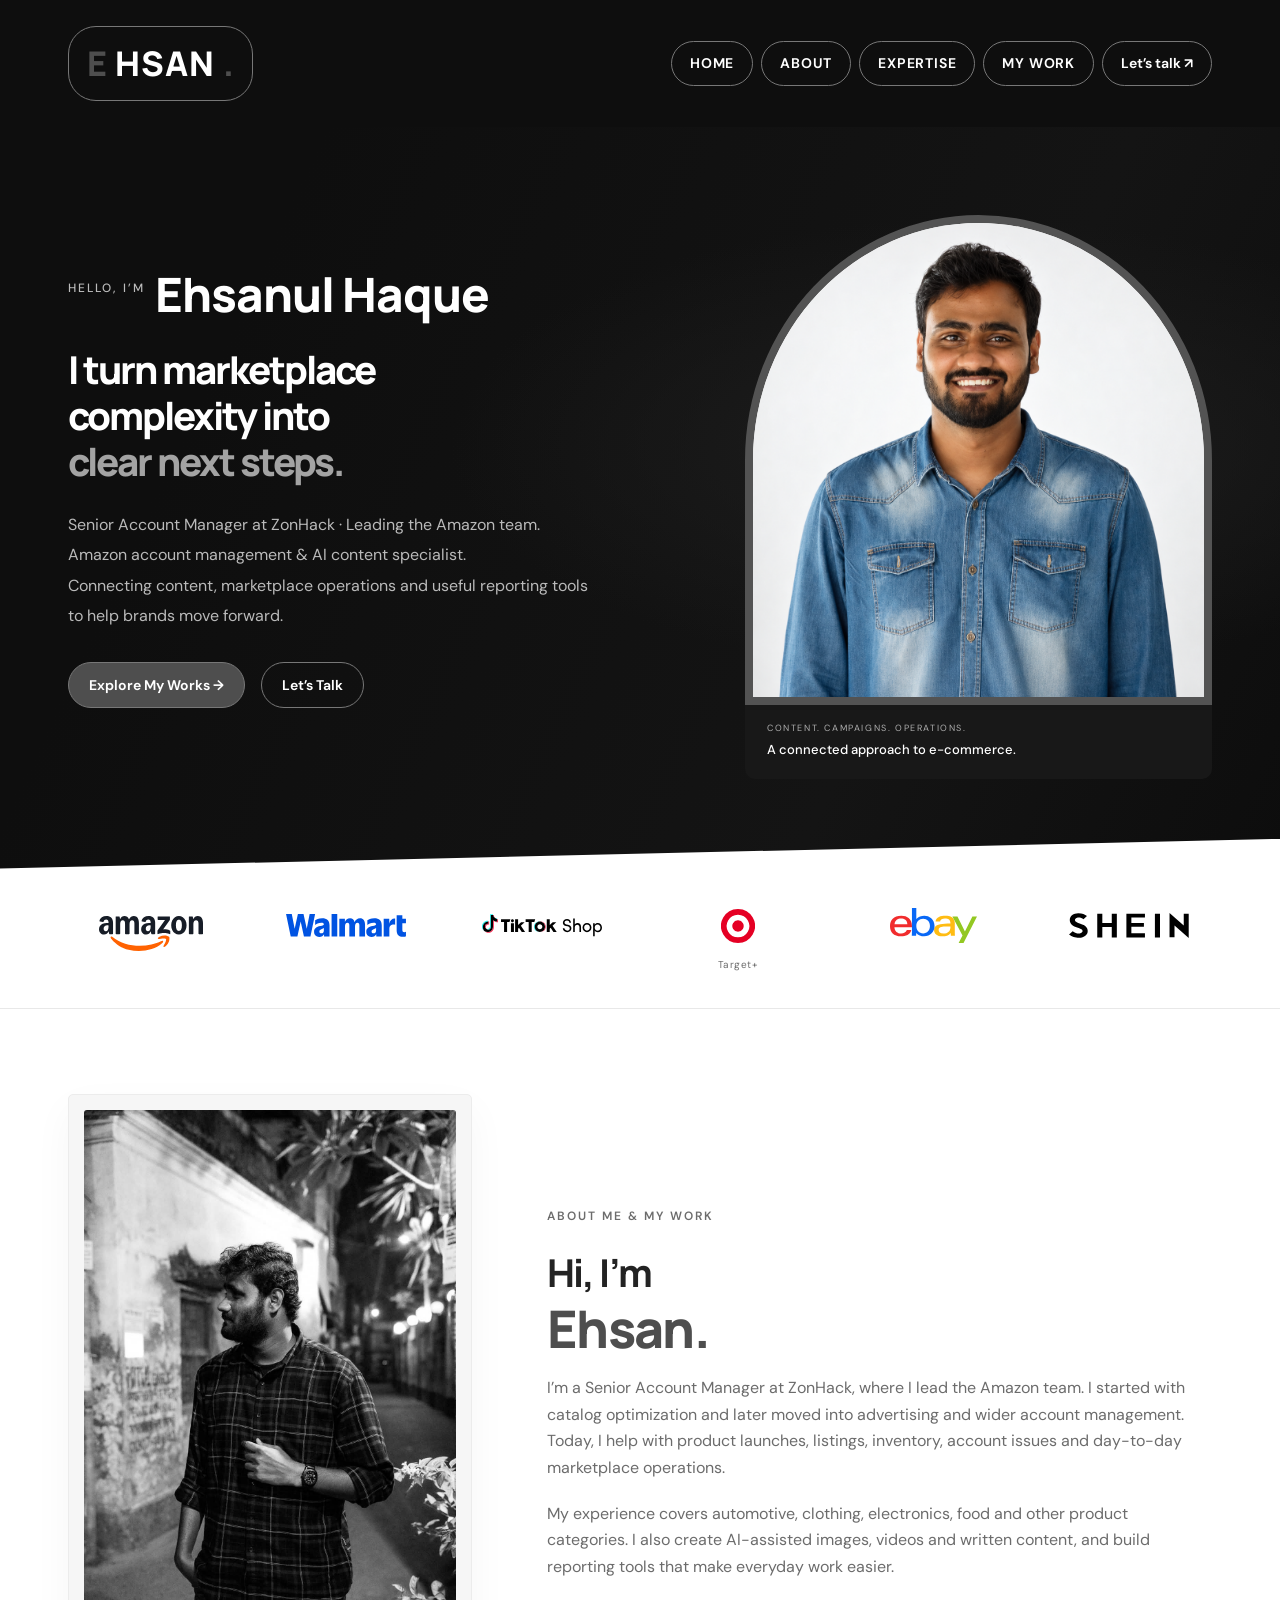
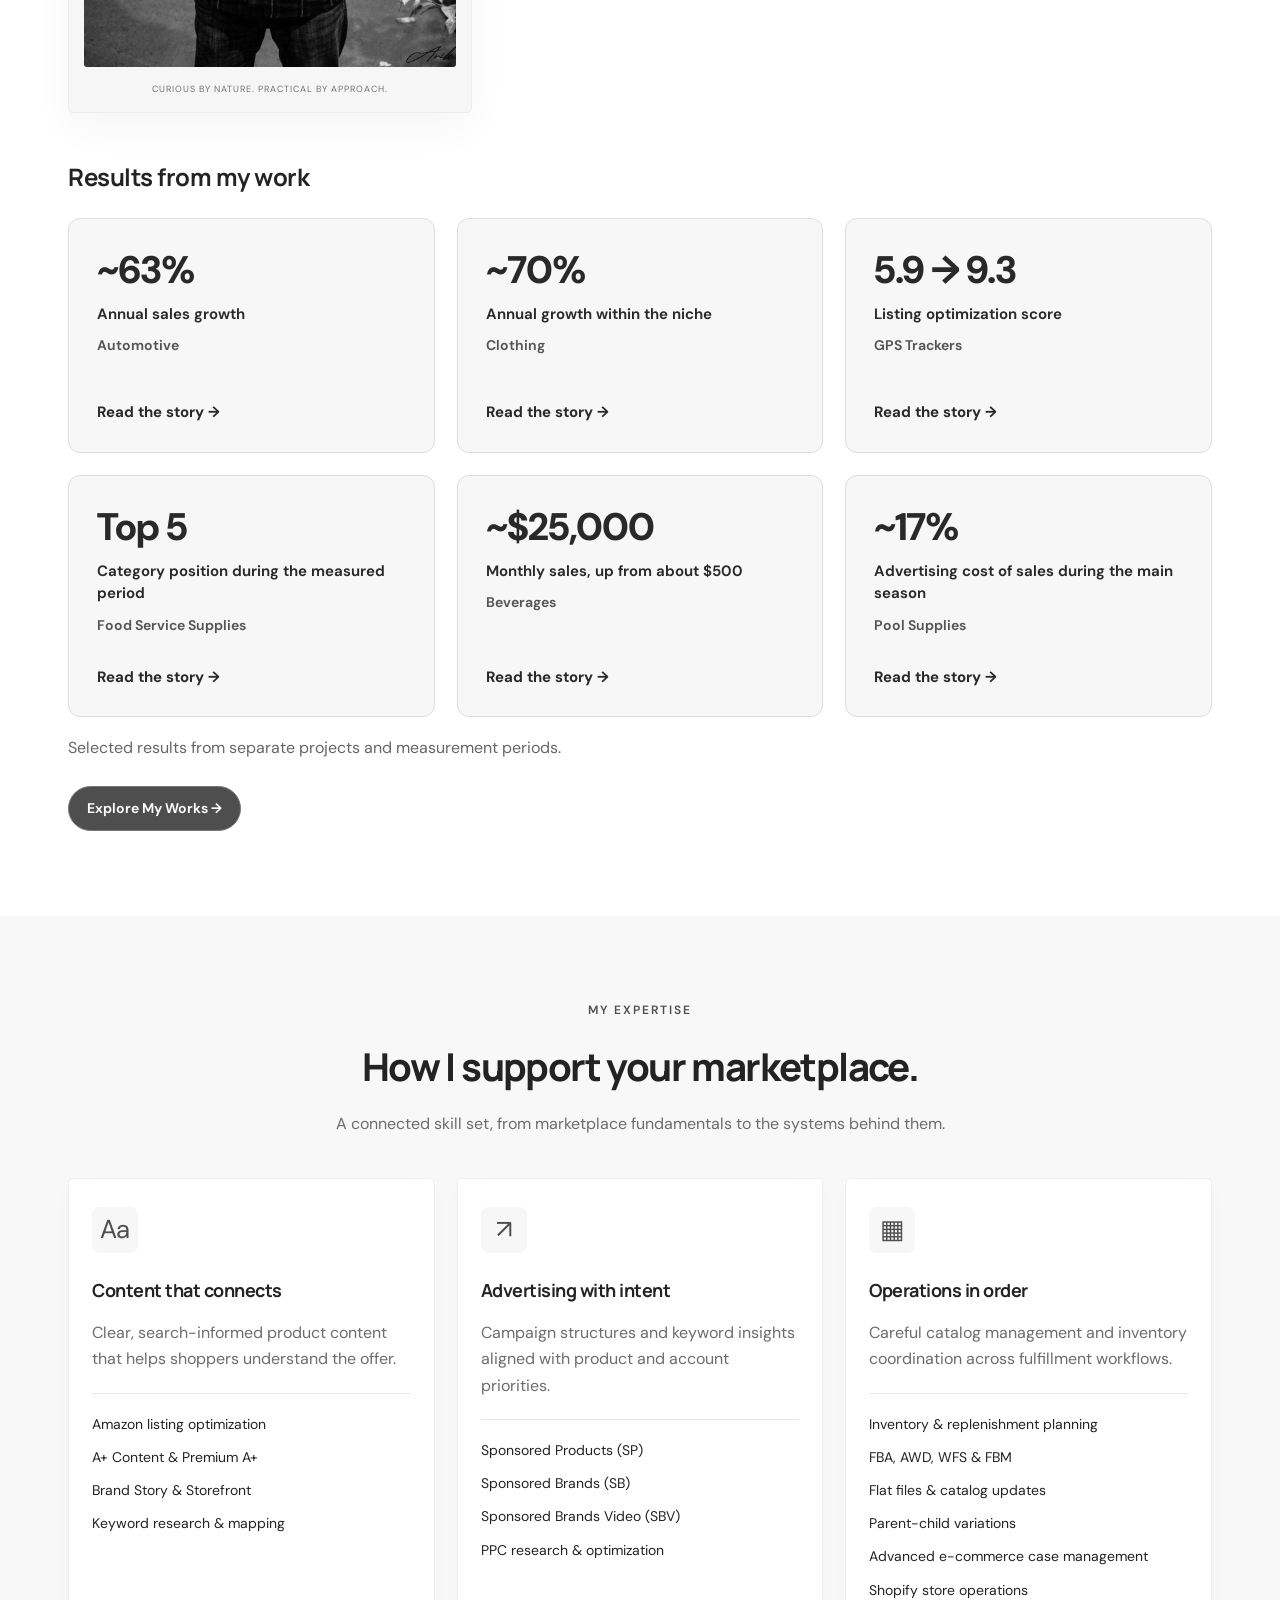
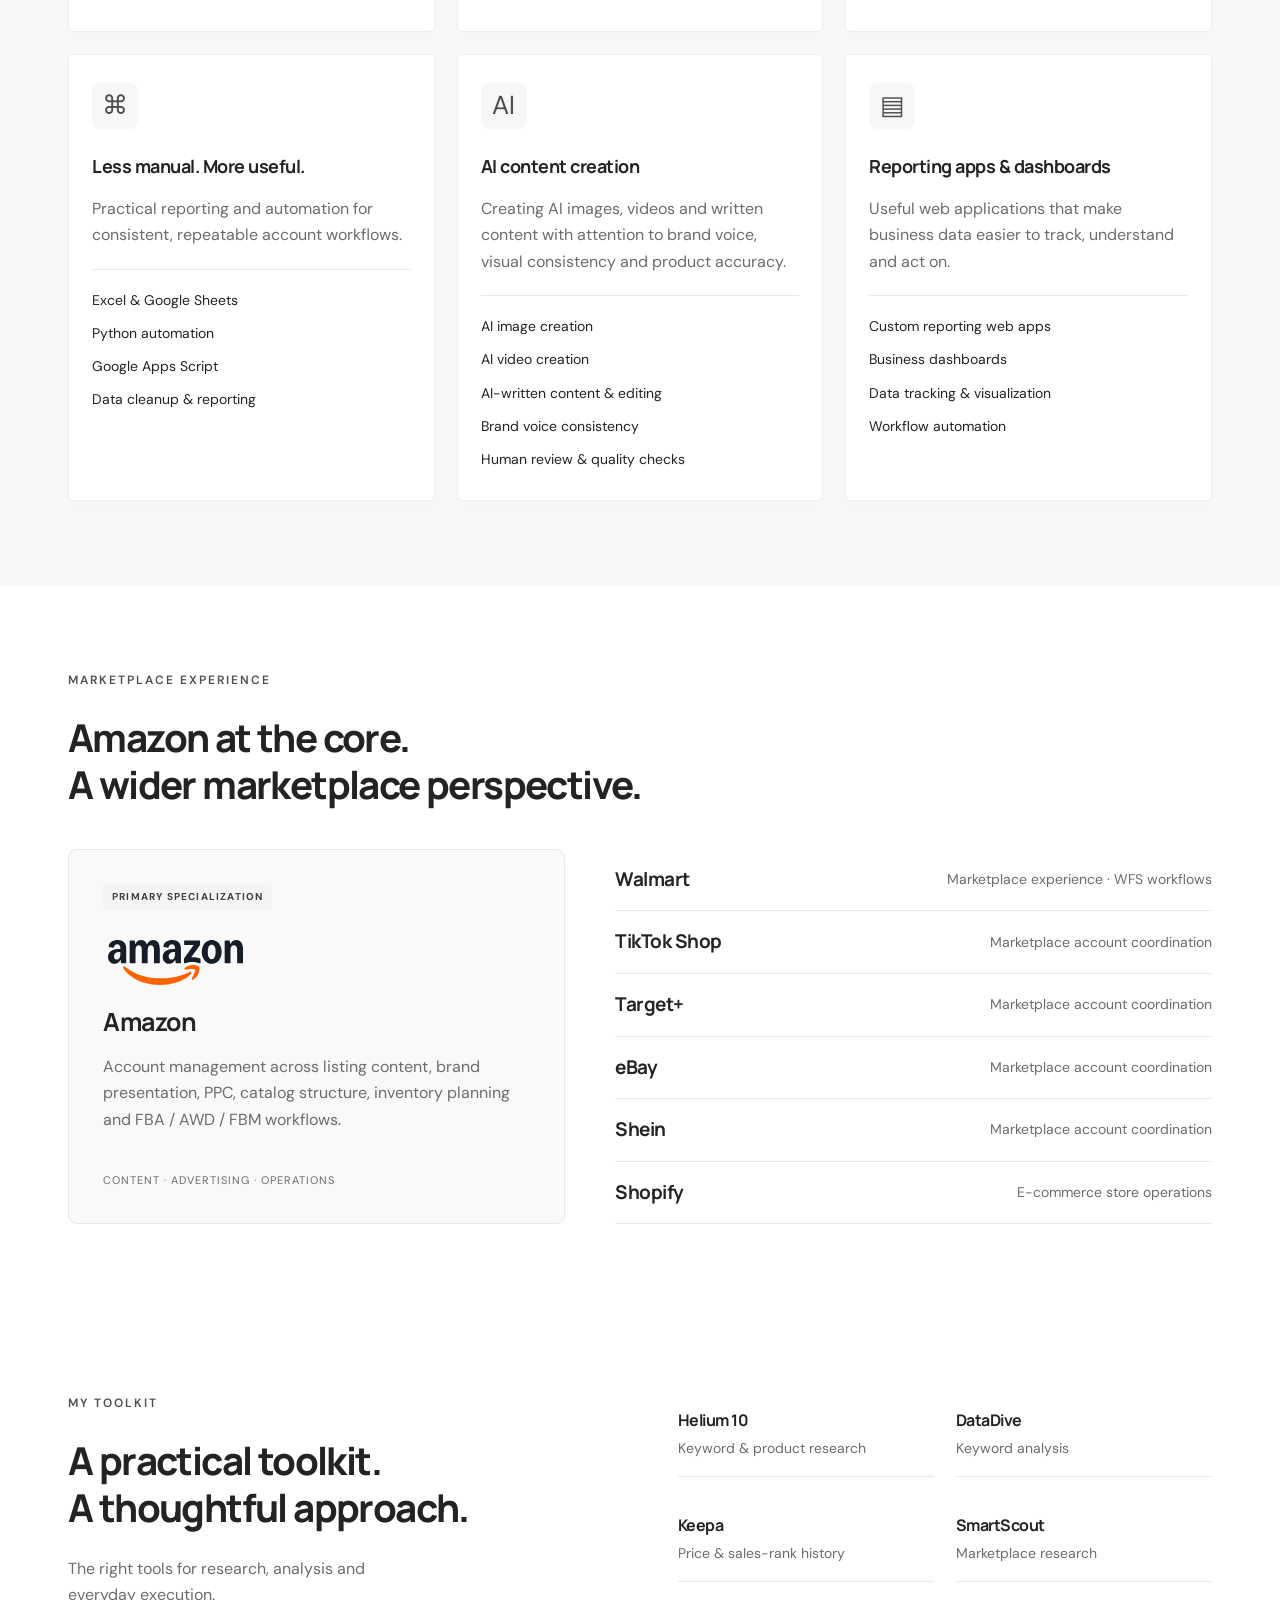
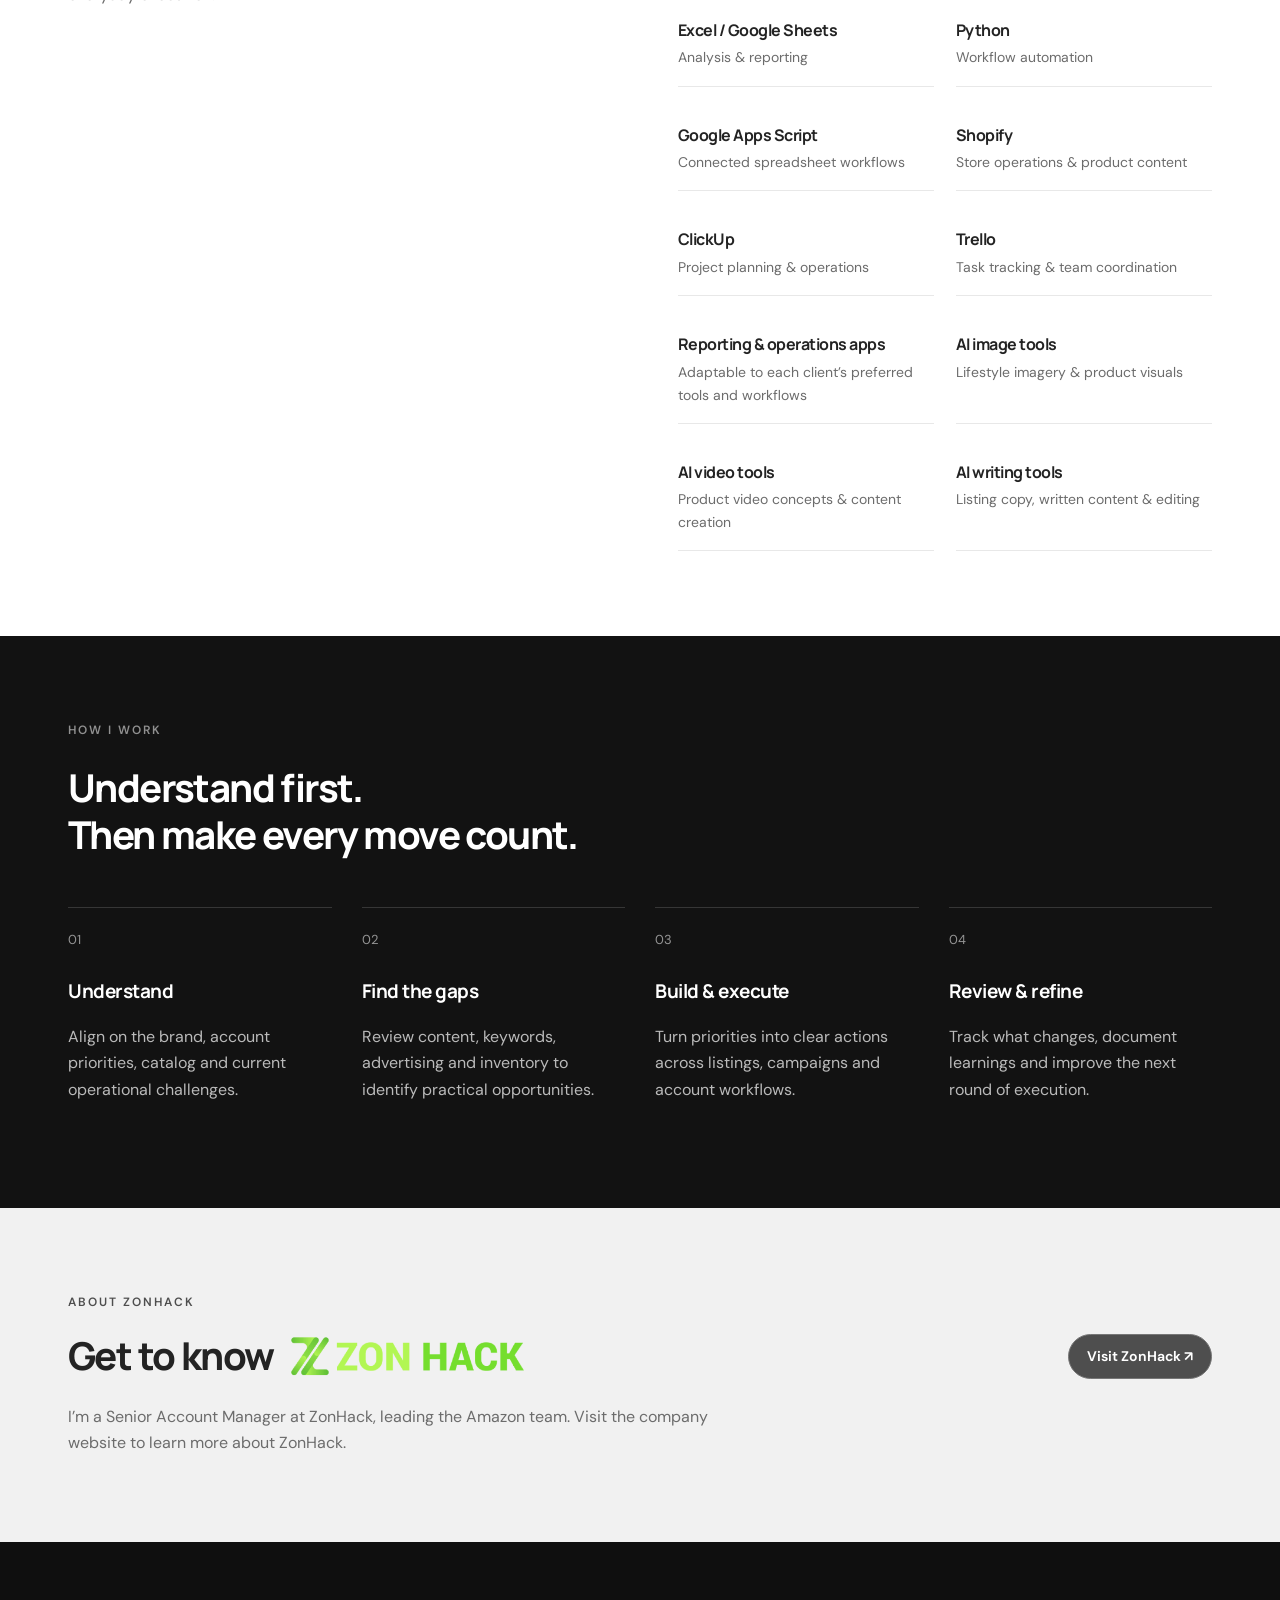
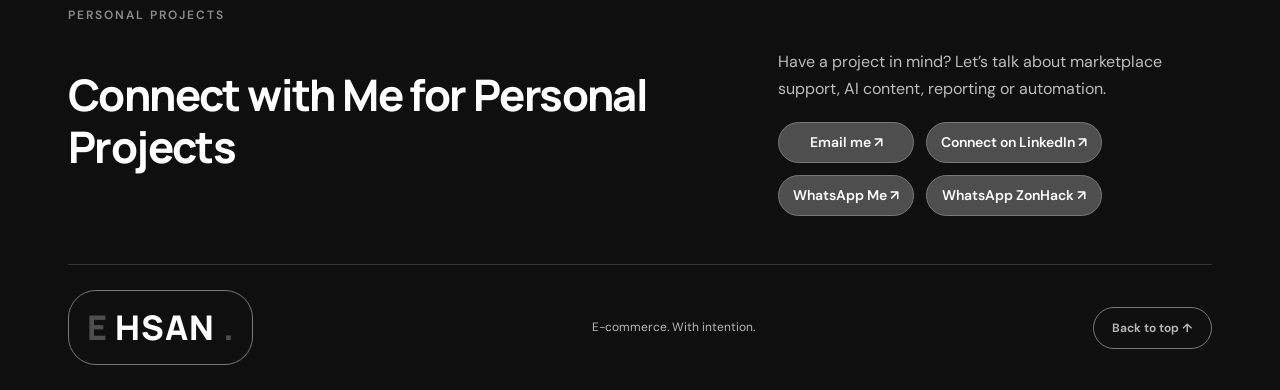
==== commit 2a7d119d: "Correct GPS listing optimization score to 5.9 to 9.3" ====
--- a/index.html
+++ b/index.html
@@ -6,7 +6,7 @@
 <section class="wrap section about about-results" id="about"><div class="about-photo"><img src="assets/ehsan-about.jpeg" alt="Ehsanul Haque, Senior Account Manager" width="1080" height="1620" loading="lazy"><span>CURIOUS BY NATURE. PRACTICAL BY APPROACH.</span></div><div class="about-intro"><div class="section-label">ABOUT ME &amp; MY WORK</div><h2>Hi, I’m <em>Ehsan.</em></h2><p>I’m a Senior Account Manager at ZonHack, where I lead the Amazon team. I started with catalog optimization and later moved into advertising and wider account management. Today, I help with product launches, listings, inventory, account issues and day-to-day marketplace operations.</p><p>My experience covers automotive, clothing, electronics, food and other product categories. I also create AI-assisted images, videos and written content, and build reporting tools that make everyday work easier.</p></div><div class="selected-results" id="projects"><h3>Results from my work</h3><div class="results-grid">
 <a class="result-card" href="my-work.html#automotive"><strong>~63%</strong><span>Annual sales growth</span><small>Automotive</small><span class="result-link">Read the story →</span></a>
 <a class="result-card" href="my-work.html#clothing"><strong>~70%</strong><span>Annual growth within the niche</span><small>Clothing</small><span class="result-link">Read the story →</span></a>
-<a class="result-card" href="my-work.html#gps-trackers"><strong>5.9 → 8.4</strong><span>Listing optimization score</span><small>GPS Trackers</small><span class="result-link">Read the story →</span></a>
+<a class="result-card" href="my-work.html#gps-trackers"><strong>5.9 → 9.3</strong><span>Listing optimization score</span><small>GPS Trackers</small><span class="result-link">Read the story →</span></a>
 <a class="result-card" href="my-work.html#food-service-supplies"><strong>Top 5</strong><span>Category position during the measured period</span><small>Food Service Supplies</small><span class="result-link">Read the story →</span></a>
 <a class="result-card" href="my-work.html#beverages"><strong>~$25,000</strong><span>Monthly sales, up from about $500</span><small>Beverages</small><span class="result-link">Read the story →</span></a>
 <a class="result-card" href="my-work.html#pool-supplies"><strong>~17%</strong><span>Advertising cost of sales during the main season</span><small>Pool Supplies</small><span class="result-link">Read the story →</span></a>
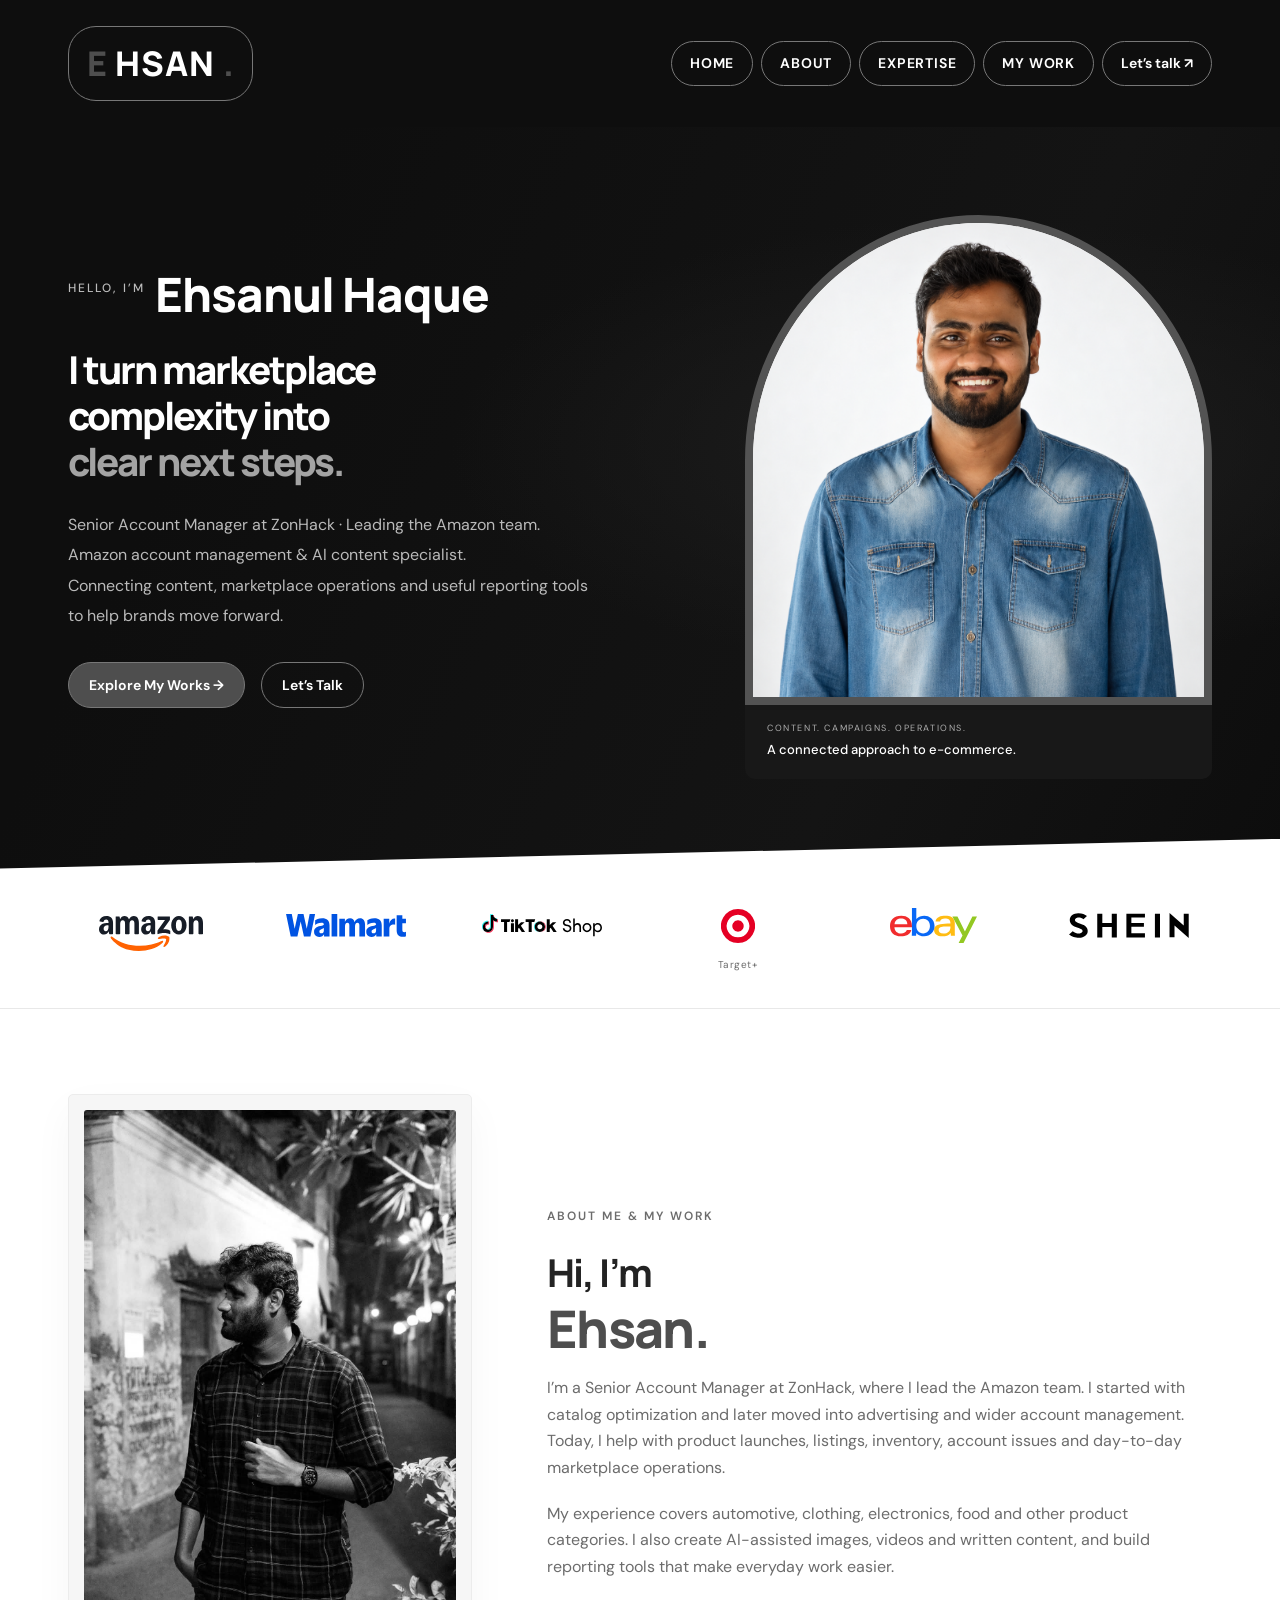
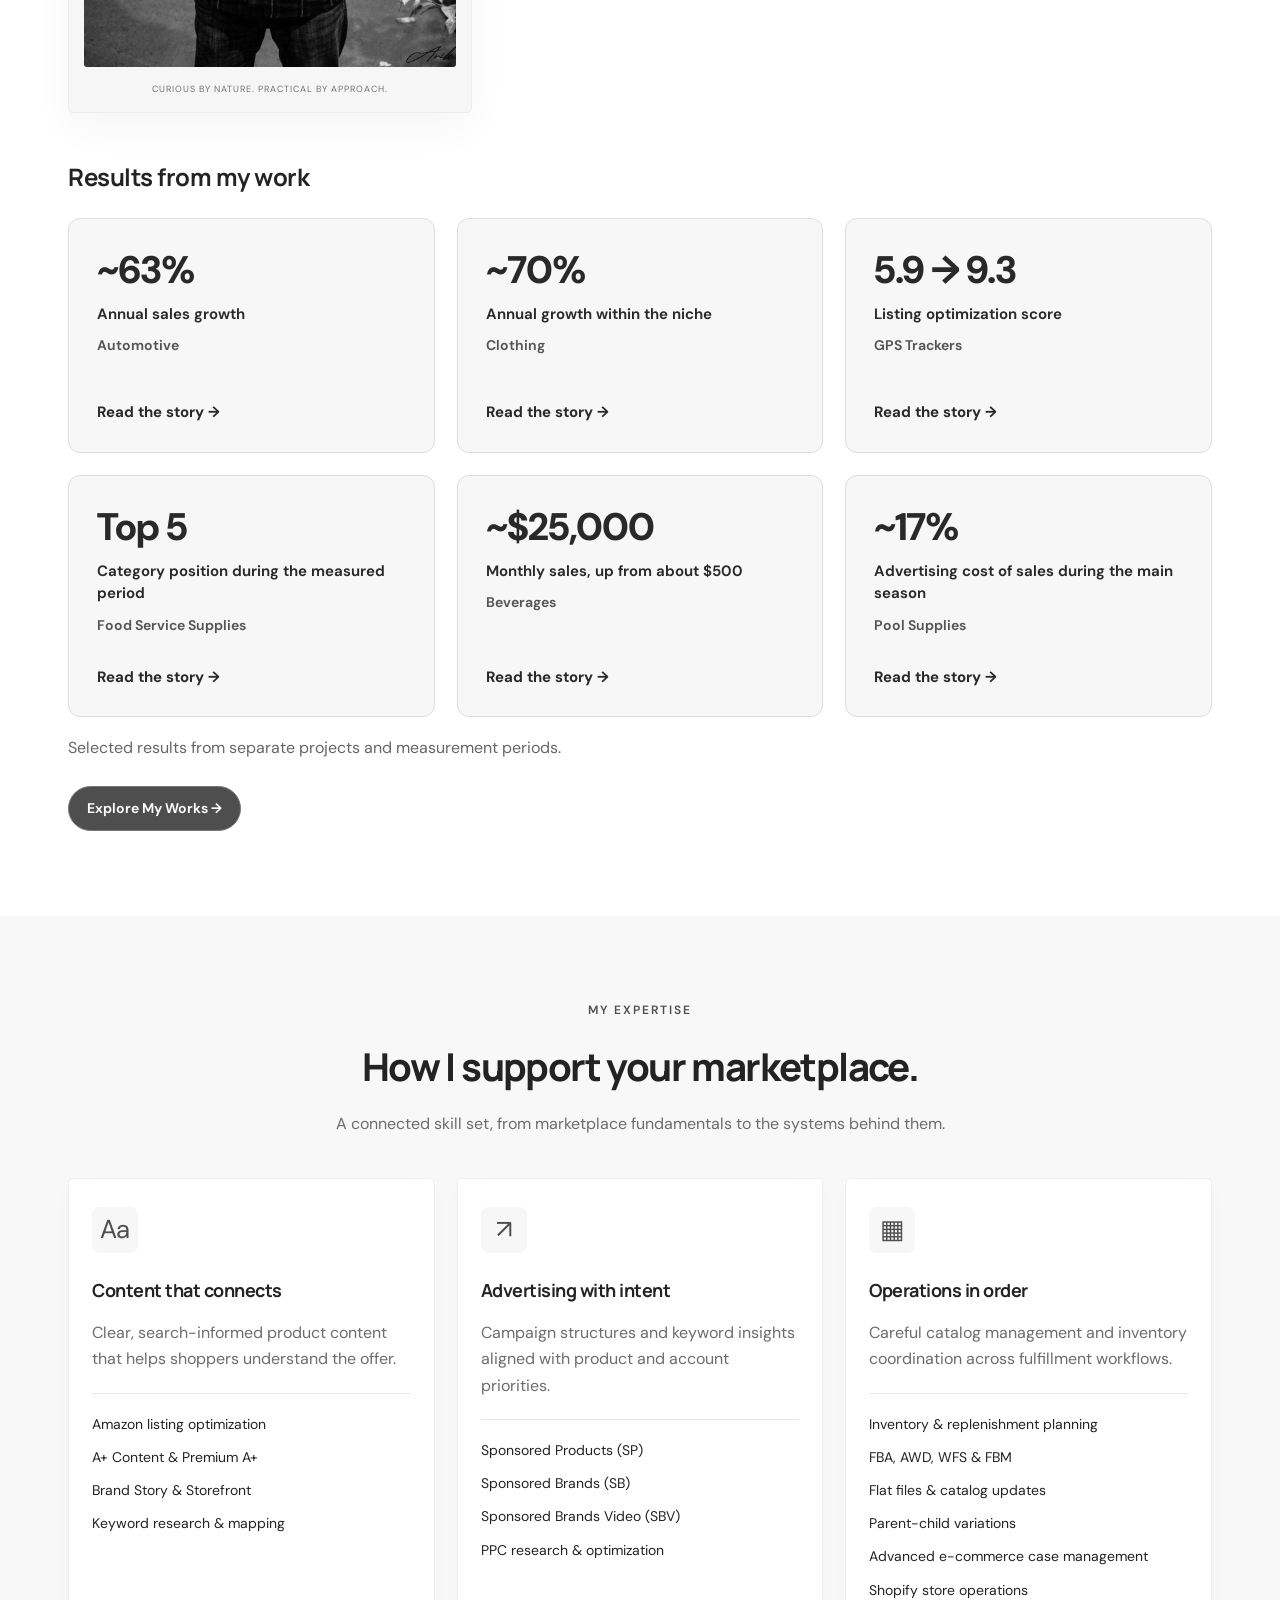
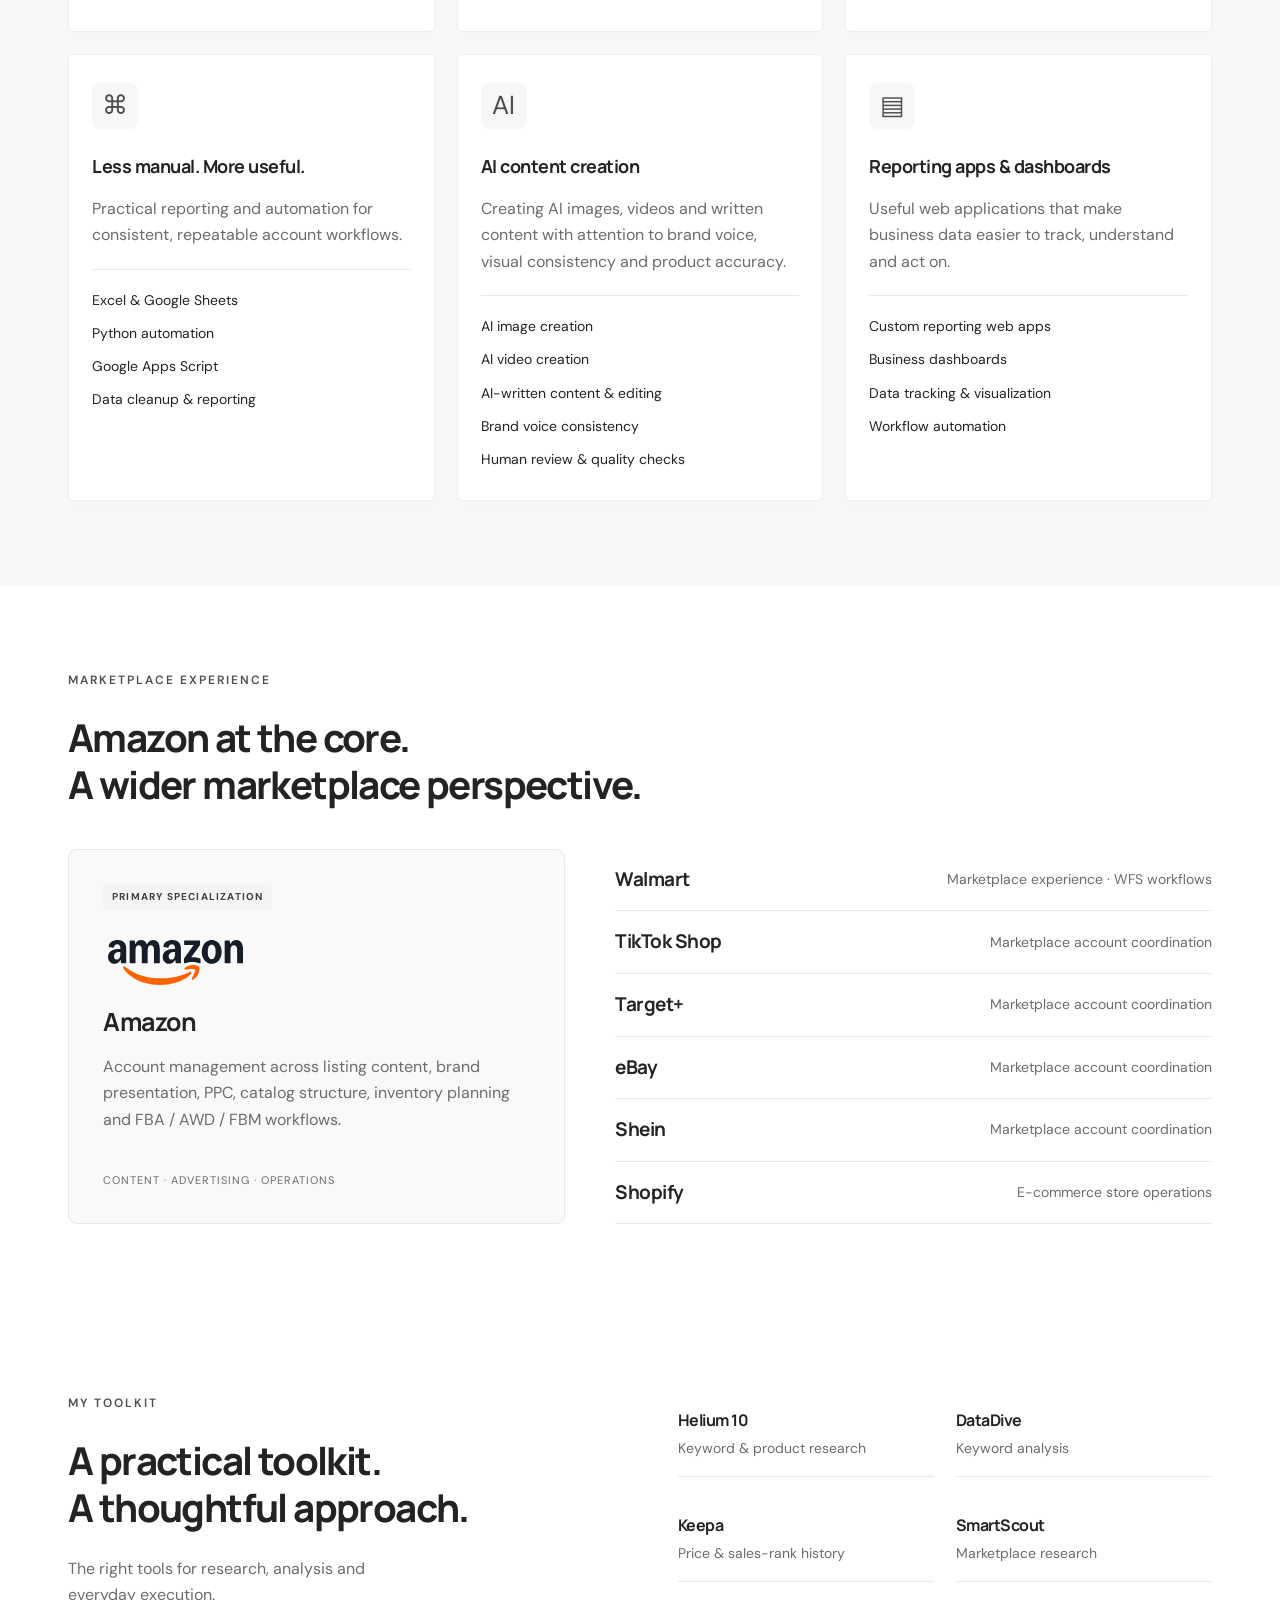
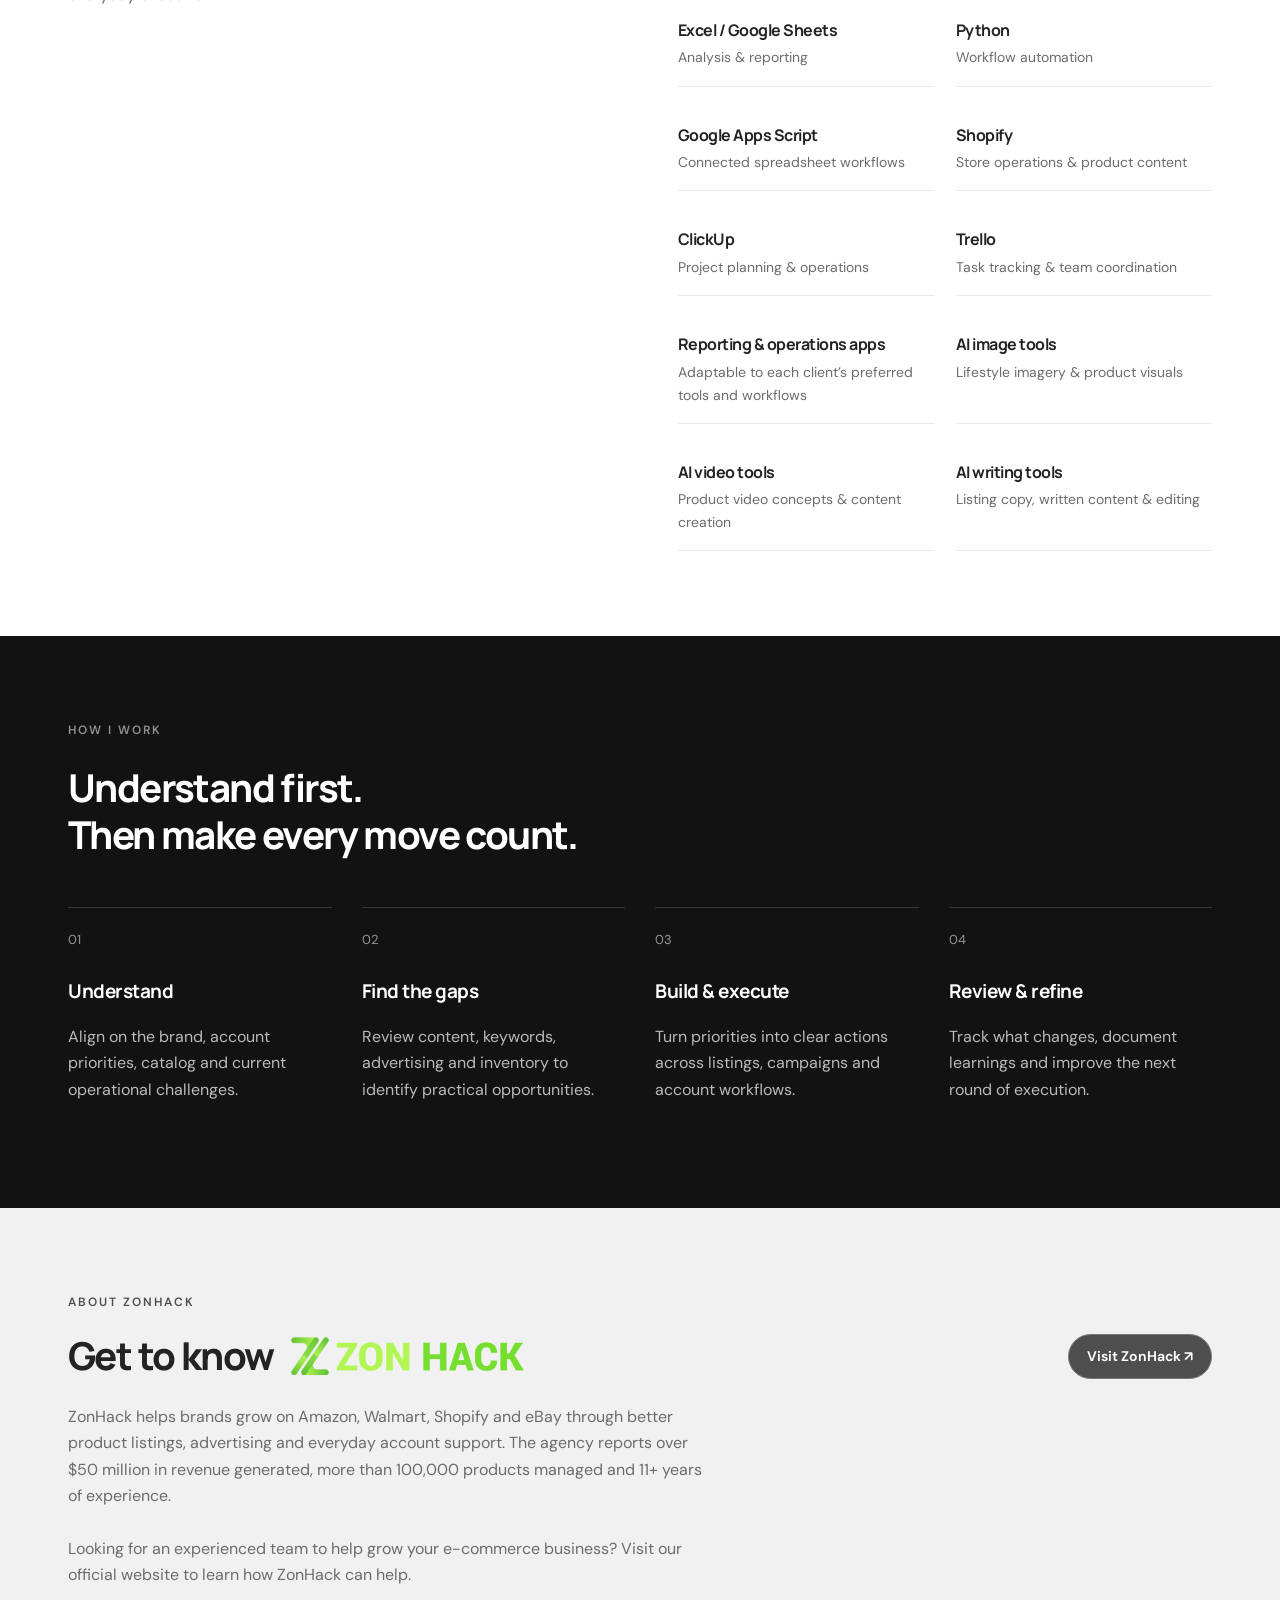
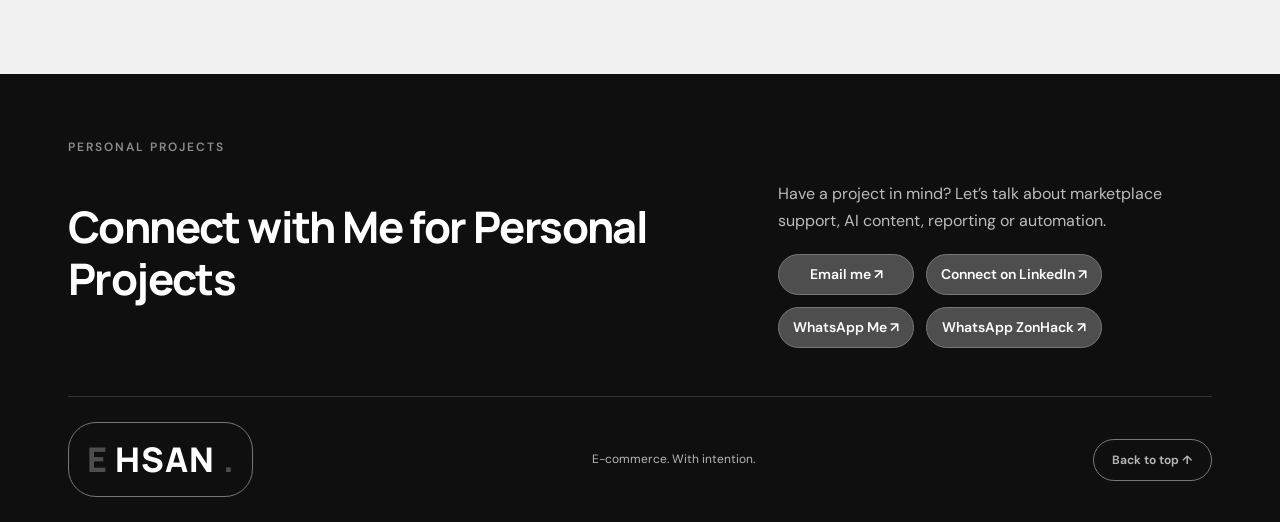
==== commit 51a56972: "Update index.html" ====
--- a/index.html
+++ b/index.html
@@ -21,6 +21,15 @@
 <section class="wrap section tools-section" id="tools"><div><div class="section-label">MY TOOLKIT</div><h2>A practical toolkit.<br>A thoughtful approach.</h2><p>The right tools for research, analysis and everyday execution.</p></div><div id="tool-list" class="tool-list"></div></section>
 <section class="process-bg" id="process"><div class="wrap section"><div class="section-label">HOW I WORK</div><h2>Understand first.<br>Then make every move count.</h2><div class="process-grid"><article><span>01</span><h3>Understand</h3><p>Align on the brand, account priorities, catalog and current operational challenges.</p></article><article><span>02</span><h3>Find the gaps</h3><p>Review content, keywords, advertising and inventory to identify practical opportunities.</p></article><article><span>03</span><h3>Build & execute</h3><p>Turn priorities into clear actions across listings, campaigns and account workflows.</p></article><article><span>04</span><h3>Review & refine</h3><p>Track what changes, document learnings and improve the next round of execution.</p></article></div></div></section>
 
-<section id="zonhack" class="zonhack-section"><div class="wrap section"><div><div class="section-label">ABOUT ZONHACK</div><h2>Get to know <img class="zonhack-logo" src="[data-uri]" alt="ZonHack" width="400" height="71"></h2><p>I’m a Senior Account Manager at ZonHack, leading the Amazon team. Visit the company website to learn more about ZonHack.</p></div><a class="button" href="https://zonhack.com/">Visit ZonHack ↗</a></div></section><section id="contact" class="contact"><div class="wrap"><div class="section-label">PERSONAL PROJECTS</div><div class="contact-grid"><h2>Connect with Me for Personal Projects</h2><div><p>Have a project in mind? Let’s talk about marketplace support, AI content, reporting or automation.</p><div id="contact-action"></div></div></div><footer><a class="wordmark" href="#"><span class="brand-accent">E</span>HSAN<span class="brand-dot">.</span></a><span>E-commerce. With intention.</span><a href="#main">Back to top ↑</a></footer></div></section></main><script src="content.js?v=734c6d0367c2"></script><script src="site.js?v=f131860112da"></script></body></html>
+<section id="zonhack" class="zonhack-section"><div class="wrap section"><div><div class="section-label">ABOUT ZONHACK</div><h2>Get to know <img class="zonhack-logo" src="[data-uri]" alt="ZonHack" width="400" height="71"></h2><p>
+  ZonHack helps brands grow on Amazon, Walmart, Shopify and eBay
+  through better product listings, advertising and everyday
+  account support. The agency reports over $50 million in revenue
+  generated, more than 100,000 products managed and 11+ years
+  of experience.
+  <br><br>
+  Looking for an experienced team to help grow your e-commerce
+  business? Visit our official website to learn how ZonHack can help.
+</p></div><a class="button" href="https://zonhack.com/">Visit ZonHack ↗</a></div></section><section id="contact" class="contact"><div class="wrap"><div class="section-label">PERSONAL PROJECTS</div><div class="contact-grid"><h2>Connect with Me for Personal Projects</h2><div><p>Have a project in mind? Let’s talk about marketplace support, AI content, reporting or automation.</p><div id="contact-action"></div></div></div><footer><a class="wordmark" href="#"><span class="brand-accent">E</span>HSAN<span class="brand-dot">.</span></a><span>E-commerce. With intention.</span><a href="#main">Back to top ↑</a></footer></div></section></main><script src="content.js?v=734c6d0367c2"></script><script src="site.js?v=f131860112da"></script></body></html>
 
 
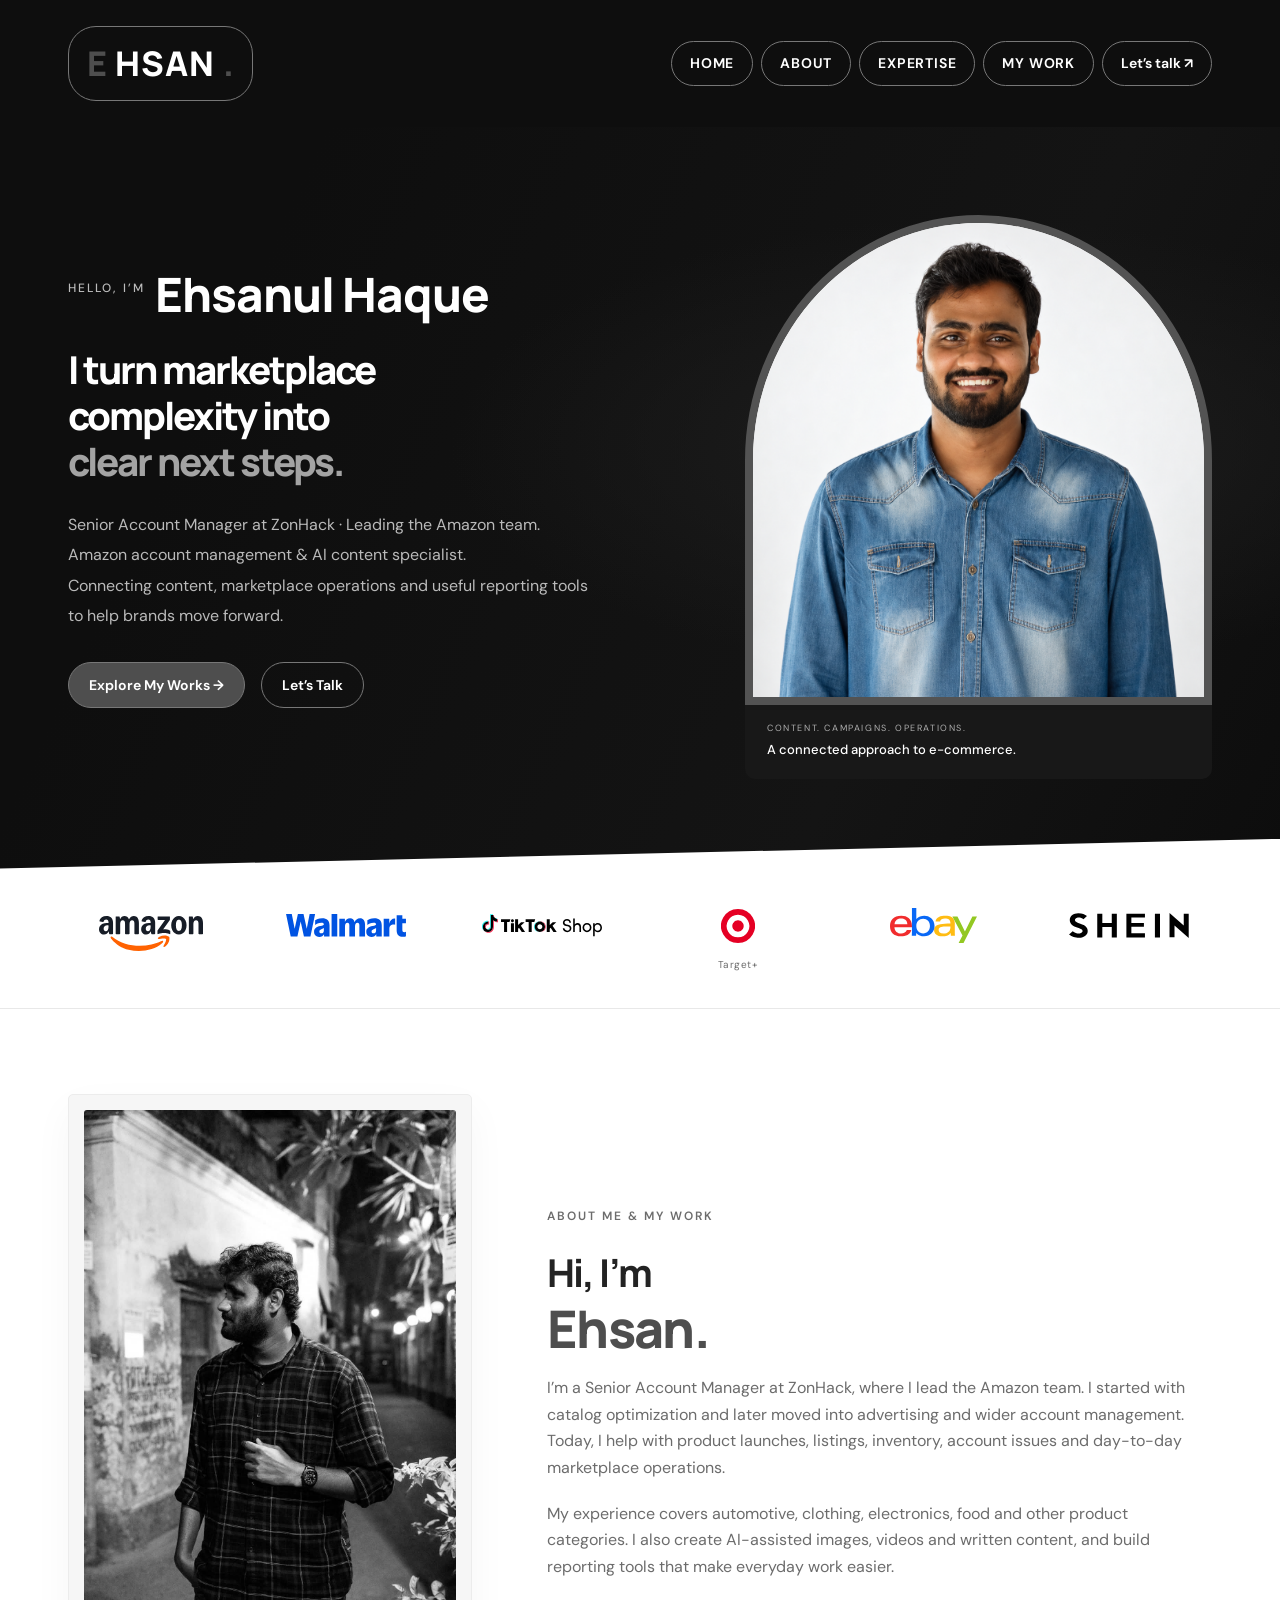
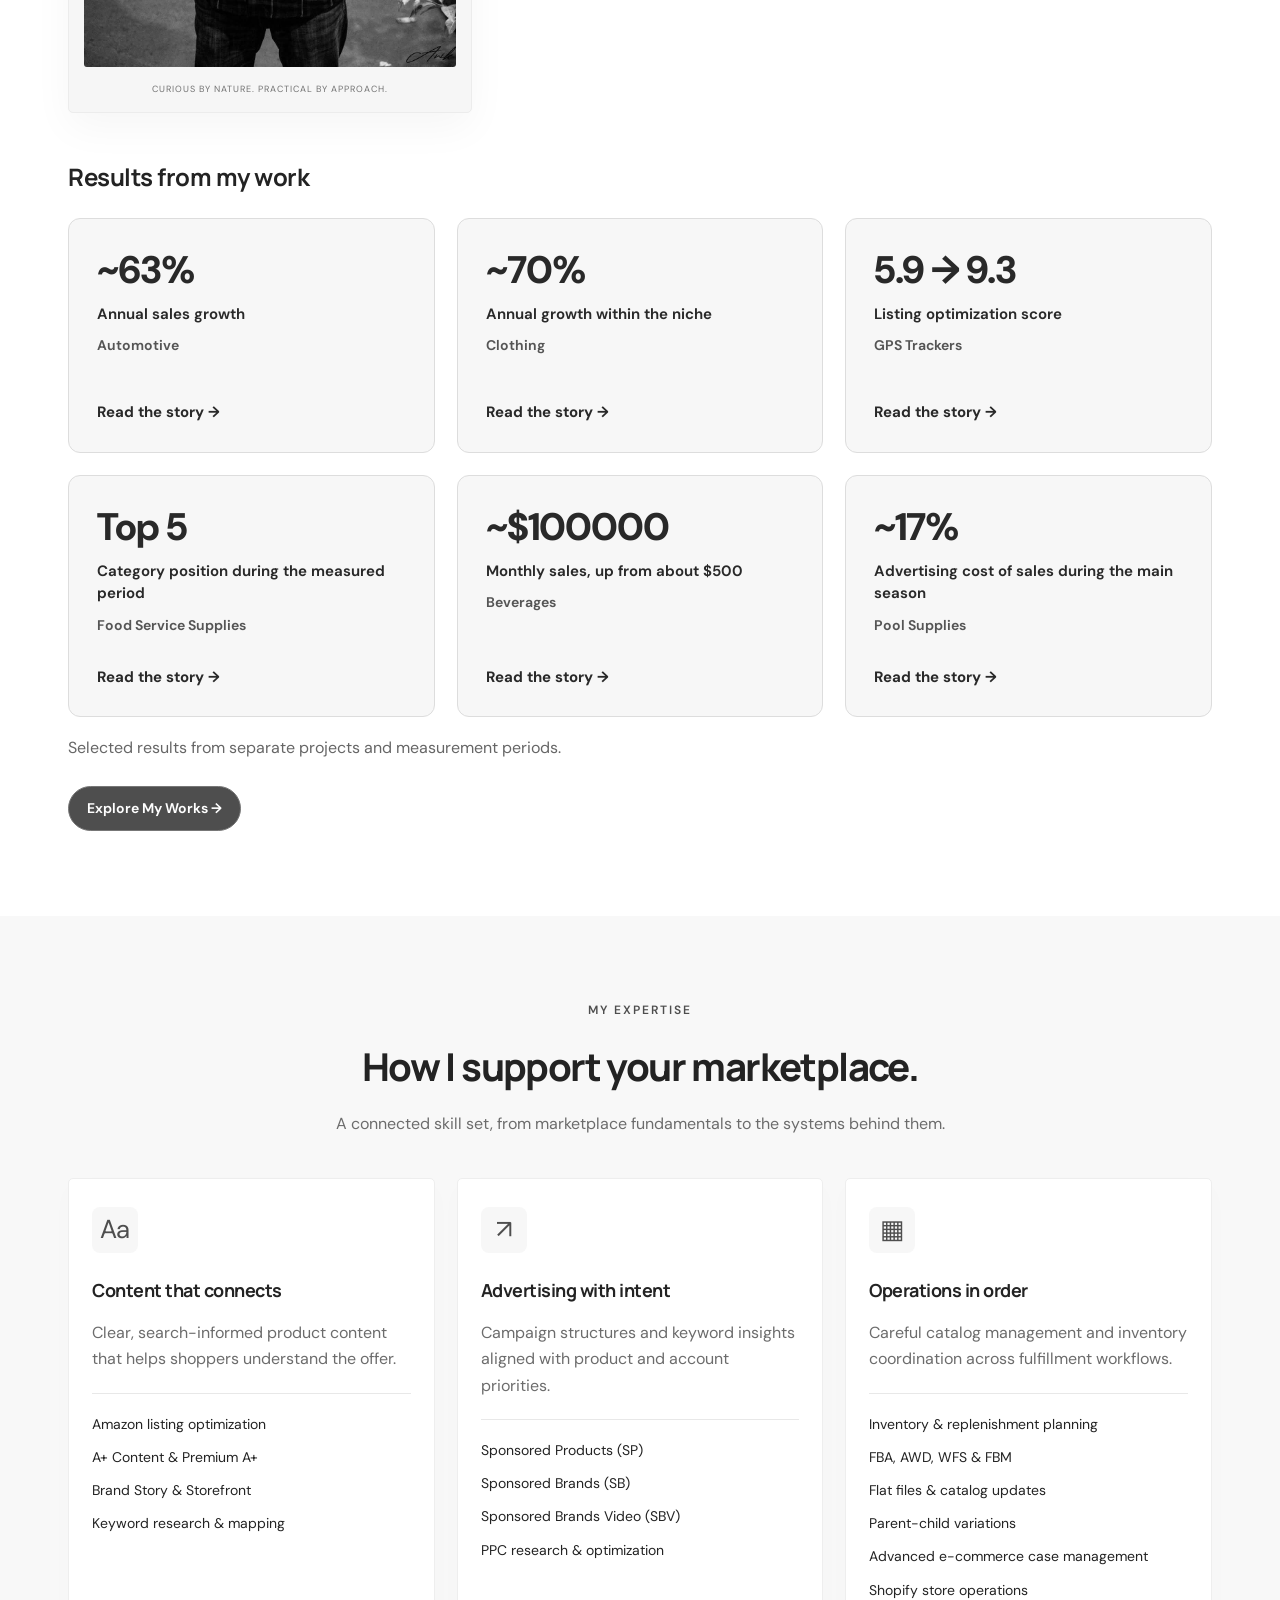
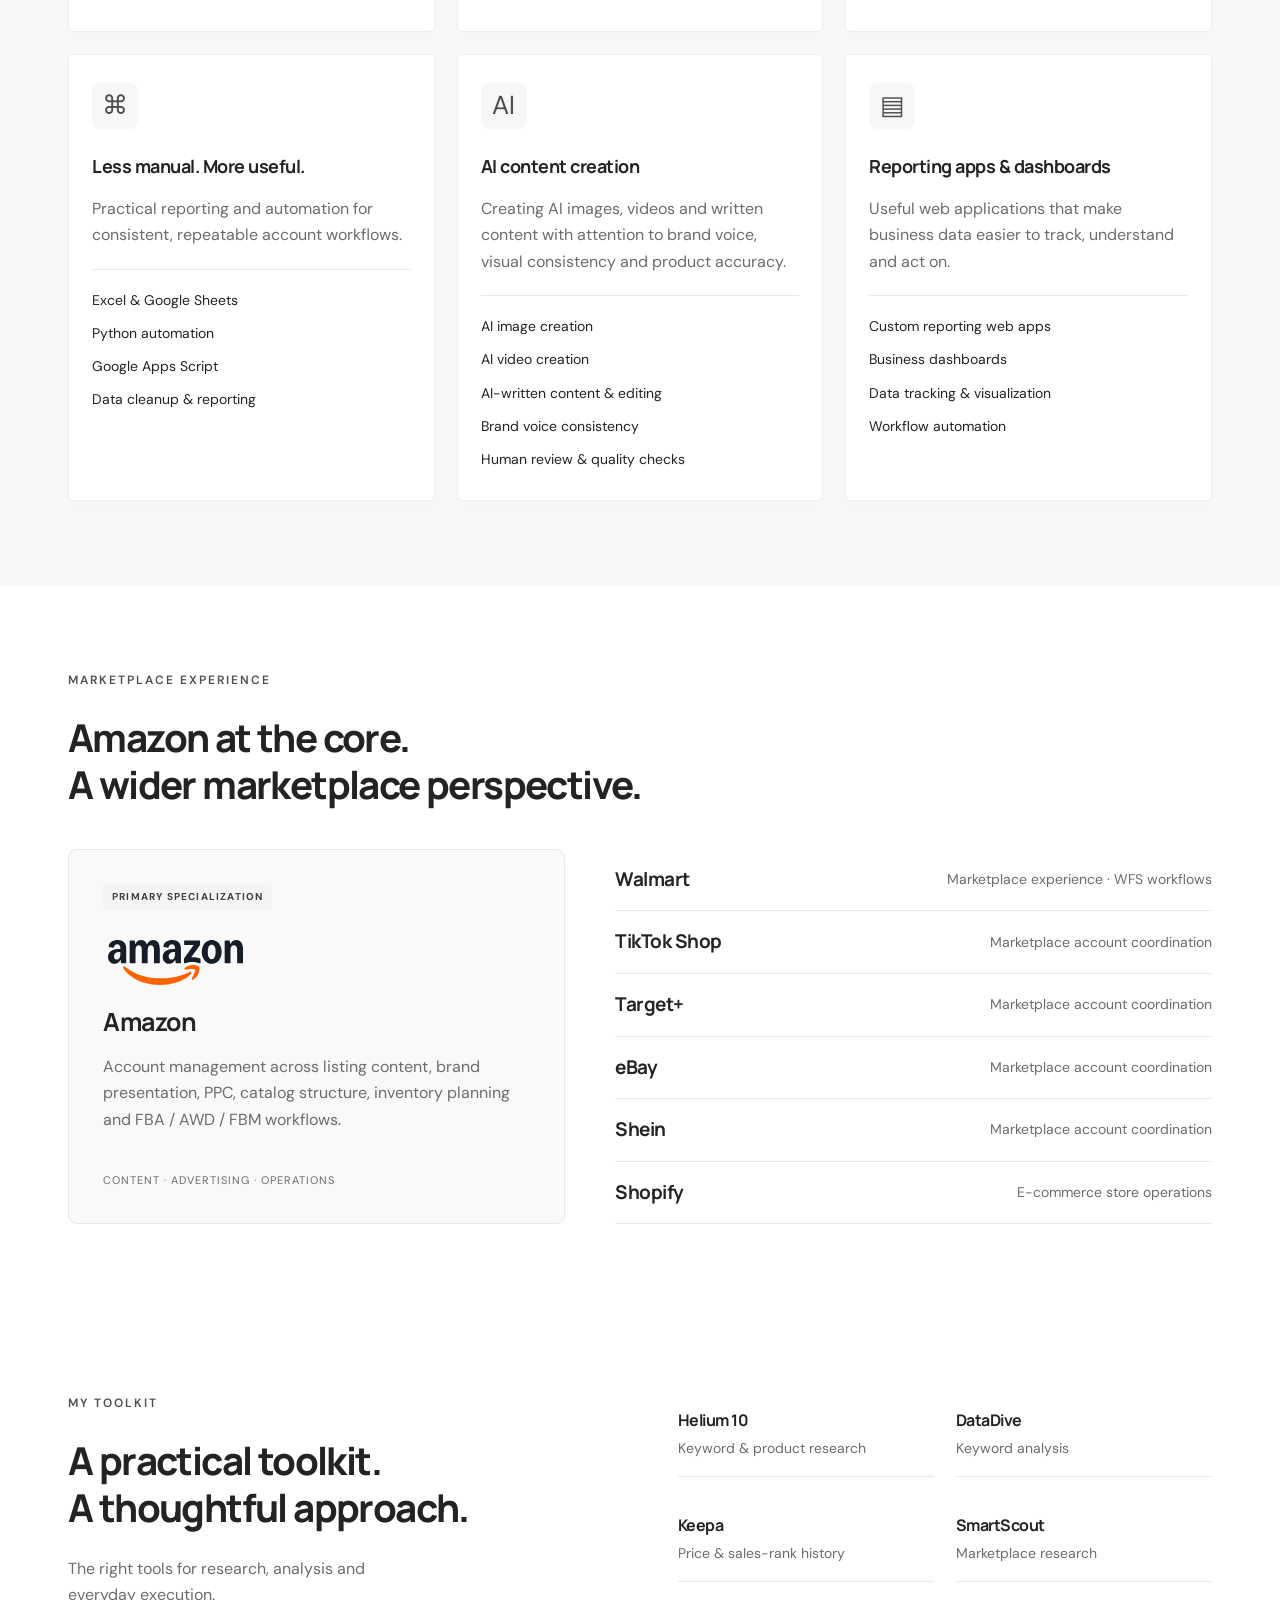
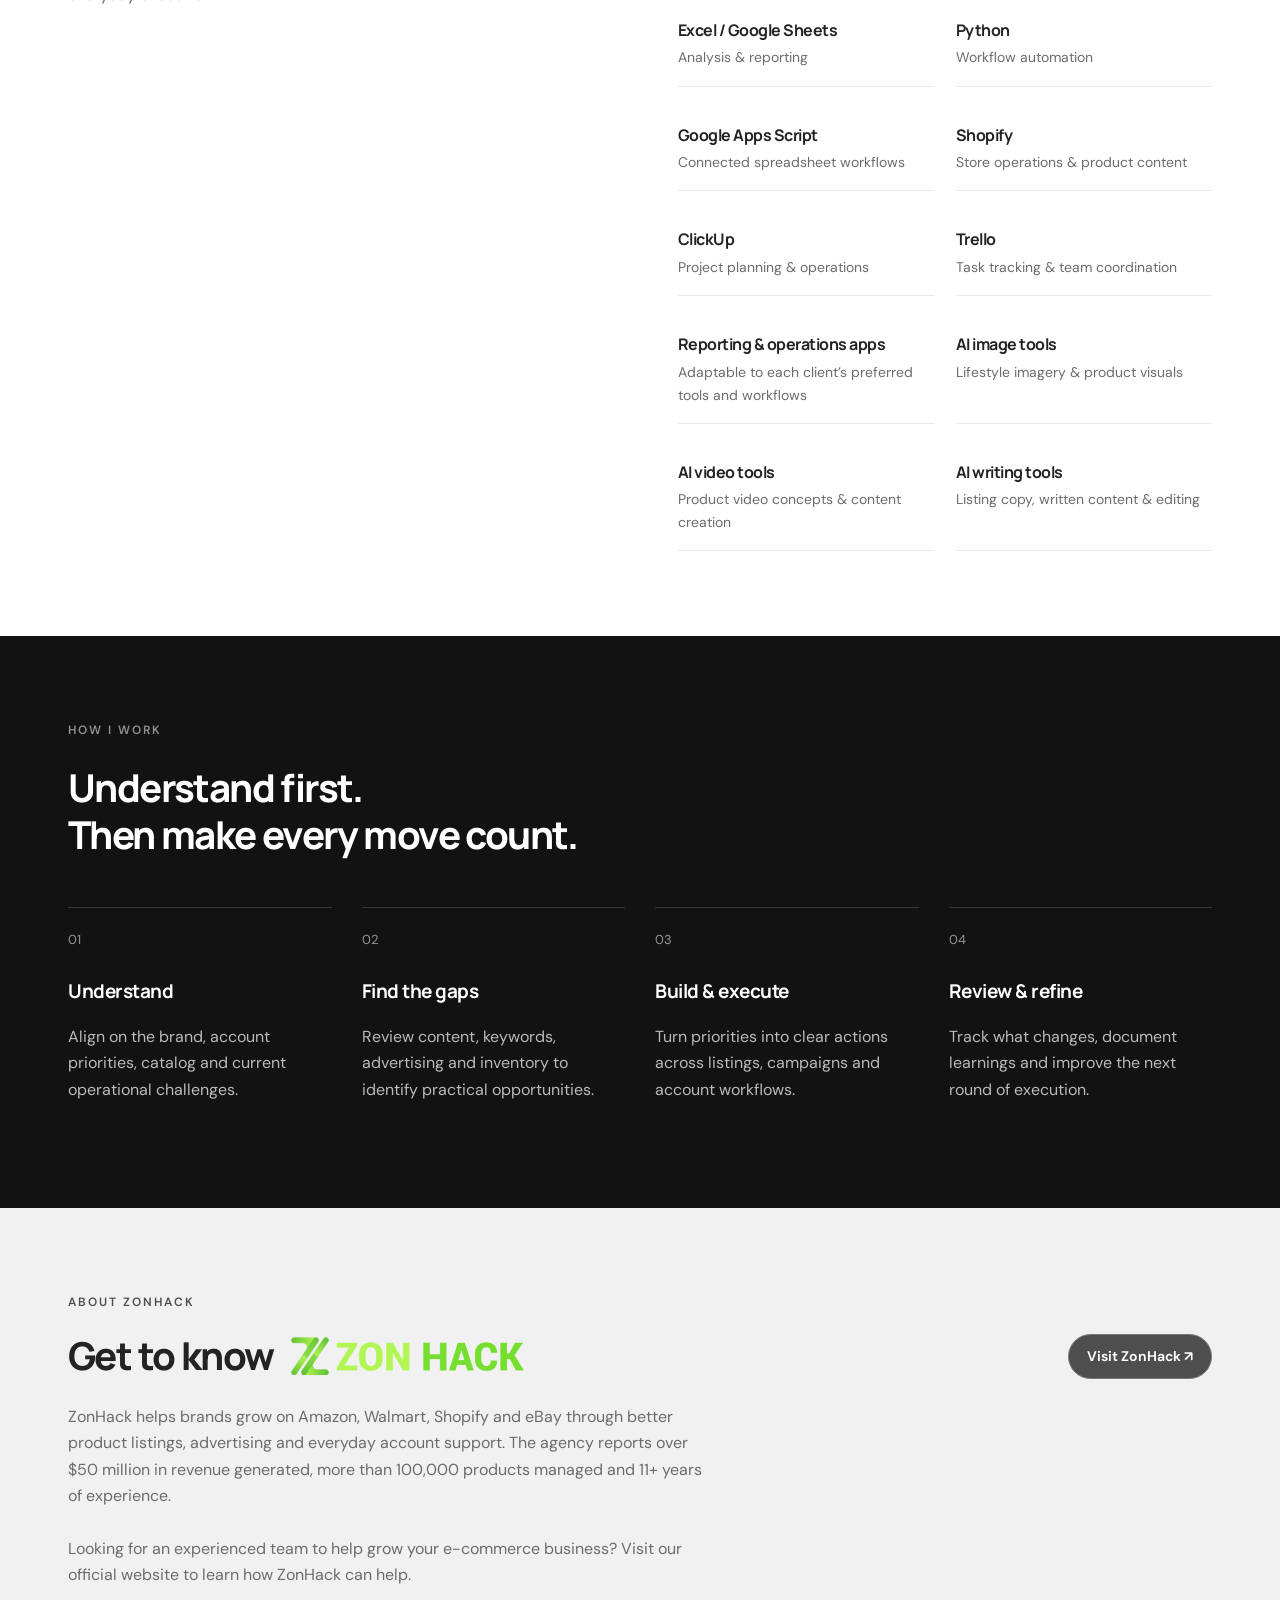
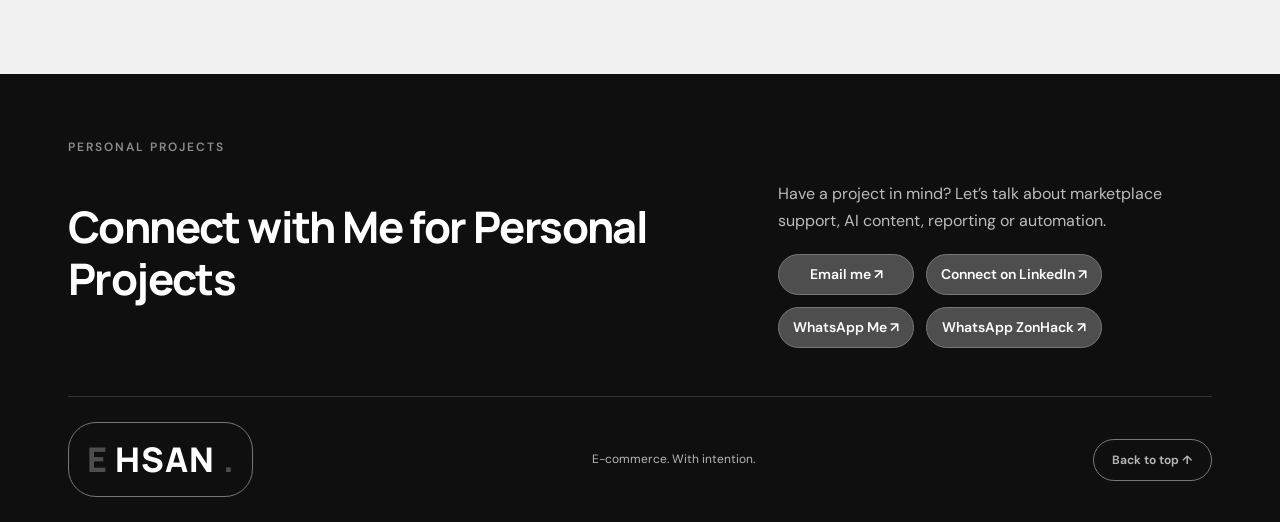
==== commit f71f86a5: "Update index.html" ====
--- a/index.html
+++ b/index.html
@@ -8,7 +8,7 @@
 <a class="result-card" href="my-work.html#clothing"><strong>~70%</strong><span>Annual growth within the niche</span><small>Clothing</small><span class="result-link">Read the story →</span></a>
 <a class="result-card" href="my-work.html#gps-trackers"><strong>5.9 → 9.3</strong><span>Listing optimization score</span><small>GPS Trackers</small><span class="result-link">Read the story →</span></a>
 <a class="result-card" href="my-work.html#food-service-supplies"><strong>Top 5</strong><span>Category position during the measured period</span><small>Food Service Supplies</small><span class="result-link">Read the story →</span></a>
-<a class="result-card" href="my-work.html#beverages"><strong>~$25,000</strong><span>Monthly sales, up from about $500</span><small>Beverages</small><span class="result-link">Read the story →</span></a>
+<a class="result-card" href="my-work.html#beverages"><strong>~$100000</strong><span>Monthly sales, up from about $500</span><small>Beverages</small><span class="result-link">Read the story →</span></a>
 <a class="result-card" href="my-work.html#pool-supplies"><strong>~17%</strong><span>Advertising cost of sales during the main season</span><small>Pool Supplies</small><span class="result-link">Read the story →</span></a>
 </div><p class="results-note">Selected results from separate projects and measurement periods.</p><a class="button" href="my-work.html">Explore My Works →</a></div></section>
 <section class="expertise-bg" id="expertise"><div class="wrap section"><div class="section-heading"><div><div class="section-label">MY EXPERTISE</div><h2>How I support your marketplace.</h2></div><p>A connected skill set, from marketplace fundamentals to the systems behind them.</p></div><div class="expertise-grid">
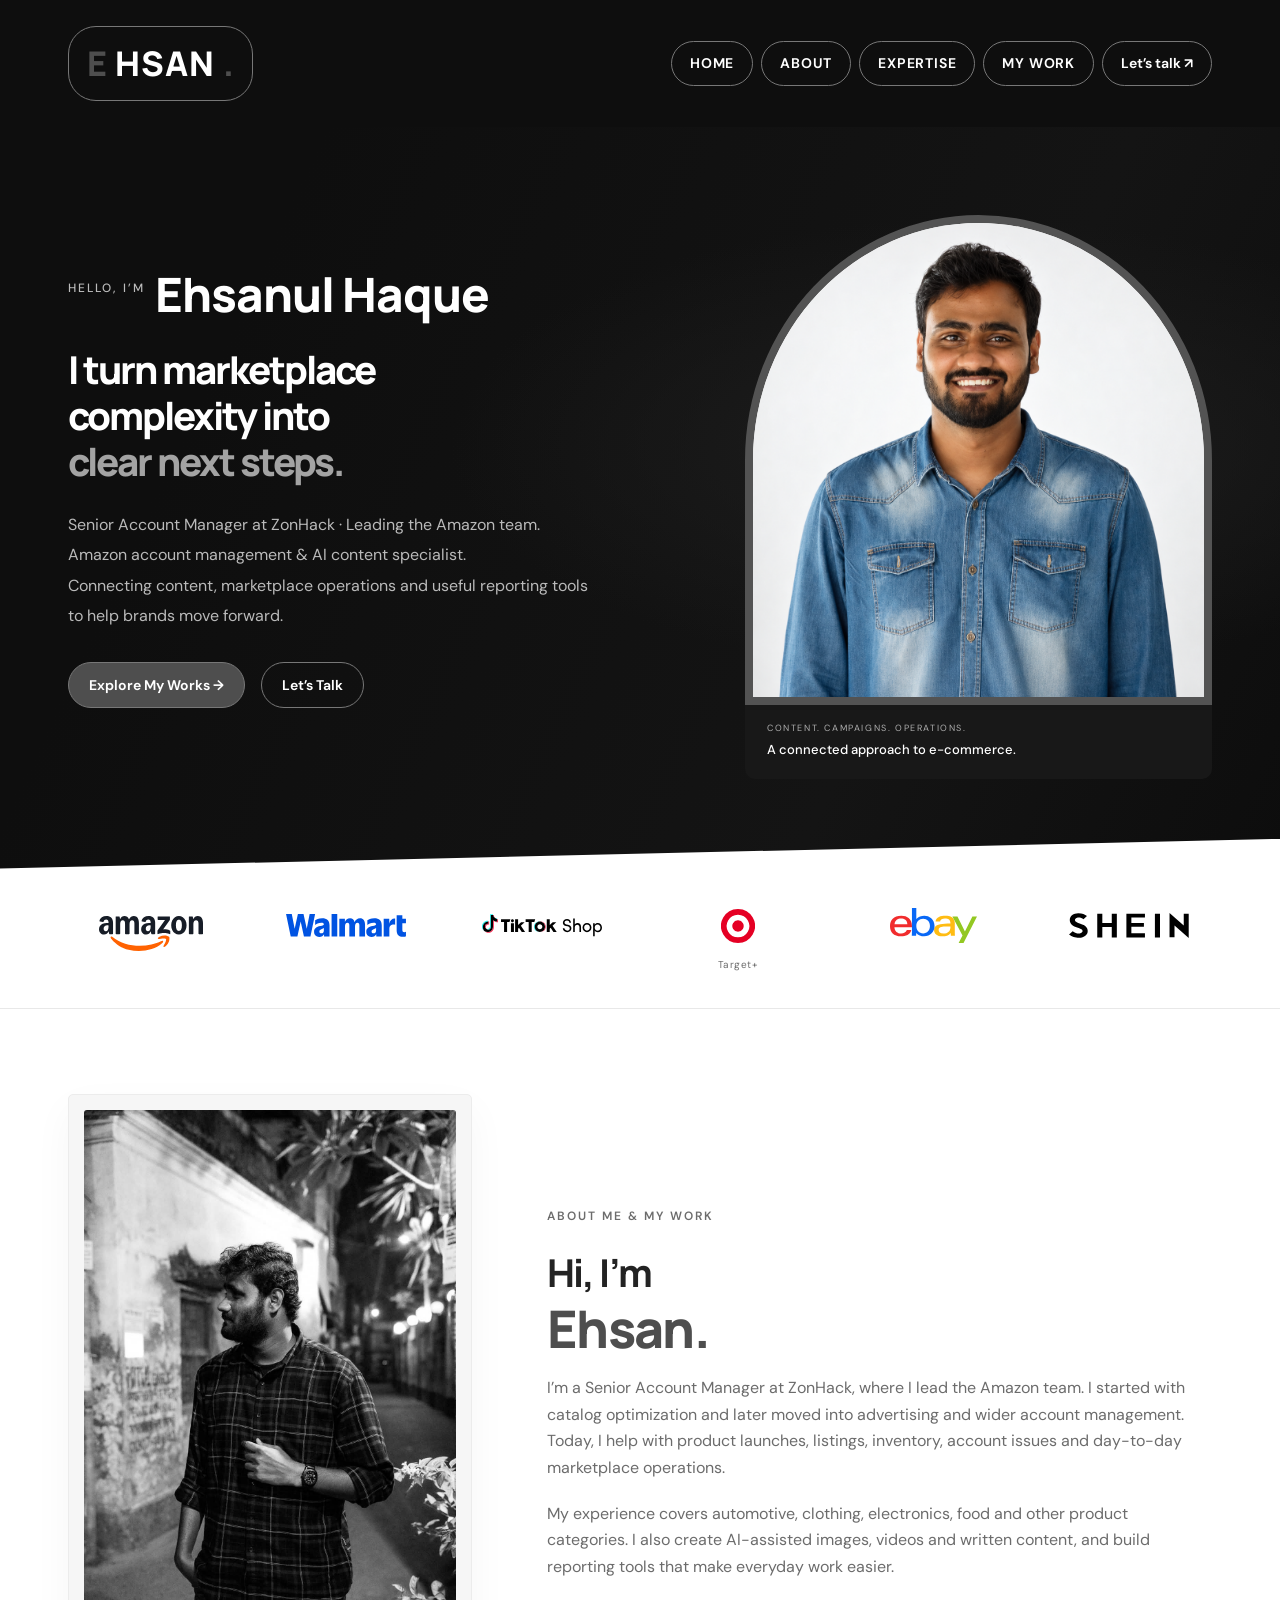
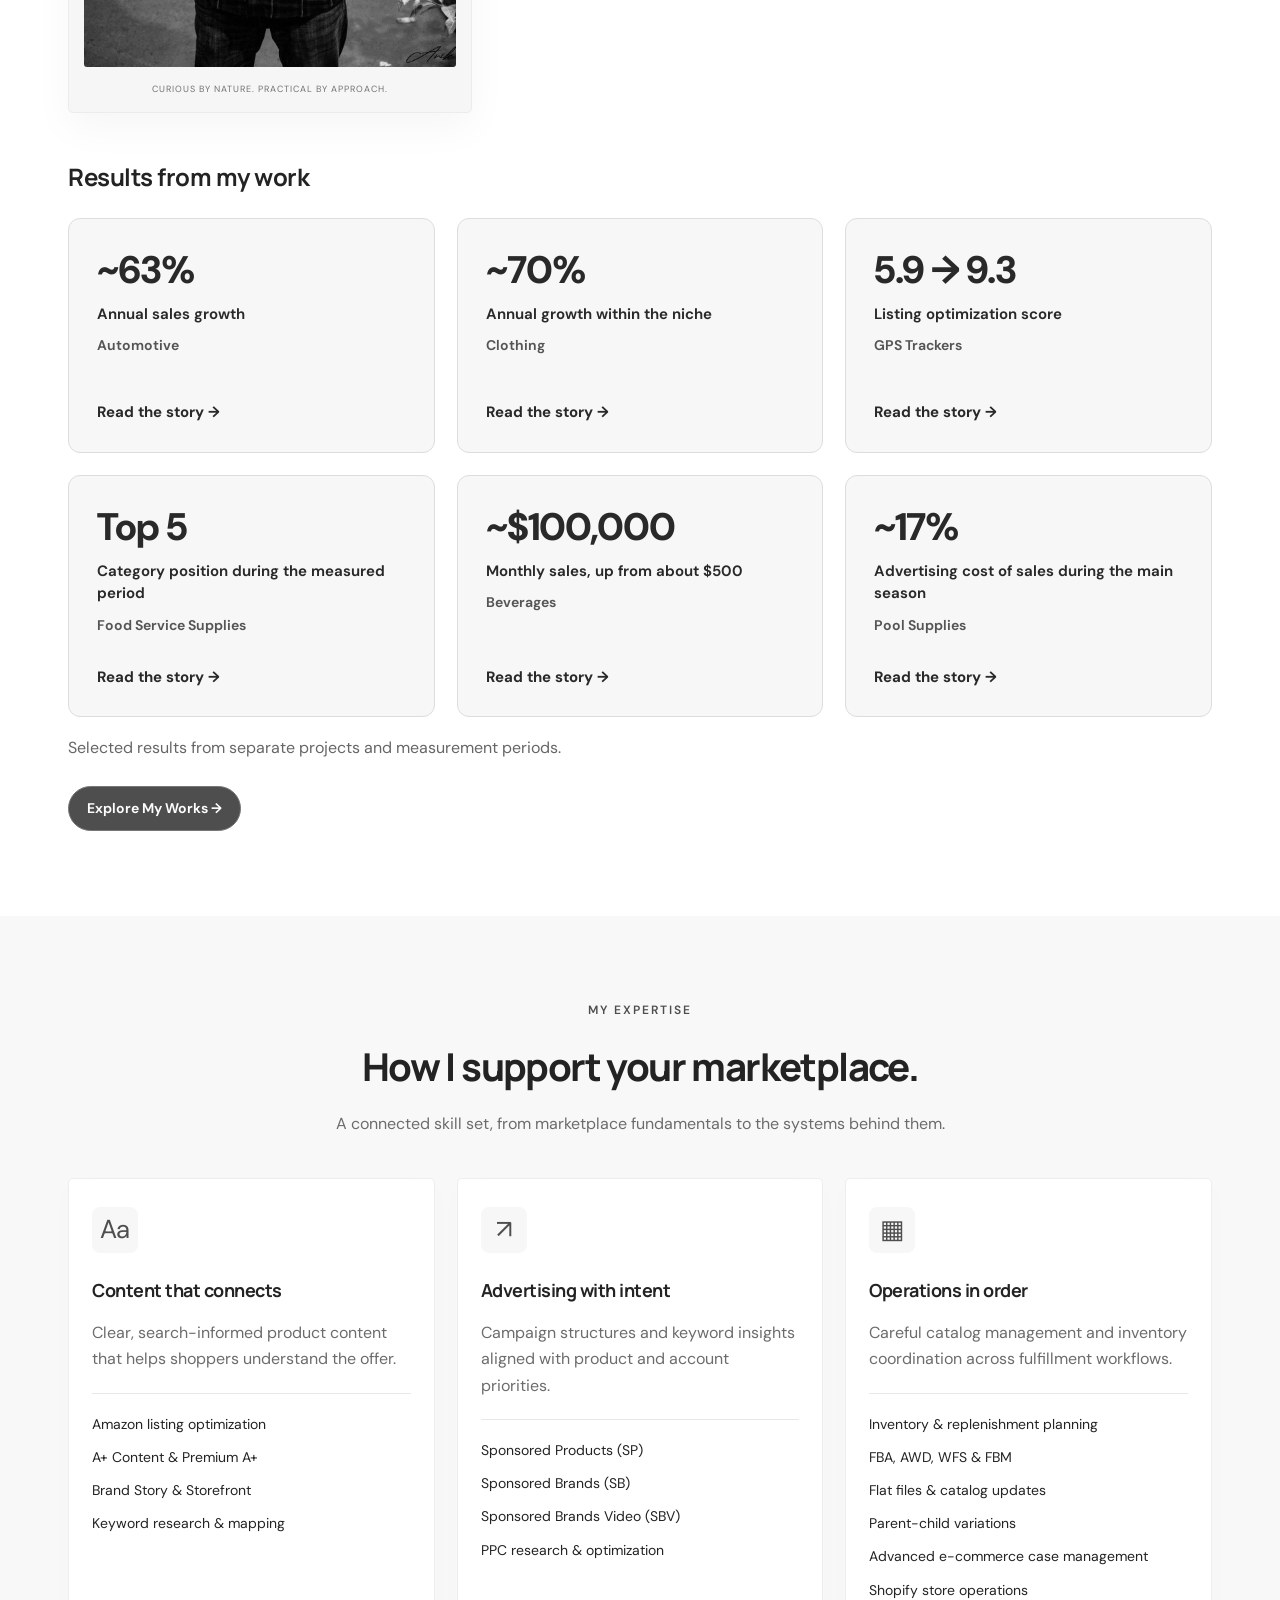
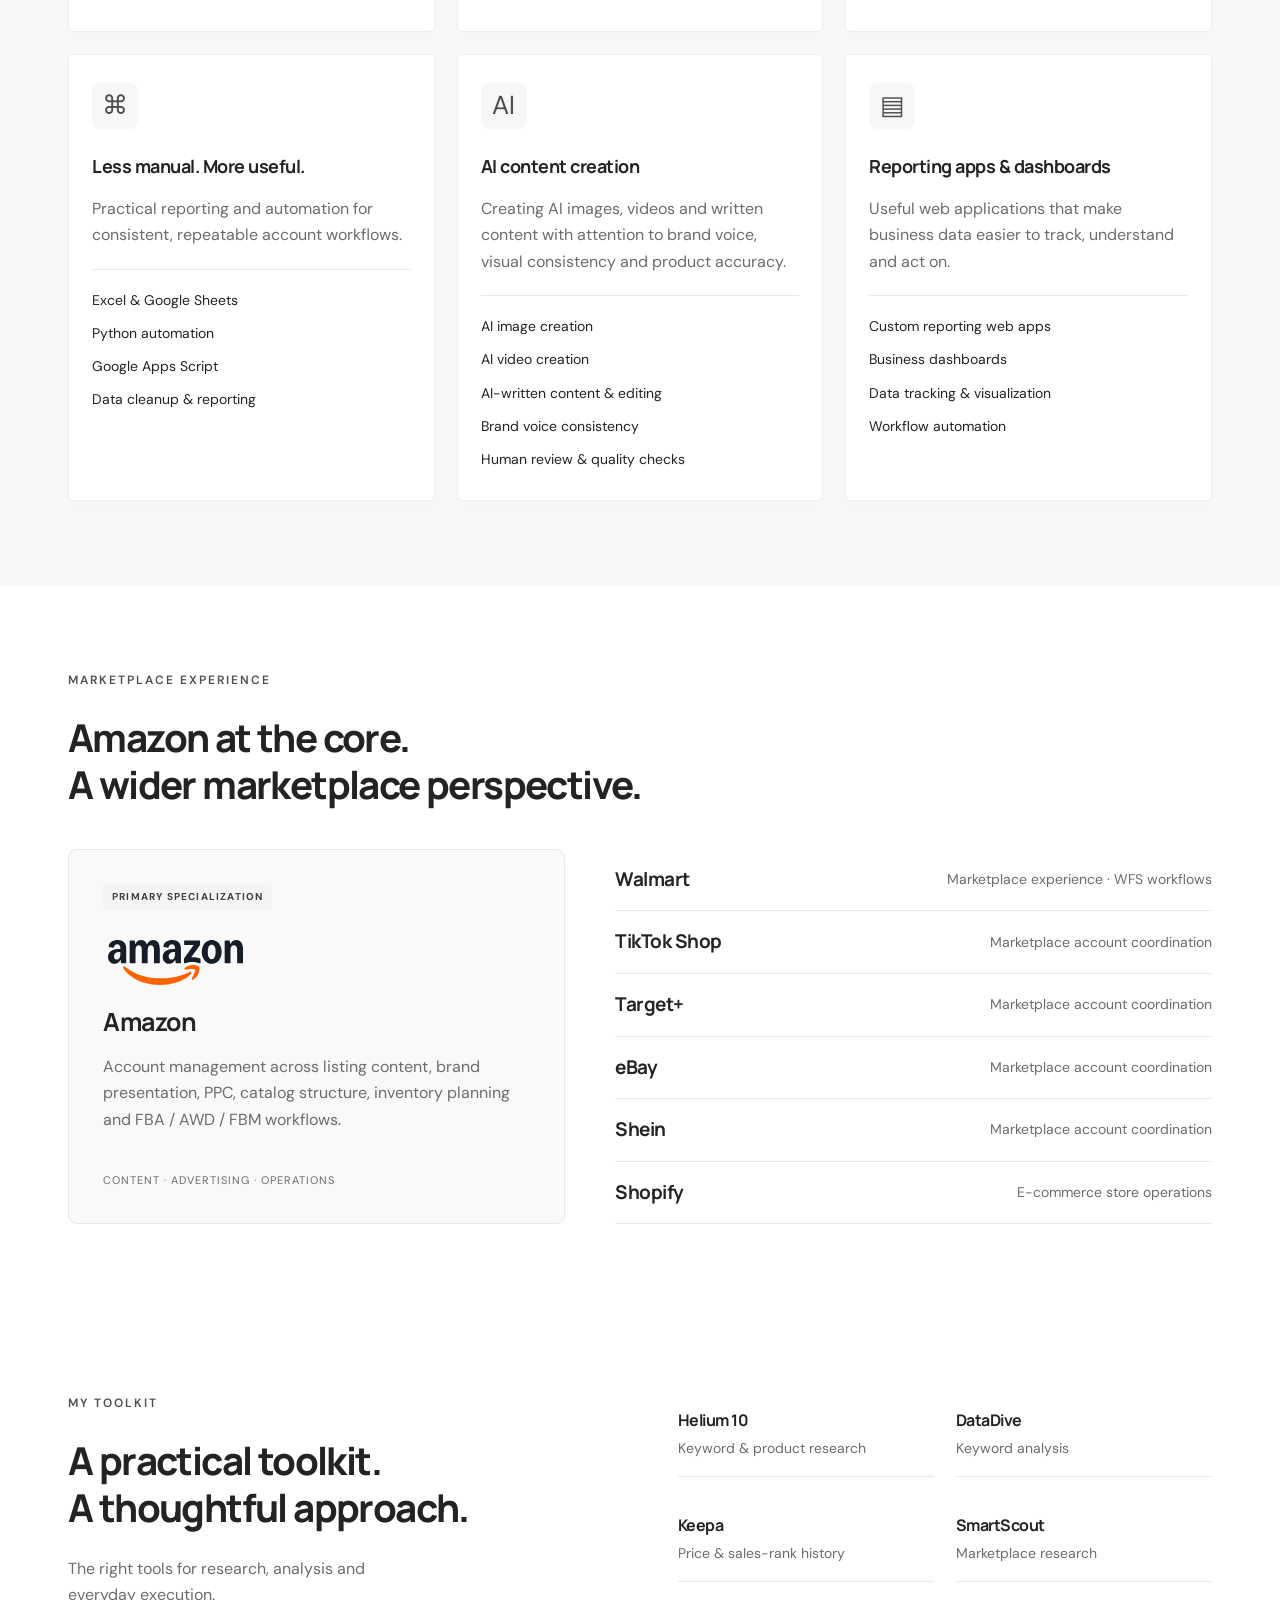
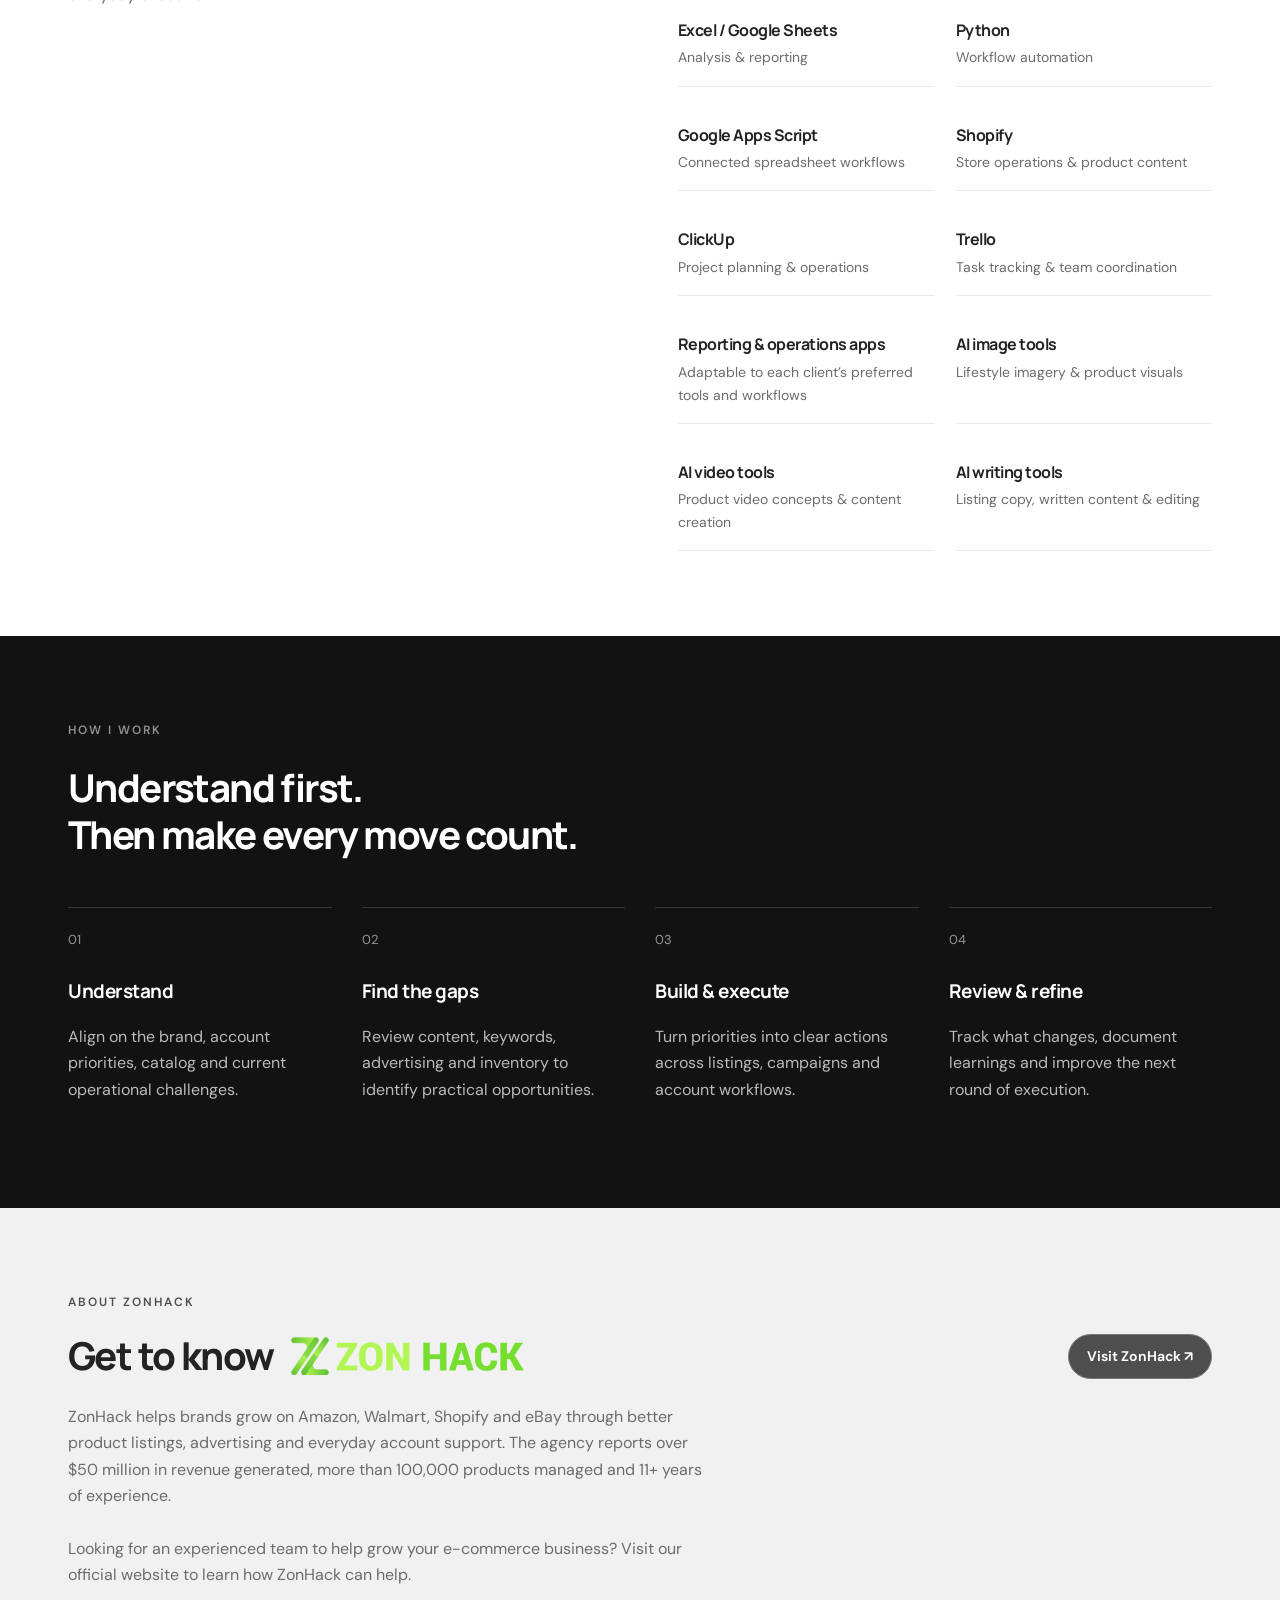
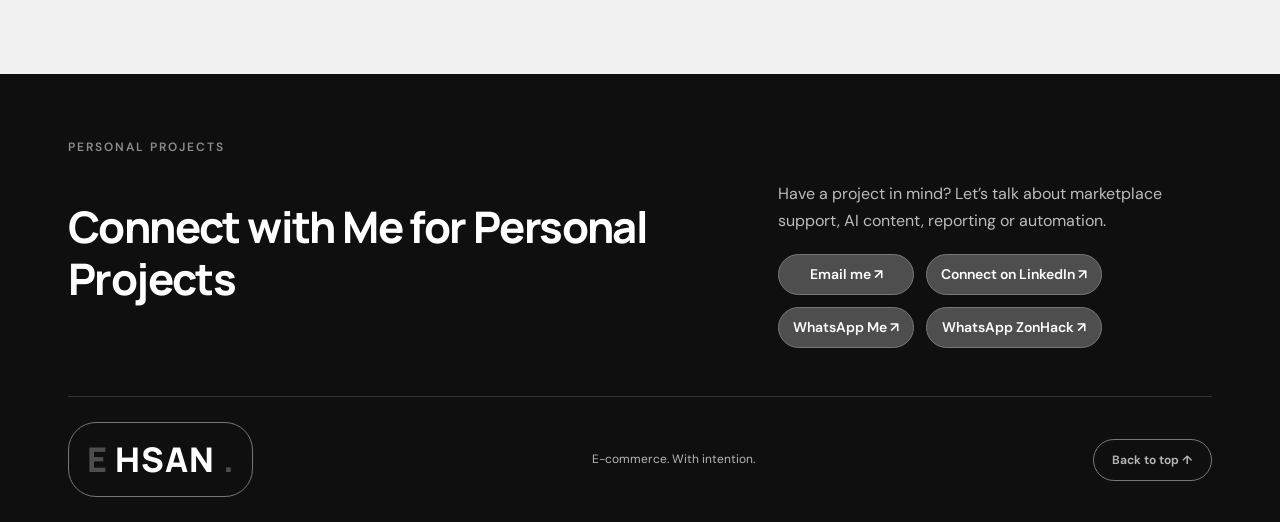
==== commit 08b0c609: "Update index.html" ====
--- a/index.html
+++ b/index.html
@@ -8,7 +8,7 @@
 <a class="result-card" href="my-work.html#clothing"><strong>~70%</strong><span>Annual growth within the niche</span><small>Clothing</small><span class="result-link">Read the story →</span></a>
 <a class="result-card" href="my-work.html#gps-trackers"><strong>5.9 → 9.3</strong><span>Listing optimization score</span><small>GPS Trackers</small><span class="result-link">Read the story →</span></a>
 <a class="result-card" href="my-work.html#food-service-supplies"><strong>Top 5</strong><span>Category position during the measured period</span><small>Food Service Supplies</small><span class="result-link">Read the story →</span></a>
-<a class="result-card" href="my-work.html#beverages"><strong>~$100000</strong><span>Monthly sales, up from about $500</span><small>Beverages</small><span class="result-link">Read the story →</span></a>
+<a class="result-card" href="my-work.html#beverages"><strong>~$100,000</strong><span>Monthly sales, up from about $500</span><small>Beverages</small><span class="result-link">Read the story →</span></a>
 <a class="result-card" href="my-work.html#pool-supplies"><strong>~17%</strong><span>Advertising cost of sales during the main season</span><small>Pool Supplies</small><span class="result-link">Read the story →</span></a>
 </div><p class="results-note">Selected results from separate projects and measurement periods.</p><a class="button" href="my-work.html">Explore My Works →</a></div></section>
 <section class="expertise-bg" id="expertise"><div class="wrap section"><div class="section-heading"><div><div class="section-label">MY EXPERTISE</div><h2>How I support your marketplace.</h2></div><p>A connected skill set, from marketplace fundamentals to the systems behind them.</p></div><div class="expertise-grid">
